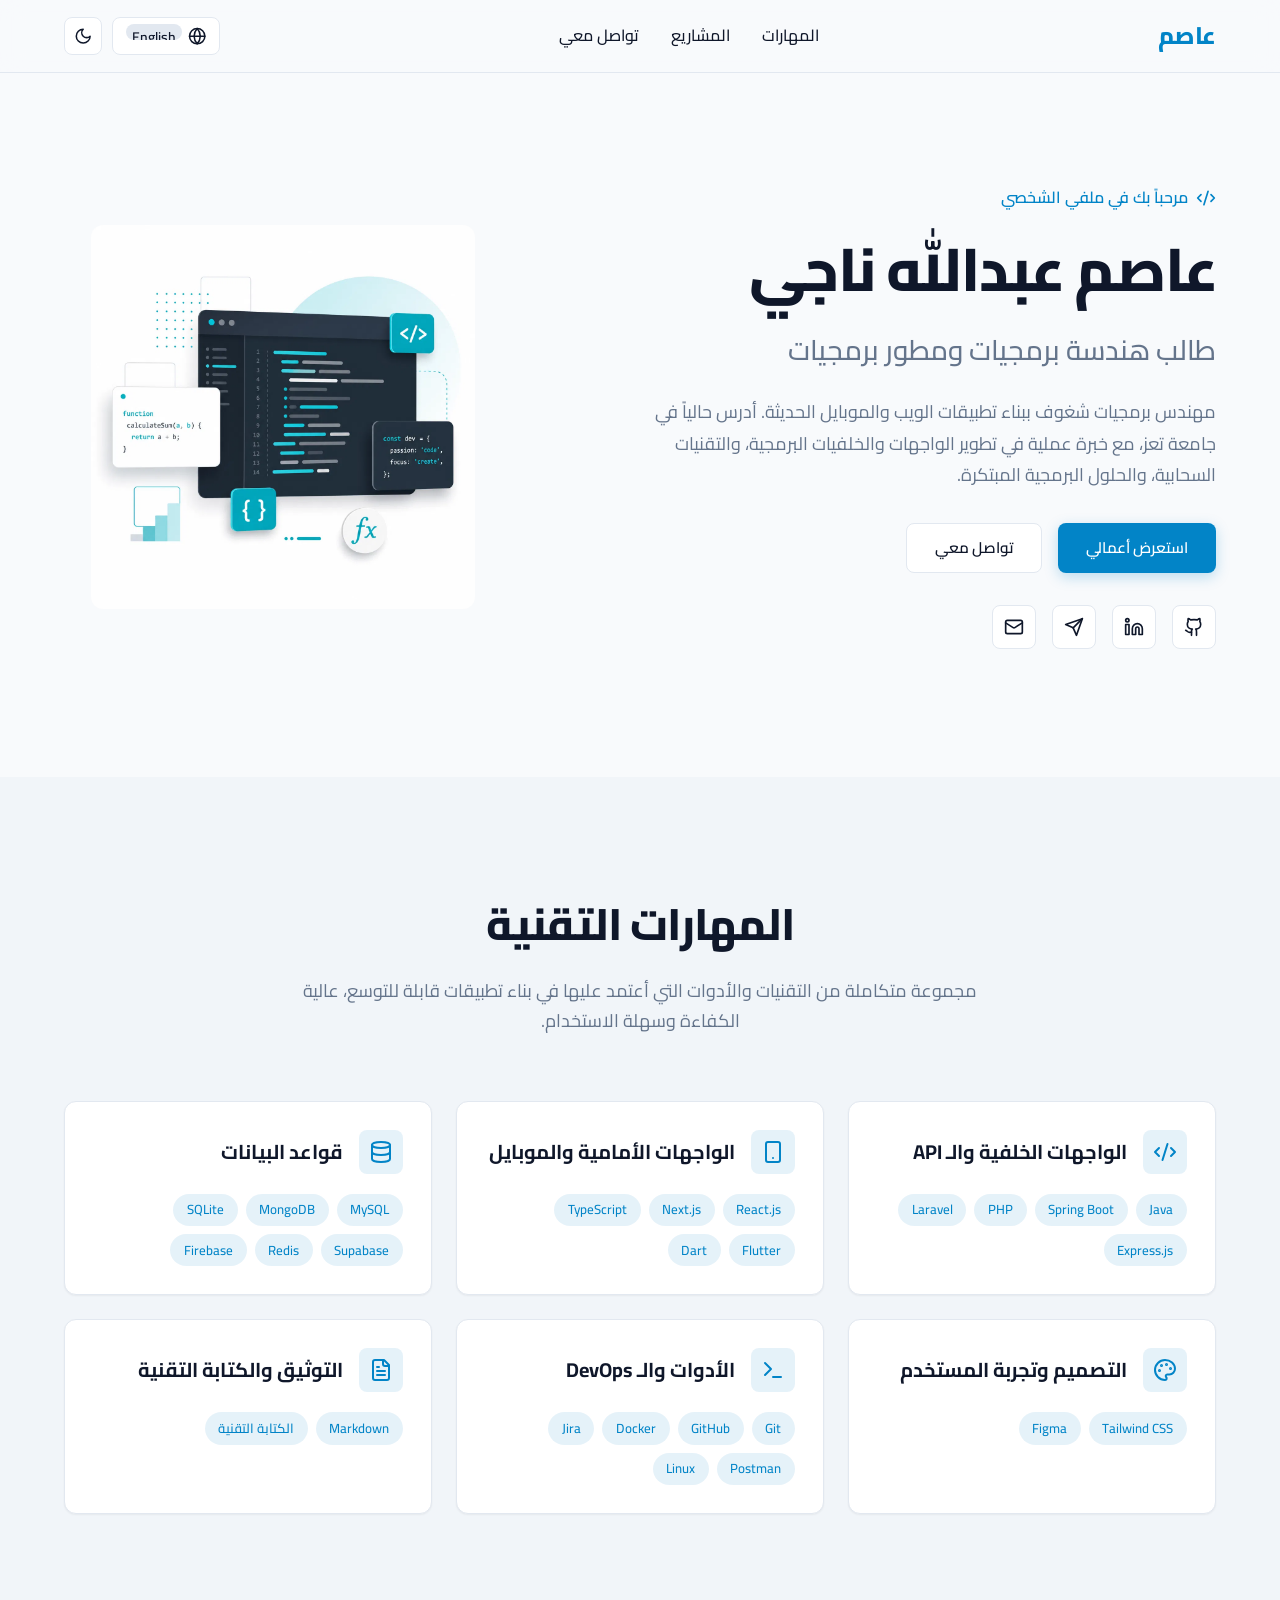
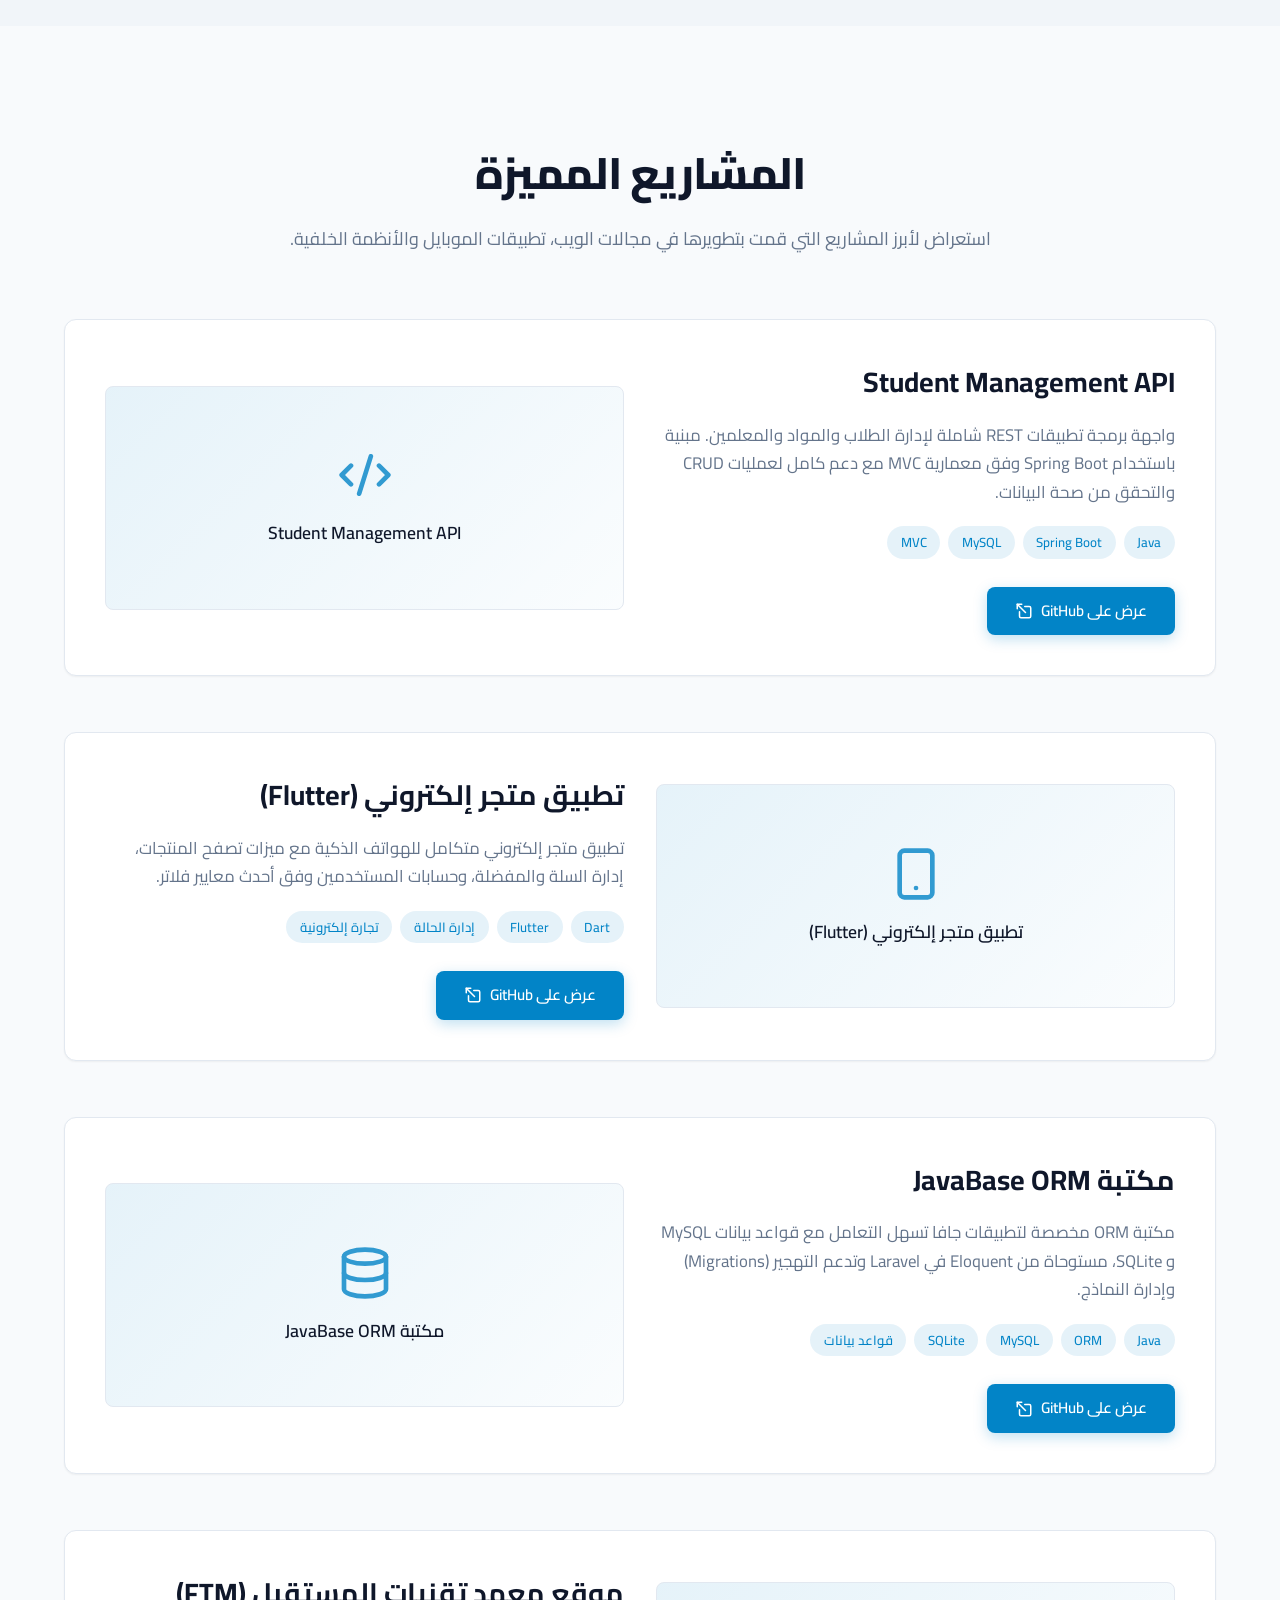
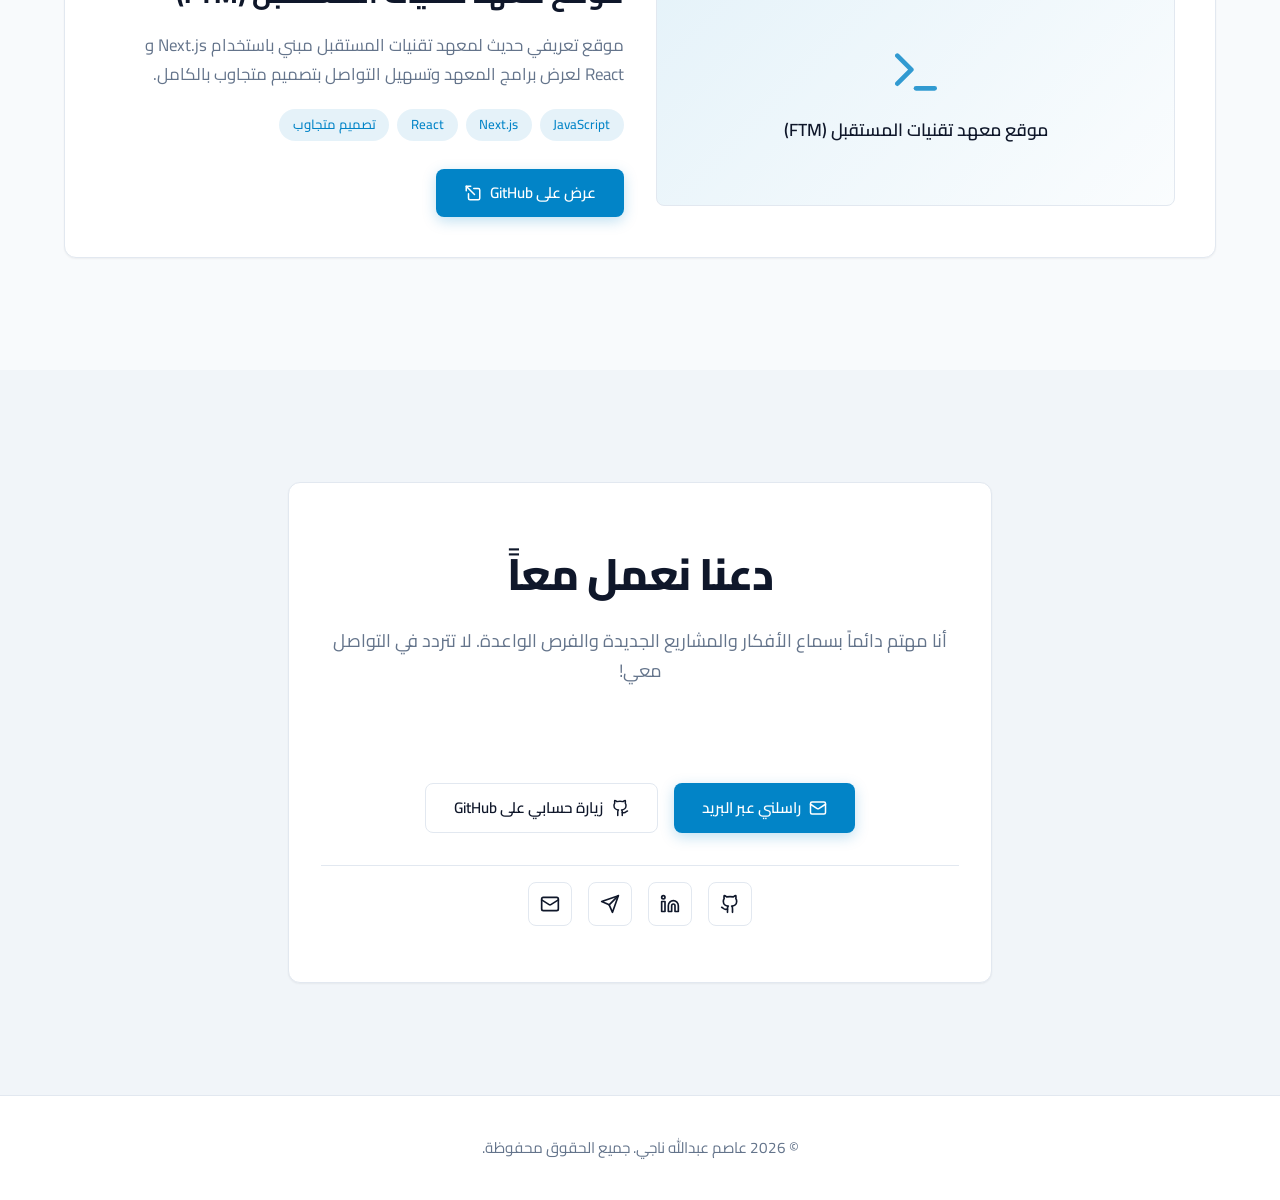
==== index.html @ b3fd9157 "make site as template with language and theme switching" ====
<!DOCTYPE html>
<html lang="ar" dir="rtl">
<head>
  <meta charset="UTF-8">
  <meta name="viewport" content="width=device-width, initial-scale=1.0">
  <meta name="description" content="Portfolio Template">
  <title>Portfolio</title>
  
  <!-- Google Fonts: Inter & Cairo -->
  <link rel="preconnect" href="https://fonts.googleapis.com">
  <link rel="preconnect" href="https://fonts.gstatic.com" crossorigin>
  <link href="https://fonts.googleapis.com/css2?family=Cairo:wght@400;500;600;700;800&family=Inter:wght@400;500;600;700;800&display=swap" rel="stylesheet">
  
  <!-- External CSS -->
  <link rel="stylesheet" href="css/style.css?v=4">
</head>
<body>

  <!-- Navigation Bar -->
  <header class="navbar">
    <div class="container nav-container">
      <a href="#hero" class="nav-brand skeleton skeleton-text" id="nav-brand"></a>

      <nav id="nav-links" class="nav-links">
        <a href="#skills" class="nav-link skeleton skeleton-text" id="nav-skills"></a>
        <a href="#projects" class="nav-link skeleton skeleton-text" id="nav-projects"></a>
        <a href="#contact" class="nav-link skeleton skeleton-text" id="nav-contact"></a>
      </nav>

      <div class="nav-controls">
        <!-- Language Switcher Button -->
        <button id="lang-btn" class="control-btn lang-btn" onclick="window.switchLanguage()" aria-label="Switch Language" title="Switch Language">
          <svg xmlns="http://www.w3.org/2000/svg" viewBox="0 0 24 24" fill="none" stroke="currentColor" stroke-width="2" stroke-linecap="round" stroke-linejoin="round">
            <circle cx="12" cy="12" r="10"></circle>
            <line x1="2" y1="12" x2="22" y2="12"></line>
            <path d="M12 2a15.3 15.3 0 0 1 4 10 15.3 15.3 0 0 1-4 10 15.3 15.3 0 0 1-4-10 15.3 15.3 0 0 1 4-10z"></path>
          </svg>
          <span id="lang-btn-text" class="skeleton skeleton-text"></span>
        </button>

        <!-- Theme Toggle Button -->
        <button id="theme-toggle-btn" class="control-btn theme-toggle-btn" onclick="window.toggleTheme()" aria-label="Switch Theme" title="Switch Theme">
          <svg class="theme-icon-sun" xmlns="http://www.w3.org/2000/svg" viewBox="0 0 24 24" fill="none" stroke="currentColor" stroke-width="2" stroke-linecap="round" stroke-linejoin="round">
            <circle cx="12" cy="12" r="4"></circle>
            <path d="M12 2v2"></path>
            <path d="M12 20v2"></path>
            <path d="m4.93 4.93 1.41 1.41"></path>
            <path d="m17.66 17.66 1.41 1.41"></path>
            <path d="M2 12h2"></path>
            <path d="M20 12h2"></path>
            <path d="m6.34 17.66-1.41 1.41"></path>
            <path d="m19.07 4.93-1.41 1.41"></path>
          </svg>
          <svg class="theme-icon-moon" xmlns="http://www.w3.org/2000/svg" viewBox="0 0 24 24" fill="none" stroke="currentColor" stroke-width="2" stroke-linecap="round" stroke-linejoin="round">
            <path d="M12 3a6 6 0 0 0 9 9 9 9 0 1 1-9-9Z"></path>
          </svg>
        </button>

        <!-- Mobile Menu Toggle Button -->
        <button id="mobile-menu-btn" class="mobile-menu-btn" aria-label="Toggle navigation menu" aria-expanded="false">
          <svg xmlns="http://www.w3.org/2000/svg" viewBox="0 0 24 24" fill="none" stroke="currentColor" stroke-width="2" stroke-linecap="round" stroke-linejoin="round">
            <line x1="4" x2="20" y1="12" y2="12"></line>
            <line x1="4" x2="20" y1="6" y2="6"></line>
            <line x1="4" x2="20" y1="18" y2="18"></line>
          </svg>
        </button>
      </div>
    </div>
  </header>

  <main>
    <!-- Hero Section -->
    <section id="hero" class="hero-section">
      <div class="container">
        <div class="hero-grid">
          <div class="hero-content">
            <div class="hero-badge">
              <svg xmlns="http://www.w3.org/2000/svg" viewBox="0 0 24 24" fill="none" stroke="currentColor" stroke-width="2" stroke-linecap="round" stroke-linejoin="round">
                <path d="m18 16 4-4-4-4"></path>
                <path d="m6 8-4 4 4 4"></path>
                <path d="m14.5 4-5 16"></path>
              </svg>
              <span id="hero-badge-text" class="skeleton skeleton-text"></span>
            </div>
            
            <h1 class="hero-title skeleton skeleton-title" id="hero-title"></h1>
            <p class="hero-subtitle skeleton skeleton-subtitle" id="hero-subtitle"></p>
            
            <p class="hero-desc skeleton skeleton-desc" id="hero-desc"></p>
            
            <div class="hero-actions">
              <a href="#projects" class="btn btn-primary skeleton skeleton-btn" id="hero-view-work"></a>
              <a href="#contact" class="btn btn-outline skeleton skeleton-btn" id="hero-get-in-touch"></a>
            </div>

            <div class="hero-socials">
              <a href="https://github.com/Asemnajee" target="_blank" rel="noopener noreferrer" class="social-btn" aria-label="GitHub Profile">
                <svg xmlns="http://www.w3.org/2000/svg" viewBox="0 0 24 24" fill="none" stroke="currentColor" stroke-width="2" stroke-linecap="round" stroke-linejoin="round">
                  <path d="M15 22v-4a4.8 4.8 0 0 0-1-3.5c3 0 6-2 6-5.5.08-1.25-.27-2.48-1-3.5.28-1.15.28-2.35 0-3.5 0 0-1 0-3 1.5-2.64-.5-5.36-.5-8 0C6 2 5 2 5 2c-.3 1.15-.3 2.35 0 3.5A5.403 5.403 0 0 0 4 9c0 3.5 3 5.5 6 5.5-.39.49-.68 1.05-.85 1.65-.17.6-.22 1.23-.15 1.85v4"></path>
                  <path d="M9 18c-4.51 2-5-2-7-2"></path>
                </svg>
              </a>
              <a href="https://www.linkedin.com/in/asemnajee" target="_blank" rel="noopener noreferrer" class="social-btn" aria-label="LinkedIn Profile">
                <svg xmlns="http://www.w3.org/2000/svg" viewBox="0 0 24 24" fill="none" stroke="currentColor" stroke-width="2" stroke-linecap="round" stroke-linejoin="round">
                  <path d="M16 8a6 6 0 0 1 6 6v7h-4v-7a2 2 0 0 0-2-2 2 2 0 0 0-2 2v7h-4v-7a6 6 0 0 1 6-6z"></path>
                  <rect width="4" height="12" x="2" y="9"></rect>
                  <circle cx="4" cy="4" r="2"></circle>
                </svg>
              </a>
              <a href="https://t.me/AsemNajee" target="_blank" rel="noopener noreferrer" class="social-btn" aria-label="Telegram Channel">
                <svg xmlns="http://www.w3.org/2000/svg" viewBox="0 0 24 24" fill="none" stroke="currentColor" stroke-width="2" stroke-linecap="round" stroke-linejoin="round">
                  <line x1="22" y1="2" x2="11" y2="13"></line>
                  <polygon points="22 2 15 22 11 13 2 9 22 2"></polygon>
                </svg>
              </a>
              <a href="mailto:asem.a.najee@gmail.com" class="social-btn" aria-label="Send Email">
                <svg xmlns="http://www.w3.org/2000/svg" viewBox="0 0 24 24" fill="none" stroke="currentColor" stroke-width="2" stroke-linecap="round" stroke-linejoin="round">
                  <rect width="20" height="16" x="2" y="4" rx="2"></rect>
                  <path d="m22 7-8.97 5.7a1.94 1.94 0 0 1-2.06 0L2 7"></path>
                </svg>
              </a>
            </div>
          </div>

          <div class="hero-illustration">
            <div class="hero-img-wrapper">
              <img id="hero-img" src="" alt="Avatar" class="hero-img skeleton">
            </div>
          </div>
        </div>
      </div>
    </section>

    <!-- Technical Skills Section -->
    <section id="skills" class="section section-alt">
      <div class="container">
        <div class="section-header">
          <h2 class="section-title skeleton skeleton-title" id="skills-title"></h2>
          <p class="section-desc skeleton skeleton-desc" id="skills-desc"></p>
        </div>

        <div class="skills-grid" id="skills-grid">
          <div class="skeleton-card skeleton"></div>
          <div class="skeleton-card skeleton"></div>
          <div class="skeleton-card skeleton"></div>
        </div>
      </div>
    </section>

    <!-- Featured Projects Section -->
    <section id="projects" class="section">
      <div class="container">
        <div class="section-header">
          <h2 class="section-title skeleton skeleton-title" id="projects-title"></h2>
          <p class="section-desc skeleton skeleton-desc" id="projects-desc"></p>
        </div>

        <div class="projects-wrapper" id="projects-wrapper">
          <div class="skeleton-card skeleton"></div>
          <div class="skeleton-card skeleton"></div>
        </div>
      </div>
    </section>

    <!-- Contact Section -->
    <section id="contact" class="section section-alt">
      <div class="container">
        <div class="contact-card">
          <div class="section-header">
            <h2 class="section-title skeleton skeleton-title" id="contact-title"></h2>
            <p class="section-desc skeleton skeleton-desc" id="contact-desc"></p>
          </div>

          <div class="contact-actions">
            <a class="btn btn-primary skeleton skeleton-btn" id="contact-email-btn"></a>
            <a class="btn btn-outline skeleton skeleton-btn" id="contact-github-btn"></a>
          </div>

          <div class="contact-socials">
            <a href="https://github.com/Asemnajee" target="_blank" rel="noopener noreferrer" class="social-btn" aria-label="GitHub Profile">
              <svg xmlns="http://www.w3.org/2000/svg" viewBox="0 0 24 24" fill="none" stroke="currentColor" stroke-width="2" stroke-linecap="round" stroke-linejoin="round">
                <path d="M15 22v-4a4.8 4.8 0 0 0-1-3.5c3 0 6-2 6-5.5.08-1.25-.27-2.48-1-3.5.28-1.15.28-2.35 0-3.5 0 0-1 0-3 1.5-2.64-.5-5.36-.5-8 0C6 2 5 2 5 2c-.3 1.15-.3 2.35 0 3.5A5.403 5.403 0 0 0 4 9c0 3.5 3 5.5 6 5.5-.39.49-.68 1.05-.85 1.65-.17.6-.22 1.23-.15 1.85v4"></path>
                <path d="M9 18c-4.51 2-5-2-7-2"></path>
              </svg>
            </a>
            <a href="https://www.linkedin.com/in/asemnajee" target="_blank" rel="noopener noreferrer" class="social-btn" aria-label="LinkedIn Profile">
              <svg xmlns="http://www.w3.org/2000/svg" viewBox="0 0 24 24" fill="none" stroke="currentColor" stroke-width="2" stroke-linecap="round" stroke-linejoin="round">
                <path d="M16 8a6 6 0 0 1 6 6v7h-4v-7a2 2 0 0 0-2-2 2 2 0 0 0-2 2v7h-4v-7a6 6 0 0 1 6-6z"></path>
                <rect width="4" height="12" x="2" y="9"></rect>
                <circle cx="4" cy="4" r="2"></circle>
              </svg>
            </a>
            <a href="https://t.me/AsemNajee" target="_blank" rel="noopener noreferrer" class="social-btn" aria-label="Telegram Channel">
              <svg xmlns="http://www.w3.org/2000/svg" viewBox="0 0 24 24" fill="none" stroke="currentColor" stroke-width="2" stroke-linecap="round" stroke-linejoin="round">
                <line x1="22" y1="2" x2="11" y2="13"></line>
                <polygon points="22 2 15 22 11 13 2 9 22 2"></polygon>
              </svg>
            </a>
            <a href="mailto:asem.a.najee@gmail.com" class="social-btn" aria-label="Email Address">
              <svg xmlns="http://www.w3.org/2000/svg" viewBox="0 0 24 24" fill="none" stroke="currentColor" stroke-width="2" stroke-linecap="round" stroke-linejoin="round">
                <rect width="20" height="16" x="2" y="4" rx="2"></rect>
                <path d="m22 7-8.97 5.7a1.94 1.94 0 0 1-2.06 0L2 7"></path>
              </svg>
            </a>
          </div>
        </div>
      </div>
    </section>
  </main>

  <!-- Footer -->
  <footer class="footer">
    <div class="container">
      <p class="footer-text">
        &copy; <span id="current-year"></span> <span id="footer-author" class="skeleton skeleton-text"></span>. <span id="footer-copyright" class="skeleton skeleton-text"></span>
      </p>
    </div>
  </footer>

  <!-- Scripts: Data Fallback + Template Engine -->
  <script src="js/i18n-data.js?v=4"></script>
  <script src="js/main.js?v=4" defer></script>
</body>
</html>
---- css/style.css ----
/* ==========================================================================
   Asem Abdullah Najee - Portfolio Stylesheet
   Modern, Clean, Responsive CSS Architecture
   Supports: Bilingual (EN/AR with RTL), Dark/Light Themes, Dynamic Template
   ========================================================================== */

@import url('https://fonts.googleapis.com/css2?family=Cairo:wght@400;500;600;700;800&family=Inter:wght@400;500;600;700;800&display=swap');

/* --------------------------------------------------------------------------
   1. Design System & CSS Variables
   -------------------------------------------------------------------------- */
:root {
  /* Light Theme (Default) */
  --primary: #0284c7;
  --primary-hover: #0369a1;
  --primary-light: rgba(2, 132, 199, 0.1);
  --primary-glow: rgba(2, 132, 199, 0.25);
  --primary-foreground: #ffffff;

  --background: #f8fafc;
  --foreground: #0f172a;
  --card: #ffffff;
  --card-foreground: #0f172a;
  --card-border: #e2e8f0;

  --secondary: #f1f5f9;
  --secondary-foreground: #334155;

  --muted: #f8fafc;
  --muted-foreground: #64748b;

  --border: #e2e8f0;
  --radius: 0.75rem;
  --radius-sm: 0.5rem;
  --radius-full: 9999px;

  /* Shadows */
  --shadow-sm: 0 1px 2px 0 rgb(0 0 0 / 0.05);
  --shadow-md: 0 4px 6px -1px rgb(0 0 0 / 0.08), 0 2px 4px -2px rgb(0 0 0 / 0.05);
  --shadow-lg: 0 10px 15px -3px rgb(0 0 0 / 0.08), 0 4px 6px -4px rgb(0 0 0 / 0.04);
  --shadow-hover: 0 20px 25px -5px rgb(2 132 199 / 0.12), 0 8px 10px -6px rgb(2 132 199 / 0.08);

  /* Typography */
  --font-sans: 'Inter', system-ui, -apple-system, BlinkMacSystemFont, 'Segoe UI', Roboto, sans-serif;
  --font-arabic: 'Cairo', 'Segoe UI', Tahoma, sans-serif;
  --transition: all 0.25s cubic-bezier(0.4, 0, 0.2, 1);
}

/* Dark Theme - Activated via .dark class on <html> */
html.dark {
  --background: #0b0f19;
  --foreground: #f1f5f9;
  --card: #111827;
  --card-foreground: #f1f5f9;
  --card-border: #1f2937;

  --secondary: #172033;
  --secondary-foreground: #94a3b8;

  --muted: #111827;
  --muted-foreground: #94a3b8;

  --border: #1f2937;
  --primary-light: rgba(2, 132, 199, 0.2);
  --shadow-sm: 0 1px 2px 0 rgb(0 0 0 / 0.3);
  --shadow-md: 0 4px 6px -1px rgb(0 0 0 / 0.4);
  --shadow-lg: 0 10px 15px -3px rgb(0 0 0 / 0.5);
}

/* RTL Typography & Direction */
html[dir="rtl"] {
  font-family: var(--font-arabic);
}

html[dir="rtl"] body {
  font-family: var(--font-arabic);
}

/* --------------------------------------------------------------------------
   2. Base & Reset
   -------------------------------------------------------------------------- */
*, *::before, *::after {
  box-sizing: border-box;
  margin: 0;
  padding: 0;
}

html {
  scroll-behavior: smooth;
  scroll-padding-top: 5rem;
  font-size: 16px;
}

body {
  font-family: var(--font-sans);
  background-color: var(--background);
  color: var(--foreground);
  line-height: 1.6;
  -webkit-font-smoothing: antialiased;
  -moz-osx-font-smoothing: grayscale;
  min-height: 100vh;
  display: flex;
  flex-direction: column;
  transition: background-color 0.3s ease, color 0.3s ease;
}

a {
  color: inherit;
  text-decoration: none;
  transition: var(--transition);
}

img {
  max-width: 100%;
  height: auto;
  display: block;
}

ul {
  list-style: none;
}

button {
  font-family: inherit;
  cursor: pointer;
  border: none;
  background: none;
}

/* --------------------------------------------------------------------------
   3. Layout Components
   -------------------------------------------------------------------------- */
.container {
  width: 100%;
  max-width: 1200px;
  margin-left: auto;
  margin-right: auto;
  padding-left: 1.5rem;
  padding-right: 1.5rem;
}

.section {
  padding: 5rem 0;
}

@media (min-width: 768px) {
  .section {
    padding: 7rem 0;
  }
}

.section-alt {
  background-color: var(--secondary);
  transition: background-color 0.3s ease;
}

.section-header {
  text-align: center;
  max-width: 44rem;
  margin: 0 auto 4rem auto;
}

.section-title {
  font-size: clamp(2rem, 4vw, 2.75rem);
  font-weight: 800;
  letter-spacing: -0.025em;
  color: var(--foreground);
  margin-bottom: 1rem;
}

.section-desc {
  font-size: 1.125rem;
  color: var(--muted-foreground);
  line-height: 1.7;
}

/* --------------------------------------------------------------------------
   4. Navigation Bar & Controls
   -------------------------------------------------------------------------- */
.navbar {
  position: sticky;
  top: 0;
  z-index: 50;
  background-color: rgba(248, 250, 252, 0.85);
  backdrop-filter: blur(12px);
  -webkit-backdrop-filter: blur(12px);
  border-bottom: 1px solid var(--border);
  transition: background-color 0.3s ease, border-color 0.3s ease;
}

html.dark .navbar {
  background-color: rgba(11, 15, 25, 0.85);
}

.nav-container {
  display: flex;
  align-items: center;
  justify-content: space-between;
  height: 4.5rem;
  gap: 1rem;
}

.nav-brand {
  font-size: 1.5rem;
  font-weight: 800;
  color: var(--primary);
  display: flex;
  align-items: center;
  gap: 0.5rem;
  letter-spacing: -0.02em;
  white-space: nowrap;
}

.nav-brand:hover {
  opacity: 0.9;
}

.nav-links {
  display: flex;
  align-items: center;
  gap: 2rem;
}

.nav-link {
  font-weight: 500;
  color: var(--foreground);
  position: relative;
  padding: 0.5rem 0;
  white-space: nowrap;
}

.nav-link:hover,
.nav-link.active {
  color: var(--primary);
}

.nav-link::after {
  content: '';
  position: absolute;
  bottom: 0;
  left: 0;
  width: 0;
  height: 2px;
  background-color: var(--primary);
  transition: var(--transition);
  border-radius: 2px;
}

html[dir="rtl"] .nav-link::after {
  left: auto;
  right: 0;
}

.nav-link:hover::after,
.nav-link.active::after {
  width: 100%;
}

/* Nav Controls (Language Switcher & Theme Toggle) */
.nav-controls {
  display: flex;
  align-items: center;
  gap: 0.6rem;
}

.control-btn {
  display: inline-flex;
  align-items: center;
  justify-content: center;
  gap: 0.4rem;
  padding: 0.45rem 0.8rem;
  font-size: 0.875rem;
  font-weight: 600;
  border-radius: var(--radius-sm);
  background-color: var(--card);
  border: 1px solid var(--border);
  color: var(--foreground);
  transition: var(--transition);
  height: 2.4rem;
  white-space: nowrap;
}

.control-btn:hover {
  border-color: var(--primary);
  color: var(--primary);
  background-color: var(--primary-light);
  transform: translateY(-1px);
}

.control-btn svg {
  width: 1.15rem;
  height: 1.15rem;
  flex-shrink: 0;
}

/* Theme Toggle Button Specifics */
.theme-toggle-btn {
  width: 2.4rem;
  padding: 0;
}

html.dark .theme-icon-sun {
  display: block;
}

html.dark .theme-icon-moon {
  display: none;
}

html:not(.dark) .theme-icon-sun {
  display: none;
}

html:not(.dark) .theme-icon-moon {
  display: block;
}

/* Mobile Menu Button */
.mobile-menu-btn {
  display: none;
  padding: 0.4rem;
  color: var(--foreground);
  border-radius: var(--radius-sm);
  height: 2.4rem;
  width: 2.4rem;
  align-items: center;
  justify-content: center;
}

.mobile-menu-btn:hover {
  background-color: var(--secondary);
}

.mobile-menu-btn svg {
  width: 1.4rem;
  height: 1.4rem;
}

@media (max-width: 768px) {
  .mobile-menu-btn {
    display: flex;
  }

  .nav-links {
    display: none;
    position: absolute;
    top: 100%;
    left: 0;
    width: 100%;
    background-color: var(--card);
    flex-direction: column;
    padding: 1.5rem;
    gap: 1.25rem;
    border-bottom: 1px solid var(--border);
    box-shadow: var(--shadow-lg);
  }

  .nav-links.active {
    display: flex;
  }

  .nav-link {
    width: 100%;
    padding: 0.5rem 0;
  }
}

/* --------------------------------------------------------------------------
   5. Hero Section
   -------------------------------------------------------------------------- */
.hero-section {
  position: relative;
  padding: 5rem 0 6rem 0;
  overflow: hidden;
}

@media (min-width: 768px) {
  .hero-section {
    padding: 7rem 0 8rem 0;
  }
}

.hero-grid {
  display: grid;
  grid-template-columns: 1fr;
  gap: 3.5rem;
  align-items: center;
}

@media (min-width: 768px) {
  .hero-grid {
    grid-template-columns: 1.2fr 0.8fr;
  }
}

.hero-content {
  display: flex;
  flex-direction: column;
  gap: 1.5rem;
}

.hero-badge {
  display: inline-flex;
  align-items: center;
  gap: 0.5rem;
  color: var(--primary);
  font-weight: 600;
  font-size: 1rem;
}

.hero-badge svg {
  width: 1.25rem;
  height: 1.25rem;
}

.hero-title {
  font-size: clamp(2.5rem, 6vw, 3.75rem);
  font-weight: 800;
  line-height: 1.15;
  letter-spacing: -0.03em;
  color: var(--foreground);
}

.hero-subtitle {
  font-size: clamp(1.25rem, 3vw, 1.75rem);
  color: var(--muted-foreground);
  font-weight: 500;
}

.hero-desc {
  font-size: 1.125rem;
  color: var(--muted-foreground);
  line-height: 1.75;
  max-width: 36rem;
}

.hero-actions {
  display: flex;
  flex-wrap: wrap;
  gap: 1rem;
  padding-top: 0.5rem;
}

.hero-socials {
  display: flex;
  align-items: center;
  gap: 1rem;
  padding-top: 0.5rem;
}

.hero-illustration {
  display: flex;
  justify-content: center;
  align-items: center;
}

.hero-img-wrapper {
  position: relative;
  max-width: 24rem;
  width: 100%;
}

.hero-img {
  width: 100%;
  height: auto;
  border-radius: var(--radius);
  transition: var(--transition);
}

.hero-img:hover {
  transform: translateY(-4px);
}

/* --------------------------------------------------------------------------
   6. Buttons & Badges
   -------------------------------------------------------------------------- */
.btn {
  display: inline-flex;
  align-items: center;
  justify-content: center;
  gap: 0.5rem;
  padding: 0.75rem 1.75rem;
  font-size: 0.95rem;
  font-weight: 600;
  border-radius: var(--radius-sm);
  transition: var(--transition);
  cursor: pointer;
  white-space: nowrap;
}

.btn-primary {
  background-color: var(--primary);
  color: var(--primary-foreground);
  box-shadow: 0 4px 14px 0 var(--primary-glow);
}

.btn-primary:hover {
  background-color: var(--primary-hover);
  transform: translateY(-2px);
  box-shadow: 0 6px 20px 0 var(--primary-glow);
}

.btn-outline {
  border: 1px solid var(--border);
  background-color: var(--card);
  color: var(--foreground);
}

.btn-outline:hover {
  background-color: var(--secondary);
  border-color: var(--muted-foreground);
  transform: translateY(-2px);
}

.btn svg {
  width: 1.125rem;
  height: 1.125rem;
}

html[dir="rtl"] .btn svg {
  transform: scaleX(-1);
}

.social-btn {
  display: inline-flex;
  align-items: center;
  justify-content: center;
  width: 2.75rem;
  height: 2.75rem;
  border-radius: var(--radius-sm);
  background-color: var(--card);
  border: 1px solid var(--border);
  color: var(--foreground);
  transition: var(--transition);
}

.social-btn:hover {
  color: var(--primary);
  border-color: var(--primary);
  background-color: var(--primary-light);
  transform: translateY(-3px);
  box-shadow: var(--shadow-sm);
}

.social-btn svg {
  width: 1.25rem;
  height: 1.25rem;
}

.tag {
  display: inline-flex;
  align-items: center;
  padding: 0.35rem 0.85rem;
  font-size: 0.825rem;
  font-weight: 500;
  border-radius: var(--radius-full);
  background-color: var(--primary-light);
  color: var(--primary);
  transition: var(--transition);
}

.tag:hover {
  background-color: var(--primary);
  color: var(--primary-foreground);
}

/* --------------------------------------------------------------------------
   7. Skills Section
   -------------------------------------------------------------------------- */
.skills-grid {
  display: grid;
  grid-template-columns: repeat(auto-fit, minmax(320px, 1fr));
  gap: 1.5rem;
}

.skill-card {
  background-color: var(--card);
  border: 1px solid var(--card-border);
  border-radius: var(--radius);
  padding: 1.75rem;
  box-shadow: var(--shadow-sm);
  transition: var(--transition);
  display: flex;
  flex-direction: column;
  gap: 1.25rem;
}

.skill-card:hover {
  border-color: var(--primary);
  transform: translateY(-4px);
  box-shadow: var(--shadow-hover);
}

.skill-card-header {
  display: flex;
  align-items: center;
  gap: 1rem;
}

.skill-icon-wrapper {
  display: flex;
  align-items: center;
  justify-content: center;
  width: 2.75rem;
  height: 2.75rem;
  border-radius: var(--radius-sm);
  background-color: var(--primary-light);
  color: var(--primary);
  flex-shrink: 0;
}

.skill-icon-wrapper svg {
  width: 1.5rem;
  height: 1.5rem;
}

.skill-card-title {
  font-size: 1.25rem;
  font-weight: 700;
  color: var(--foreground);
}

.skill-tags {
  display: flex;
  flex-wrap: wrap;
  gap: 0.5rem;
}

/* --------------------------------------------------------------------------
   8. Projects Section
   -------------------------------------------------------------------------- */
.projects-wrapper {
  display: flex;
  flex-direction: column;
  gap: 3.5rem;
}

.project-item {
  display: grid;
  grid-template-columns: 1fr;
  gap: 2rem;
  align-items: center;
  background-color: var(--card);
  border: 1px solid var(--card-border);
  border-radius: var(--radius);
  padding: 2rem;
  box-shadow: var(--shadow-sm);
  transition: var(--transition);
}

@media (min-width: 768px) {
  .project-item {
    grid-template-columns: 1fr 1fr;
    padding: 2.5rem;
  }

  .project-item:nth-child(even) .project-content {
    order: 2;
  }

  .project-item:nth-child(even) .project-preview {
    order: 1;
  }
}

.project-item:hover {
  border-color: var(--primary);
  box-shadow: var(--shadow-hover);
  transform: translateY(-4px);
}

.project-content {
  display: flex;
  flex-direction: column;
  gap: 1rem;
}

.project-title {
  font-size: 1.75rem;
  font-weight: 700;
  color: var(--foreground);
}

.project-desc {
  font-size: 1.05rem;
  color: var(--muted-foreground);
  line-height: 1.7;
}

.project-tags {
  display: flex;
  flex-wrap: wrap;
  gap: 0.5rem;
  margin-top: 0.25rem;
}

.project-actions {
  margin-top: 0.75rem;
}

.project-preview {
  display: flex;
  flex-direction: column;
  align-items: center;
  justify-content: center;
  min-height: 14rem;
  background: linear-gradient(135deg, var(--primary-light), rgba(2, 132, 199, 0.02));
  border: 1px solid var(--border);
  border-radius: var(--radius-sm);
  padding: 2rem;
  text-align: center;
  overflow: hidden;
  position: relative;
}

.project-preview.has-image {
  padding: 0;
  background: none;
}

.project-img {
  width: 100%;
  height: 100%;
  min-height: 14rem;
  max-height: 18rem;
  object-fit: cover;
  border-radius: var(--radius-sm);
  transition: transform 0.4s ease;
  display: block;
}

.project-item:hover .project-img {
  transform: scale(1.05);
}

.project-preview-icon {
  width: 3.5rem;
  height: 3.5rem;
  color: var(--primary);
  opacity: 0.8;
  margin-bottom: 1rem;
}

.project-preview-icon svg {
  width: 100%;
  height: 100%;
}

.project-preview-title {
  font-size: 1.1rem;
  font-weight: 600;
  color: var(--foreground);
}

/* --------------------------------------------------------------------------
   9. Contact Section
   -------------------------------------------------------------------------- */
.contact-card {
  max-width: 44rem;
  margin: 0 auto;
  text-align: center;
  display: flex;
  flex-direction: column;
  gap: 2rem;
  background-color: var(--card);
  border: 1px solid var(--card-border);
  border-radius: var(--radius);
  padding: 3.5rem 2rem;
  box-shadow: var(--shadow-sm);
}

.contact-actions {
  display: flex;
  flex-wrap: wrap;
  justify-content: center;
  gap: 1rem;
}

.contact-socials {
  display: flex;
  justify-content: center;
  align-items: center;
  gap: 1rem;
  padding-top: 1rem;
  border-top: 1px solid var(--border);
}

/* --------------------------------------------------------------------------
   10. Footer
   -------------------------------------------------------------------------- */
.footer {
  margin-top: auto;
  background-color: var(--card);
  border-top: 1px solid var(--border);
  padding: 2.5rem 0;
  text-align: center;
  transition: background-color 0.3s ease, border-color 0.3s ease;
}

.footer-text {
  color: var(--muted-foreground);
  font-size: 0.95rem;
  line-height: 1.6;
}

.footer-text span {
  display: inline;
}

.footer-text .skeleton {
  display: inline-block;
  vertical-align: middle;
}

/* --------------------------------------------------------------------------
   11. Skeleton Loading Styles
   -------------------------------------------------------------------------- */
.skeleton {
  position: relative;
  overflow: hidden;
  background-color: var(--border);
  border-radius: var(--radius-sm);
  display: inline-block;
  min-height: 1rem;
}

.skeleton::after {
  content: '';
  position: absolute;
  inset: 0;
  transform: translateX(-100%);
  background: linear-gradient(
    90deg,
    rgba(255, 255, 255, 0) 0%,
    rgba(255, 255, 255, 0.35) 50%,
    rgba(255, 255, 255, 0) 100%
  );
  animation: shimmer 1.5s infinite;
}

html.dark .skeleton::after {
  background: linear-gradient(
    90deg,
    rgba(255, 255, 255, 0) 0%,
    rgba(255, 255, 255, 0.08) 50%,
    rgba(255, 255, 255, 0) 100%
  );
}

@keyframes shimmer {
  100% {
    transform: translateX(100%);
  }
}

.skeleton-text {
  height: 1.25rem;
  width: 80%;
  margin-bottom: 0.5rem;
}

.skeleton-title {
  height: 2.75rem;
  width: 65%;
  margin-bottom: 1rem;
}

.skeleton-subtitle {
  height: 1.5rem;
  width: 45%;
  margin-bottom: 1rem;
}

.skeleton-btn {
  height: 2.75rem;
  width: 9rem;
  border-radius: var(--radius-sm);
}

.skeleton-card {
  min-height: 18rem;
  background-color: var(--card);
  border: 1px solid var(--card-border);
  border-radius: var(--radius);
  padding: 1.75rem;
}

/* Scoped Skeleton Layout Rules */
.nav-brand.skeleton {
  width: 5.5rem;
  height: 1.5rem;
  display: inline-block;
}

.nav-link.skeleton {
  width: 4rem;
  height: 1.25rem;
  display: inline-block;
}

#nav-contact.skeleton {
  width: 5.5rem;
}

#lang-btn-text.skeleton {
  width: 3.5rem;
  height: 1rem;
  display: inline-block;
  vertical-align: middle;
}

#hero-badge-text.skeleton {
  width: 12rem;
  height: 1rem;
  display: inline-block;
  vertical-align: middle;
}

#hero-title.skeleton {
  min-height: 3rem;
  width: 70%;
  margin-bottom: 1rem;
}

#hero-subtitle.skeleton {
  min-height: 1.75rem;
  width: 50%;
  margin-bottom: 1rem;
}

#hero-desc.skeleton {
  min-height: 4.5rem;
  width: 100%;
}

#hero-img.skeleton {
  min-height: 18rem;
  min-width: 18rem;
  background-color: var(--border);
}

.section-title.skeleton {
  width: 14rem;
  height: 2.5rem;
  margin: 0 auto 1rem auto;
}

.section-desc.skeleton {
  width: 80%;
  max-width: 35rem;
  height: 2rem;
  margin: 0 auto;
}

#footer-author.skeleton {
  width: 8rem;
  height: 1rem;
  display: inline-block;
  vertical-align: middle;
}

#footer-copyright.skeleton {
  width: 9rem;
  height: 1rem;
  display: inline-block;
  vertical-align: middle;
}
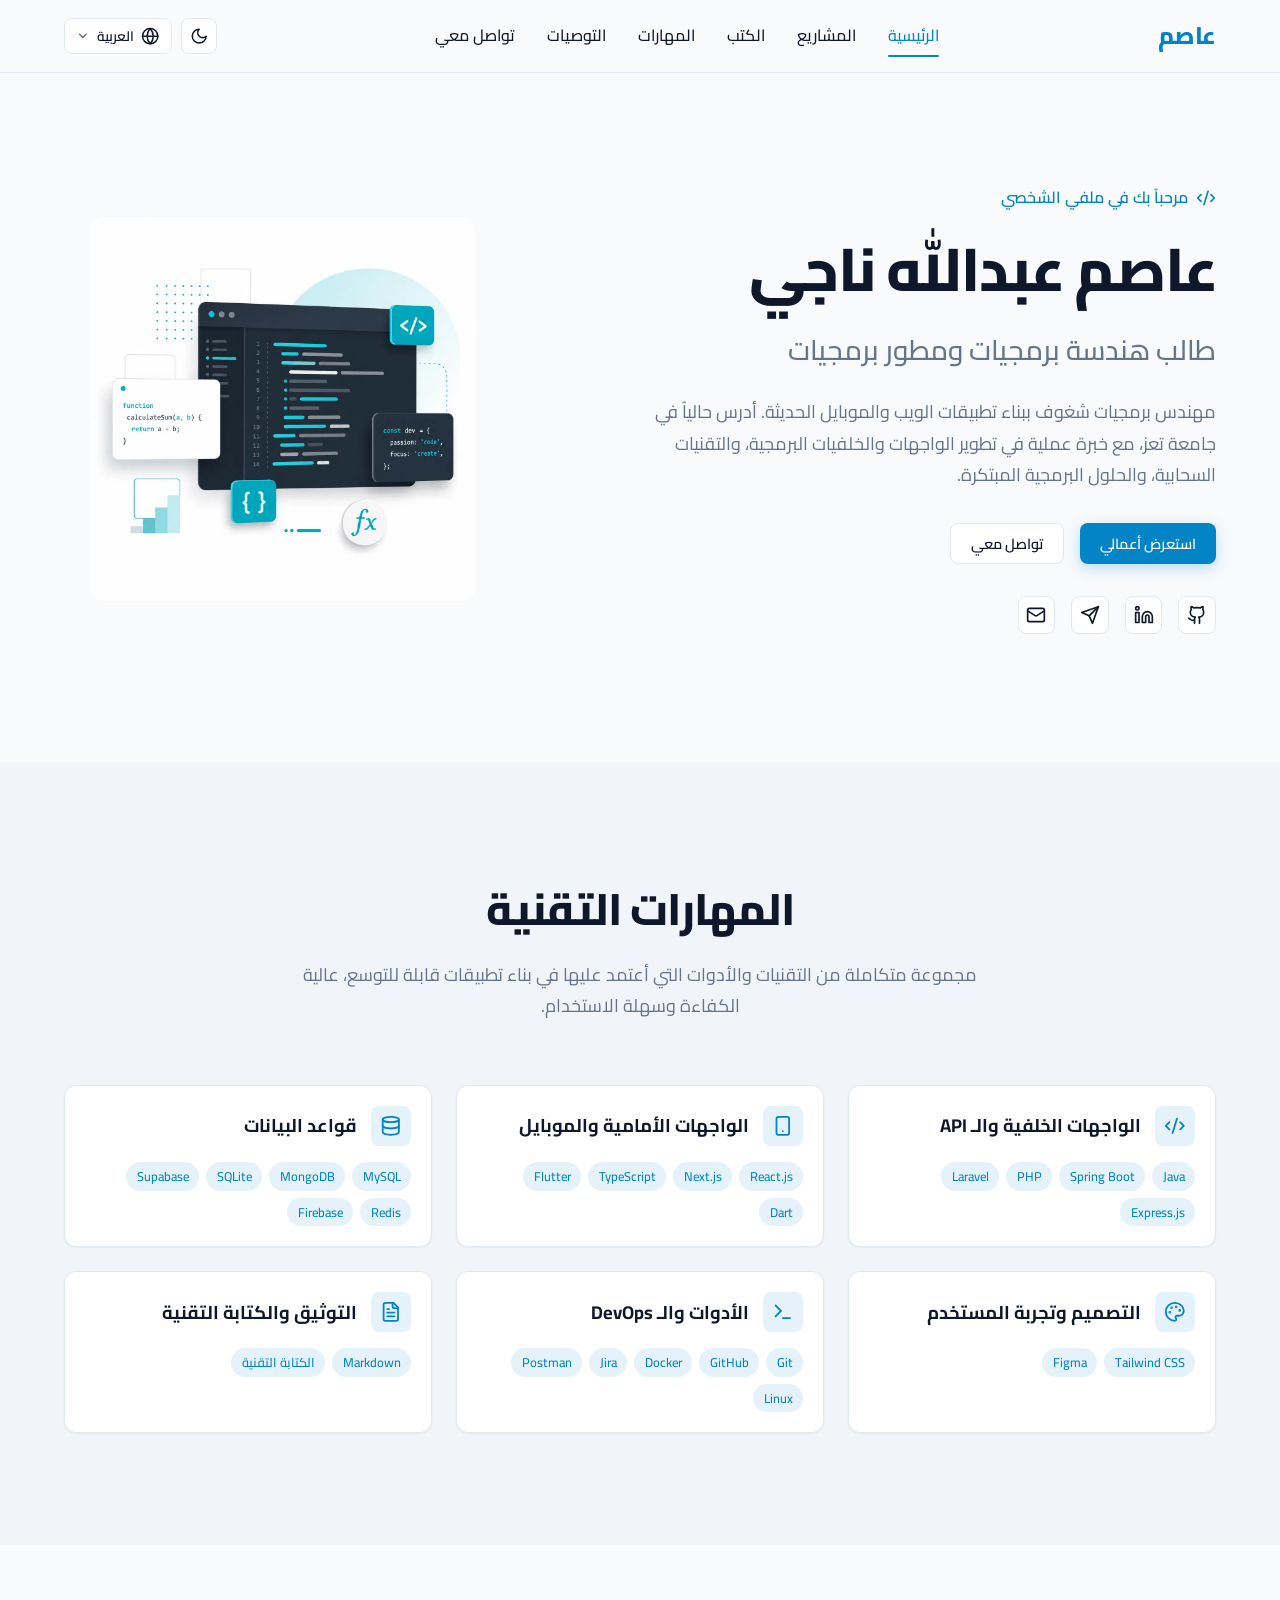
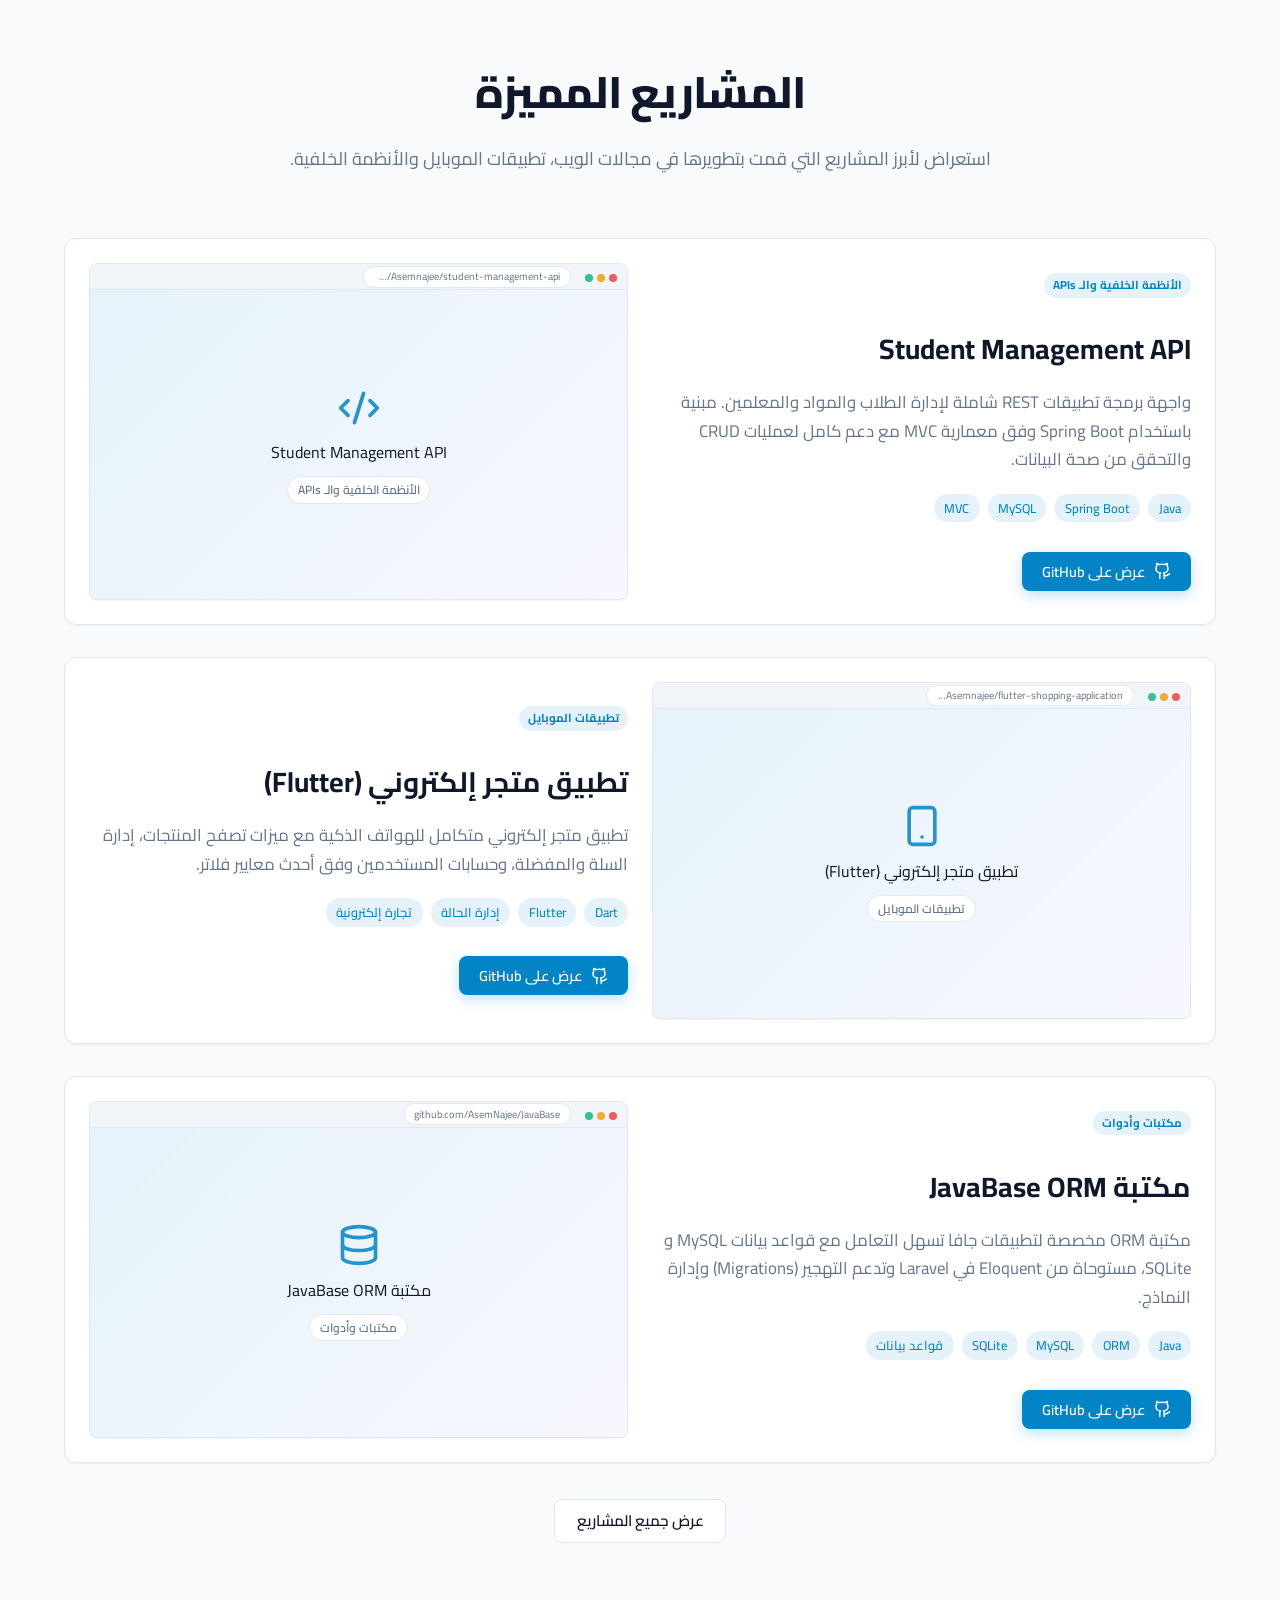
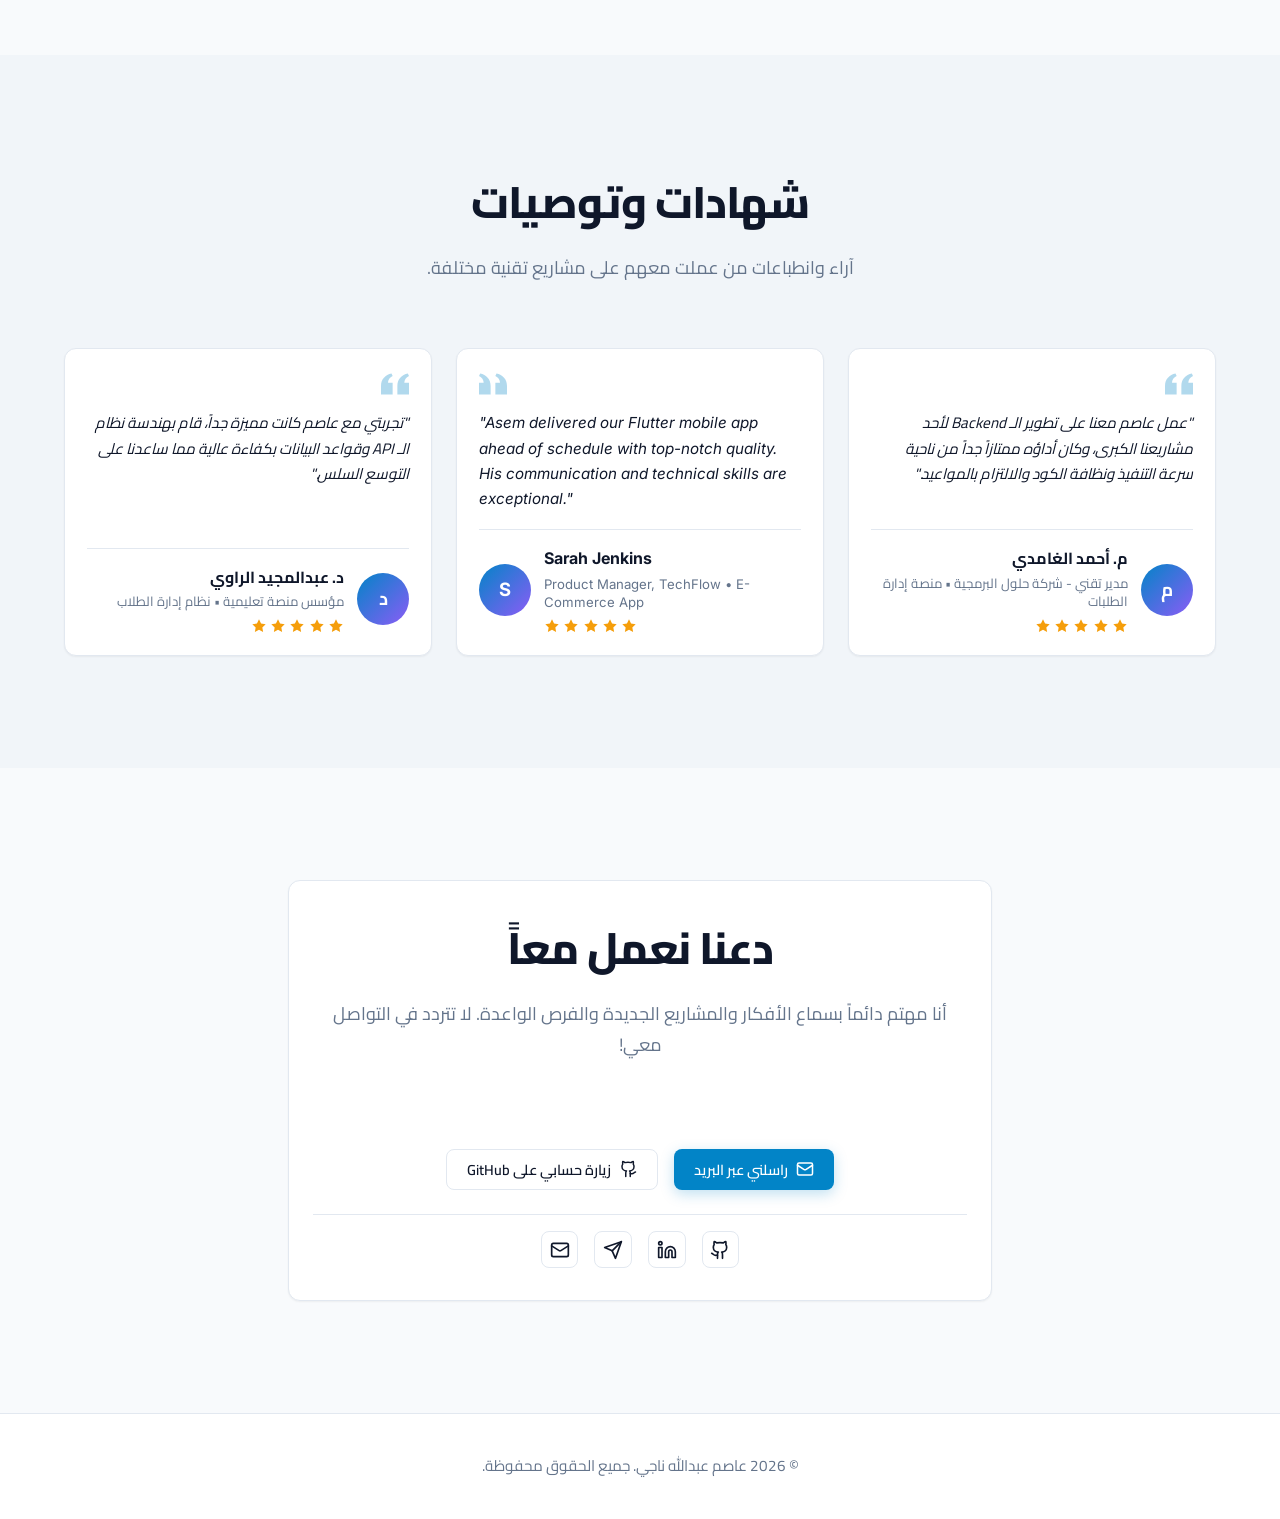
==== commit f20f1a65: "fixing design" ====
--- a/index.html
+++ b/index.html
@@ -12,7 +12,7 @@
   <link href="https://fonts.googleapis.com/css2?family=Cairo:wght@400;500;600;700;800&family=Inter:wght@400;500;600;700;800&display=swap" rel="stylesheet">
   
   <!-- External CSS -->
-  <link rel="stylesheet" href="css/style.css?v=4">
+  <link rel="stylesheet" href="css/style.css?v=7">
 </head>
 <body>
 
@@ -22,22 +22,15 @@
       <a href="#hero" class="nav-brand skeleton skeleton-text" id="nav-brand"></a>
 
       <nav id="nav-links" class="nav-links">
+        <a href="#hero" class="nav-link skeleton skeleton-text" id="nav-home"></a>
+        <a href="#projects" class="nav-link skeleton skeleton-text" id="nav-projects"></a>
+        <a href="books.html" class="nav-link skeleton skeleton-text" id="nav-books"></a>
         <a href="#skills" class="nav-link skeleton skeleton-text" id="nav-skills"></a>
-        <a href="#projects" class="nav-link skeleton skeleton-text" id="nav-projects"></a>
+        <a href="#testimonials" class="nav-link skeleton skeleton-text" id="nav-testimonials"></a>
         <a href="#contact" class="nav-link skeleton skeleton-text" id="nav-contact"></a>
       </nav>
 
       <div class="nav-controls">
-        <!-- Language Switcher Button -->
-        <button id="lang-btn" class="control-btn lang-btn" onclick="window.switchLanguage()" aria-label="Switch Language" title="Switch Language">
-          <svg xmlns="http://www.w3.org/2000/svg" viewBox="0 0 24 24" fill="none" stroke="currentColor" stroke-width="2" stroke-linecap="round" stroke-linejoin="round">
-            <circle cx="12" cy="12" r="10"></circle>
-            <line x1="2" y1="12" x2="22" y2="12"></line>
-            <path d="M12 2a15.3 15.3 0 0 1 4 10 15.3 15.3 0 0 1-4 10 15.3 15.3 0 0 1-4-10 15.3 15.3 0 0 1 4-10z"></path>
-          </svg>
-          <span id="lang-btn-text" class="skeleton skeleton-text"></span>
-        </button>
-
         <!-- Theme Toggle Button -->
         <button id="theme-toggle-btn" class="control-btn theme-toggle-btn" onclick="window.toggleTheme()" aria-label="Switch Theme" title="Switch Theme">
           <svg class="theme-icon-sun" xmlns="http://www.w3.org/2000/svg" viewBox="0 0 24 24" fill="none" stroke="currentColor" stroke-width="2" stroke-linecap="round" stroke-linejoin="round">
@@ -56,6 +49,22 @@
           </svg>
         </button>
 
+        <!-- Language Dropdown -->
+        <div class="lang-dropdown" id="lang-dropdown">
+          <button id="lang-dropdown-btn" class="control-btn lang-dropdown-btn" aria-haspopup="true" aria-expanded="false" aria-label="Select Language" title="Select Language">
+            <svg xmlns="http://www.w3.org/2000/svg" viewBox="0 0 24 24" fill="none" stroke="currentColor" stroke-width="2" stroke-linecap="round" stroke-linejoin="round">
+              <circle cx="12" cy="12" r="10"></circle>
+              <line x1="2" y1="12" x2="22" y2="12"></line>
+              <path d="M12 2a15.3 15.3 0 0 1 4 10 15.3 15.3 0 0 1-4 10 15.3 15.3 0 0 1-4-10 15.3 15.3 0 0 1 4-10z"></path>
+            </svg>
+            <span id="current-lang-text" class="skeleton skeleton-text"></span>
+            <svg class="chevron-icon" xmlns="http://www.w3.org/2000/svg" viewBox="0 0 24 24" fill="none" stroke="currentColor" stroke-width="2" stroke-linecap="round" stroke-linejoin="round">
+              <path d="m6 9 6 6 6-6"></path>
+            </svg>
+          </button>
+          <div class="lang-dropdown-menu" id="lang-dropdown-menu" role="menu"></div>
+        </div>
+
         <!-- Mobile Menu Toggle Button -->
         <button id="mobile-menu-btn" class="mobile-menu-btn" aria-label="Toggle navigation menu" aria-expanded="false">
           <svg xmlns="http://www.w3.org/2000/svg" viewBox="0 0 24 24" fill="none" stroke="currentColor" stroke-width="2" stroke-linecap="round" stroke-linejoin="round">
@@ -158,12 +167,33 @@
         <div class="projects-wrapper" id="projects-wrapper">
           <div class="skeleton-card skeleton"></div>
           <div class="skeleton-card skeleton"></div>
+          <div class="skeleton-card skeleton"></div>
+        </div>
+
+        <div class="projects-cta">
+          <a href="projects.html" class="btn btn-outline skeleton skeleton-btn" id="projects-view-all"></a>
+        </div>
+      </div>
+    </section>
+
+    <!-- Testimonials Section -->
+    <section id="testimonials" class="section section-alt">
+      <div class="container">
+        <div class="section-header">
+          <h2 class="section-title skeleton skeleton-title" id="testimonials-title"></h2>
+          <p class="section-desc skeleton skeleton-desc" id="testimonials-desc"></p>
+        </div>
+
+        <div class="testimonials-grid" id="testimonials-wrapper">
+          <div class="skeleton-card skeleton"></div>
+          <div class="skeleton-card skeleton"></div>
+          <div class="skeleton-card skeleton"></div>
         </div>
       </div>
     </section>
 
     <!-- Contact Section -->
-    <section id="contact" class="section section-alt">
+    <section id="contact" class="section">
       <div class="container">
         <div class="contact-card">
           <div class="section-header">
@@ -218,7 +248,7 @@
   </footer>
 
   <!-- Scripts: Data Fallback + Template Engine -->
-  <script src="js/i18n-data.js?v=4"></script>
-  <script src="js/main.js?v=4" defer></script>
+  <script src="js/i18n-data.js?v=7"></script>
+  <script src="js/main.js?v=7" defer></script>
 </body>
 </html>
--- a/css/style.css
+++ b/css/style.css
@@ -268,15 +268,15 @@
   align-items: center;
   justify-content: center;
   gap: 0.4rem;
-  padding: 0.45rem 0.8rem;
-  font-size: 0.875rem;
+  padding: 0.35rem 0.7rem;
+  font-size: 0.85rem;
   font-weight: 600;
   border-radius: var(--radius-sm);
   background-color: var(--card);
   border: 1px solid var(--border);
   color: var(--foreground);
   transition: var(--transition);
-  height: 2.4rem;
+  height: 2.2rem;
   white-space: nowrap;
 }
 
@@ -293,9 +293,98 @@
   flex-shrink: 0;
 }
 
+/* Language Dropdown */
+.lang-dropdown {
+  position: relative;
+  display: inline-block;
+}
+
+.lang-dropdown-btn {
+  cursor: pointer;
+  gap: 0.45rem;
+}
+
+.lang-dropdown-btn .chevron-icon {
+  width: 0.85rem;
+  height: 0.85rem;
+  transition: transform 0.25s ease;
+  opacity: 0.7;
+}
+
+.lang-dropdown.open .lang-dropdown-btn .chevron-icon {
+  transform: rotate(180deg);
+}
+
+.lang-dropdown-menu {
+  position: absolute;
+  top: calc(100% + 0.4rem);
+  min-width: 8.5rem;
+  background-color: var(--card);
+  border: 1px solid var(--border);
+  border-radius: var(--radius-sm);
+  box-shadow: var(--shadow-lg);
+  padding: 0.35rem;
+  z-index: 100;
+  opacity: 0;
+  visibility: hidden;
+  transform: translateY(-6px);
+  transition: opacity 0.2s ease, transform 0.2s ease, visibility 0.2s ease;
+}
+
+html[dir="rtl"] .lang-dropdown-menu {
+  right: 0;
+  left: auto;
+}
+
+html[dir="ltr"] .lang-dropdown-menu {
+  left: 0;
+  right: auto;
+}
+
+.lang-dropdown.open .lang-dropdown-menu {
+  opacity: 1;
+  visibility: visible;
+  transform: translateY(0);
+}
+
+.lang-dropdown-item {
+  display: flex;
+  align-items: center;
+  justify-content: space-between;
+  width: 100%;
+  padding: 0.45rem 0.75rem;
+  font-size: 0.85rem;
+  font-weight: 500;
+  color: var(--foreground);
+  border-radius: 4px;
+  border: none;
+  background: transparent;
+  cursor: pointer;
+  transition: var(--transition);
+  font-family: inherit;
+  text-align: inherit;
+}
+
+.lang-dropdown-item:hover {
+  background-color: var(--primary-light);
+  color: var(--primary);
+}
+
+.lang-dropdown-item.active {
+  background-color: var(--primary-light);
+  color: var(--primary);
+  font-weight: 700;
+}
+
+.lang-dropdown-item .check-icon {
+  width: 0.95rem;
+  height: 0.95rem;
+  color: var(--primary);
+}
+
 /* Theme Toggle Button Specifics */
 .theme-toggle-btn {
-  width: 2.4rem;
+  width: 2.2rem;
   padding: 0;
 }
 
@@ -318,11 +407,11 @@
 /* Mobile Menu Button */
 .mobile-menu-btn {
   display: none;
-  padding: 0.4rem;
+  padding: 0.35rem;
   color: var(--foreground);
   border-radius: var(--radius-sm);
-  height: 2.4rem;
-  width: 2.4rem;
+  height: 2.2rem;
+  width: 2.2rem;
   align-items: center;
   justify-content: center;
 }
@@ -479,8 +568,8 @@
   align-items: center;
   justify-content: center;
   gap: 0.5rem;
-  padding: 0.75rem 1.75rem;
-  font-size: 0.95rem;
+  padding: 0.5rem 1.25rem;
+  font-size: 0.9rem;
   font-weight: 600;
   border-radius: var(--radius-sm);
   transition: var(--transition);
@@ -525,8 +614,8 @@
   display: inline-flex;
   align-items: center;
   justify-content: center;
-  width: 2.75rem;
-  height: 2.75rem;
+  width: 2.35rem;
+  height: 2.35rem;
   border-radius: var(--radius-sm);
   background-color: var(--card);
   border: 1px solid var(--border);
@@ -550,8 +639,8 @@
 .tag {
   display: inline-flex;
   align-items: center;
-  padding: 0.35rem 0.85rem;
-  font-size: 0.825rem;
+  padding: 0.25rem 0.65rem;
+  font-size: 0.8rem;
   font-weight: 500;
   border-radius: var(--radius-full);
   background-color: var(--primary-light);
@@ -577,12 +666,12 @@
   background-color: var(--card);
   border: 1px solid var(--card-border);
   border-radius: var(--radius);
-  padding: 1.75rem;
+  padding: 1.25rem;
   box-shadow: var(--shadow-sm);
   transition: var(--transition);
   display: flex;
   flex-direction: column;
-  gap: 1.25rem;
+  gap: 1rem;
 }
 
 .skill-card:hover {
@@ -594,15 +683,15 @@
 .skill-card-header {
   display: flex;
   align-items: center;
-  gap: 1rem;
+  gap: 0.85rem;
 }
 
 .skill-icon-wrapper {
   display: flex;
   align-items: center;
   justify-content: center;
-  width: 2.75rem;
-  height: 2.75rem;
+  width: 2.5rem;
+  height: 2.5rem;
   border-radius: var(--radius-sm);
   background-color: var(--primary-light);
   color: var(--primary);
@@ -610,12 +699,12 @@
 }
 
 .skill-icon-wrapper svg {
-  width: 1.5rem;
-  height: 1.5rem;
+  width: 1.35rem;
+  height: 1.35rem;
 }
 
 .skill-card-title {
-  font-size: 1.25rem;
+  font-size: 1.15rem;
   font-weight: 700;
   color: var(--foreground);
 }
@@ -623,7 +712,7 @@
 .skill-tags {
   display: flex;
   flex-wrap: wrap;
-  gap: 0.5rem;
+  gap: 0.45rem;
 }
 
 /* --------------------------------------------------------------------------
@@ -632,18 +721,18 @@
 .projects-wrapper {
   display: flex;
   flex-direction: column;
-  gap: 3.5rem;
+  gap: 2rem;
 }
 
 .project-item {
   display: grid;
   grid-template-columns: 1fr;
-  gap: 2rem;
+  gap: 1.5rem;
   align-items: center;
   background-color: var(--card);
   border: 1px solid var(--card-border);
   border-radius: var(--radius);
-  padding: 2rem;
+  padding: 1.25rem;
   box-shadow: var(--shadow-sm);
   transition: var(--transition);
 }
@@ -651,7 +740,7 @@
 @media (min-width: 768px) {
   .project-item {
     grid-template-columns: 1fr 1fr;
-    padding: 2.5rem;
+    padding: 1.5rem;
   }
 
   .project-item:nth-child(even) .project-content {
@@ -695,50 +784,175 @@
 }
 
 .project-actions {
-  margin-top: 0.75rem;
-}
-
-.project-preview {
+  display: flex;
+  align-items: center;
+  flex-wrap: wrap;
+  gap: 0.65rem;
+  margin-top: 0.85rem;
+}
+
+.project-header-meta {
+  display: flex;
+  align-items: center;
+  gap: 0.5rem;
+  flex-wrap: wrap;
+  margin-bottom: 0.35rem;
+}
+
+.project-live-indicator {
+  display: inline-flex;
+  align-items: center;
+  gap: 0.35rem;
+  font-size: 0.725rem;
+  font-weight: 600;
+  color: #10b981;
+  background-color: rgba(16, 185, 129, 0.1);
+  padding: 0.2rem 0.55rem;
+  border-radius: var(--radius-full);
+  border: 1px solid rgba(16, 185, 129, 0.25);
+  text-decoration: none;
+  transition: all var(--transition-fast);
+}
+
+.project-live-indicator:hover {
+  background-color: rgba(16, 185, 129, 0.18);
+  border-color: #10b981;
+  transform: translateY(-1px);
+}
+
+.live-dot {
+  width: 0.45rem;
+  height: 0.45rem;
+  border-radius: 50%;
+  background-color: #10b981;
+  box-shadow: 0 0 6px rgba(16, 185, 129, 0.8);
+  animation: pulse-live 2s infinite;
+}
+
+@keyframes pulse-live {
+  0% { transform: scale(0.95); opacity: 0.8; }
+  50% { transform: scale(1.25); opacity: 1; box-shadow: 0 0 8px rgba(16, 185, 129, 1); }
+  100% { transform: scale(0.95); opacity: 0.8; }
+}
+
+.project-preview-frame {
   display: flex;
   flex-direction: column;
-  align-items: center;
-  justify-content: center;
-  min-height: 14rem;
-  background: linear-gradient(135deg, var(--primary-light), rgba(2, 132, 199, 0.02));
+  background-color: var(--card);
   border: 1px solid var(--border);
   border-radius: var(--radius-sm);
-  padding: 2rem;
-  text-align: center;
   overflow: hidden;
+  box-shadow: var(--shadow-sm);
+  aspect-ratio: 16 / 10;
+  min-height: 12rem;
+  width: 100%;
+}
+
+.project-browser-bar {
+  height: 1.6rem;
+  background-color: var(--secondary);
+  border-bottom: 1px solid var(--border);
+  display: flex;
+  align-items: center;
+  padding: 0 0.65rem;
+  gap: 0.35rem;
+  flex-shrink: 0;
+}
+
+.browser-dot {
+  width: 0.5rem;
+  height: 0.5rem;
+  border-radius: 50%;
+  display: inline-block;
+}
+
+.browser-dot:nth-child(1) { background-color: #ef4444; opacity: 0.85; }
+.browser-dot:nth-child(2) { background-color: #f59e0b; opacity: 0.85; }
+.browser-dot:nth-child(3) { background-color: #10b981; opacity: 0.85; }
+
+.browser-url-bar {
+  margin-inline-start: 0.5rem;
+  font-size: 0.65rem;
+  color: var(--muted-foreground);
+  background-color: var(--card);
+  padding: 0.1rem 0.6rem;
+  border-radius: 9999px;
+  border: 1px solid var(--border);
+  max-width: 13rem;
+  overflow: hidden;
+  text-overflow: ellipsis;
+  white-space: nowrap;
+}
+
+.browser-url-bar.is-link {
+  display: inline-flex;
+  align-items: center;
+  gap: 0.35rem;
+  text-decoration: none;
+  color: var(--foreground);
+  cursor: pointer;
+  transition: all var(--transition-fast);
+}
+
+.browser-url-bar.is-link:hover {
+  color: var(--primary);
+  border-color: var(--primary);
+  background-color: var(--primary-light);
+}
+
+.browser-url-bar .url-icon {
+  flex-shrink: 0;
+  color: var(--primary);
+}
+
+.browser-url-bar .url-external {
+  flex-shrink: 0;
+  opacity: 0.7;
+  margin-inline-start: 0.25rem;
+}
+
+.project-preview-screen {
+  flex: 1;
   position: relative;
-}
-
-.project-preview.has-image {
-  padding: 0;
+  overflow: hidden;
+  display: flex;
+  align-items: center;
+  justify-content: center;
+  background: linear-gradient(135deg, var(--primary-light), rgba(99, 102, 241, 0.05));
+}
+
+.project-preview-screen.has-image {
   background: none;
 }
 
 .project-img {
   width: 100%;
   height: 100%;
-  min-height: 14rem;
-  max-height: 18rem;
   object-fit: cover;
-  border-radius: var(--radius-sm);
+  object-position: top center;
   transition: transform 0.4s ease;
   display: block;
 }
 
 .project-item:hover .project-img {
-  transform: scale(1.05);
+  transform: scale(1.04);
+}
+
+.project-preview-placeholder {
+  display: flex;
+  flex-direction: column;
+  align-items: center;
+  justify-content: center;
+  gap: 0.65rem;
+  padding: 1.5rem;
+  text-align: center;
 }
 
 .project-preview-icon {
-  width: 3.5rem;
-  height: 3.5rem;
-  color: var(--primary);
-  opacity: 0.8;
-  margin-bottom: 1rem;
+  width: 2.75rem;
+  height: 2.75rem;
+  color: var(--primary);
+  opacity: 0.85;
 }
 
 .project-preview-icon svg {
@@ -746,10 +960,14 @@
   height: 100%;
 }
 
-.project-preview-title {
-  font-size: 1.1rem;
+.project-preview-badge {
+  font-size: 0.75rem;
   font-weight: 600;
-  color: var(--foreground);
+  color: var(--muted-foreground);
+  background-color: var(--card);
+  padding: 0.2rem 0.6rem;
+  border-radius: var(--radius-full);
+  border: 1px solid var(--border);
 }
 
 /* --------------------------------------------------------------------------
@@ -761,11 +979,11 @@
   text-align: center;
   display: flex;
   flex-direction: column;
-  gap: 2rem;
+  gap: 1.5rem;
   background-color: var(--card);
   border: 1px solid var(--card-border);
   border-radius: var(--radius);
-  padding: 3.5rem 2rem;
+  padding: 2rem 1.5rem;
   box-shadow: var(--shadow-sm);
 }
 
@@ -882,7 +1100,7 @@
   background-color: var(--card);
   border: 1px solid var(--card-border);
   border-radius: var(--radius);
-  padding: 1.75rem;
+  padding: 1.25rem;
 }
 
 /* Scoped Skeleton Layout Rules */
@@ -939,17 +1157,25 @@
   background-color: var(--border);
 }
 
-.section-title.skeleton {
-  width: 14rem;
-  height: 2.5rem;
+.section-title.skeleton,
+.page-title.skeleton {
+  width: 16rem;
+  height: 2.75rem;
   margin: 0 auto 1rem auto;
 }
 
-.section-desc.skeleton {
+.section-desc.skeleton,
+.page-subtitle.skeleton {
   width: 80%;
   max-width: 35rem;
   height: 2rem;
   margin: 0 auto;
+}
+
+.filter-btn.skeleton {
+  width: 6.5rem;
+  height: 2.2rem;
+  border-radius: 9999px;
 }
 
 #footer-author.skeleton {
@@ -965,3 +1191,368 @@
   display: inline-block;
   vertical-align: middle;
 }
+
+/* --------------------------------------------------------------------------
+   12. Projects CTA & Category Badges
+   -------------------------------------------------------------------------- */
+.project-category-badge {
+  display: inline-flex;
+  align-items: center;
+  font-size: 0.725rem;
+  font-weight: 700;
+  padding: 0.2rem 0.55rem;
+  border-radius: 9999px;
+  background-color: var(--primary-light);
+  color: var(--primary);
+  margin-bottom: 0.5rem;
+  width: fit-content;
+}
+
+.projects-cta {
+  text-align: center;
+  margin-top: 2.25rem;
+}
+
+.projects-cta .btn {
+  display: inline-flex;
+  align-items: center;
+  gap: 0.5rem;
+  padding: 0.55rem 1.35rem;
+  font-size: 0.95rem;
+  font-weight: 600;
+}
+
+/* --------------------------------------------------------------------------
+   13. Filter Tabs & Subpage Headers
+   -------------------------------------------------------------------------- */
+.page-header {
+  padding: 3rem 0 2rem 0;
+  text-align: center;
+}
+
+.page-title {
+  font-size: 2.25rem;
+  font-weight: 800;
+  margin-bottom: 0.75rem;
+  letter-spacing: -0.02em;
+  color: var(--foreground);
+}
+
+.page-subtitle {
+  font-size: 1.05rem;
+  color: var(--muted-foreground);
+  max-width: 42rem;
+  margin: 0 auto;
+  line-height: 1.6;
+}
+
+.filter-tabs {
+  display: flex;
+  align-items: center;
+  justify-content: center;
+  flex-wrap: wrap;
+  gap: 0.5rem;
+  margin-bottom: 2rem;
+}
+
+.filter-btn {
+  padding: 0.35rem 0.95rem;
+  font-size: 0.85rem;
+  font-weight: 600;
+  border-radius: 9999px;
+  background-color: var(--card);
+  border: 1px solid var(--border);
+  color: var(--muted-foreground);
+  cursor: pointer;
+  transition: var(--transition);
+  font-family: inherit;
+}
+
+.filter-btn:hover {
+  border-color: var(--primary);
+  color: var(--primary);
+  transform: translateY(-1px);
+}
+
+.filter-btn.active {
+  background-color: var(--primary);
+  border-color: var(--primary);
+  color: #ffffff;
+  box-shadow: var(--shadow-sm);
+}
+
+/* --------------------------------------------------------------------------
+   14. Testimonials Section (Index)
+   -------------------------------------------------------------------------- */
+.testimonials-grid {
+  display: grid;
+  grid-template-columns: repeat(auto-fit, minmax(300px, 1fr));
+  gap: 1.5rem;
+}
+
+.testimonial-card {
+  background-color: var(--card);
+  border: 1px solid var(--card-border);
+  border-radius: var(--radius);
+  padding: 1.35rem;
+  display: flex;
+  flex-direction: column;
+  justify-content: space-between;
+  box-shadow: var(--shadow-sm);
+  transition: var(--transition);
+  position: relative;
+}
+
+.testimonial-card:hover {
+  transform: translateY(-3px);
+  box-shadow: var(--shadow-md);
+  border-color: var(--primary);
+}
+
+.testimonial-card[dir="rtl"] {
+  direction: rtl;
+  text-align: right;
+  font-family: 'Cairo', sans-serif;
+}
+
+.testimonial-card[dir="ltr"] {
+  direction: ltr;
+  text-align: left;
+  font-family: 'Inter', sans-serif;
+}
+
+.testimonial-quote-icon {
+  color: var(--primary);
+  opacity: 0.3;
+  width: 1.75rem;
+  height: 1.75rem;
+  margin-bottom: 0.75rem;
+}
+
+.testimonial-card[dir="rtl"] .testimonial-quote-icon {
+  margin-left: auto;
+  margin-right: 0;
+  transform: none;
+}
+
+.testimonial-card[dir="ltr"] .testimonial-quote-icon {
+  margin-right: auto;
+  margin-left: 0;
+  transform: scaleX(-1);
+}
+
+.testimonial-content {
+  font-size: 0.95rem;
+  line-height: 1.65;
+  color: var(--foreground);
+  margin-bottom: 1.15rem;
+  font-style: italic;
+  flex-grow: 1;
+}
+
+.testimonial-footer {
+  display: flex;
+  align-items: center;
+  gap: 0.85rem;
+  padding-top: 1rem;
+  border-top: 1px solid var(--border);
+}
+
+.testimonial-avatar {
+  width: 3.25rem;
+  height: 3.25rem;
+  border-radius: 50%;
+  background: linear-gradient(135deg, var(--primary), #8b5cf6);
+  display: flex;
+  align-items: center;
+  justify-content: center;
+  color: #ffffff;
+  font-weight: 700;
+  font-size: 1.15rem;
+  flex-shrink: 0;
+  overflow: hidden;
+}
+
+.testimonial-avatar img {
+  width: 100%;
+  height: 100%;
+  object-fit: cover;
+}
+
+.testimonial-info {
+  flex: 1;
+}
+
+.testimonial-name {
+  font-weight: 700;
+  font-size: 1rem;
+  color: var(--foreground);
+  margin-bottom: 0.2rem;
+}
+
+.testimonial-role {
+  font-size: 0.825rem;
+  color: var(--muted-foreground);
+  line-height: 1.4;
+}
+
+.testimonial-rating {
+  display: flex;
+  gap: 0.2rem;
+  color: #f59e0b;
+  margin-top: 0.35rem;
+}
+
+.testimonial-rating svg {
+  width: 1rem;
+  height: 1rem;
+  fill: currentColor;
+}
+
+/* --------------------------------------------------------------------------
+   15. Books Section & Cards (Books Page)
+   -------------------------------------------------------------------------- */
+.books-grid {
+  display: grid;
+  grid-template-columns: repeat(auto-fit, minmax(320px, 1fr));
+  gap: 2.25rem;
+}
+
+.book-card {
+  background-color: var(--card);
+  border: 1px solid var(--card-border);
+  border-radius: var(--radius);
+  overflow: hidden;
+  box-shadow: var(--shadow-sm);
+  transition: var(--transition);
+  display: flex;
+  flex-direction: column;
+}
+
+.book-card:hover {
+  transform: translateY(-5px);
+  box-shadow: var(--shadow-lg);
+  border-color: var(--primary);
+}
+
+.book-cover-area {
+  height: 14rem;
+  background: linear-gradient(135deg, #0f172a 0%, #1e293b 100%);
+  display: flex;
+  align-items: center;
+  justify-content: center;
+  position: relative;
+  padding: 1.5rem;
+  border-bottom: 1px solid var(--border);
+}
+
+html:not(.dark) .book-cover-area {
+  background: linear-gradient(135deg, #f1f5f9 0%, #e2e8f0 100%);
+}
+
+.book-cover-mockup {
+  width: 8.5rem;
+  height: 11.5rem;
+  background: linear-gradient(135deg, #2563eb, #1d4ed8);
+  border-radius: 4px 8px 8px 4px;
+  box-shadow: -4px 6px 15px rgba(0, 0, 0, 0.35), inset 5px 0 10px rgba(0, 0, 0, 0.2);
+  display: flex;
+  flex-direction: column;
+  justify-content: space-between;
+  padding: 0.9rem;
+  position: relative;
+  border-left: 4px solid rgba(255, 255, 255, 0.4);
+  transition: transform 0.3s ease;
+}
+
+.book-card:hover .book-cover-mockup {
+  transform: scale(1.04) rotate(-1deg);
+}
+
+.book-mockup-title {
+  font-size: 0.75rem;
+  font-weight: 700;
+  line-height: 1.35;
+  color: #ffffff;
+  display: -webkit-box;
+  -webkit-line-clamp: 4;
+  -webkit-box-orient: vertical;
+  overflow: hidden;
+}
+
+.book-mockup-badge {
+  align-self: flex-start;
+  background: rgba(255, 255, 255, 0.25);
+  backdrop-filter: blur(4px);
+  font-size: 0.65rem;
+  font-weight: 800;
+  padding: 0.2rem 0.5rem;
+  border-radius: 4px;
+  color: #ffffff;
+  letter-spacing: 0.05em;
+}
+
+.book-card-body {
+  padding: 1.25rem;
+  display: flex;
+  flex-direction: column;
+  flex-grow: 1;
+}
+
+.book-category {
+  font-size: 0.75rem;
+  font-weight: 700;
+  color: var(--primary);
+  margin-bottom: 0.4rem;
+}
+
+.book-title {
+  font-size: 1.15rem;
+  font-weight: 700;
+  color: var(--foreground);
+  margin-bottom: 0.5rem;
+  line-height: 1.4;
+}
+
+.book-description {
+  font-size: 0.9rem;
+  color: var(--muted-foreground);
+  line-height: 1.6;
+  margin-bottom: 1rem;
+  flex-grow: 1;
+}
+
+.book-meta {
+  display: flex;
+  align-items: center;
+  gap: 1rem;
+  font-size: 0.8rem;
+  color: var(--muted-foreground);
+  margin-bottom: 1rem;
+  padding-bottom: 0.75rem;
+  border-bottom: 1px solid var(--border);
+}
+
+.book-meta-item {
+  display: flex;
+  align-items: center;
+  gap: 0.35rem;
+}
+
+.book-meta-item svg {
+  width: 0.95rem;
+  height: 0.95rem;
+}
+
+.book-actions {
+  display: flex;
+  gap: 0.5rem;
+}
+
+.book-actions .btn {
+  flex: 1;
+  padding: 0.45rem 0.8rem;
+  font-size: 0.825rem;
+  gap: 0.35rem;
+  justify-content: center;
+}
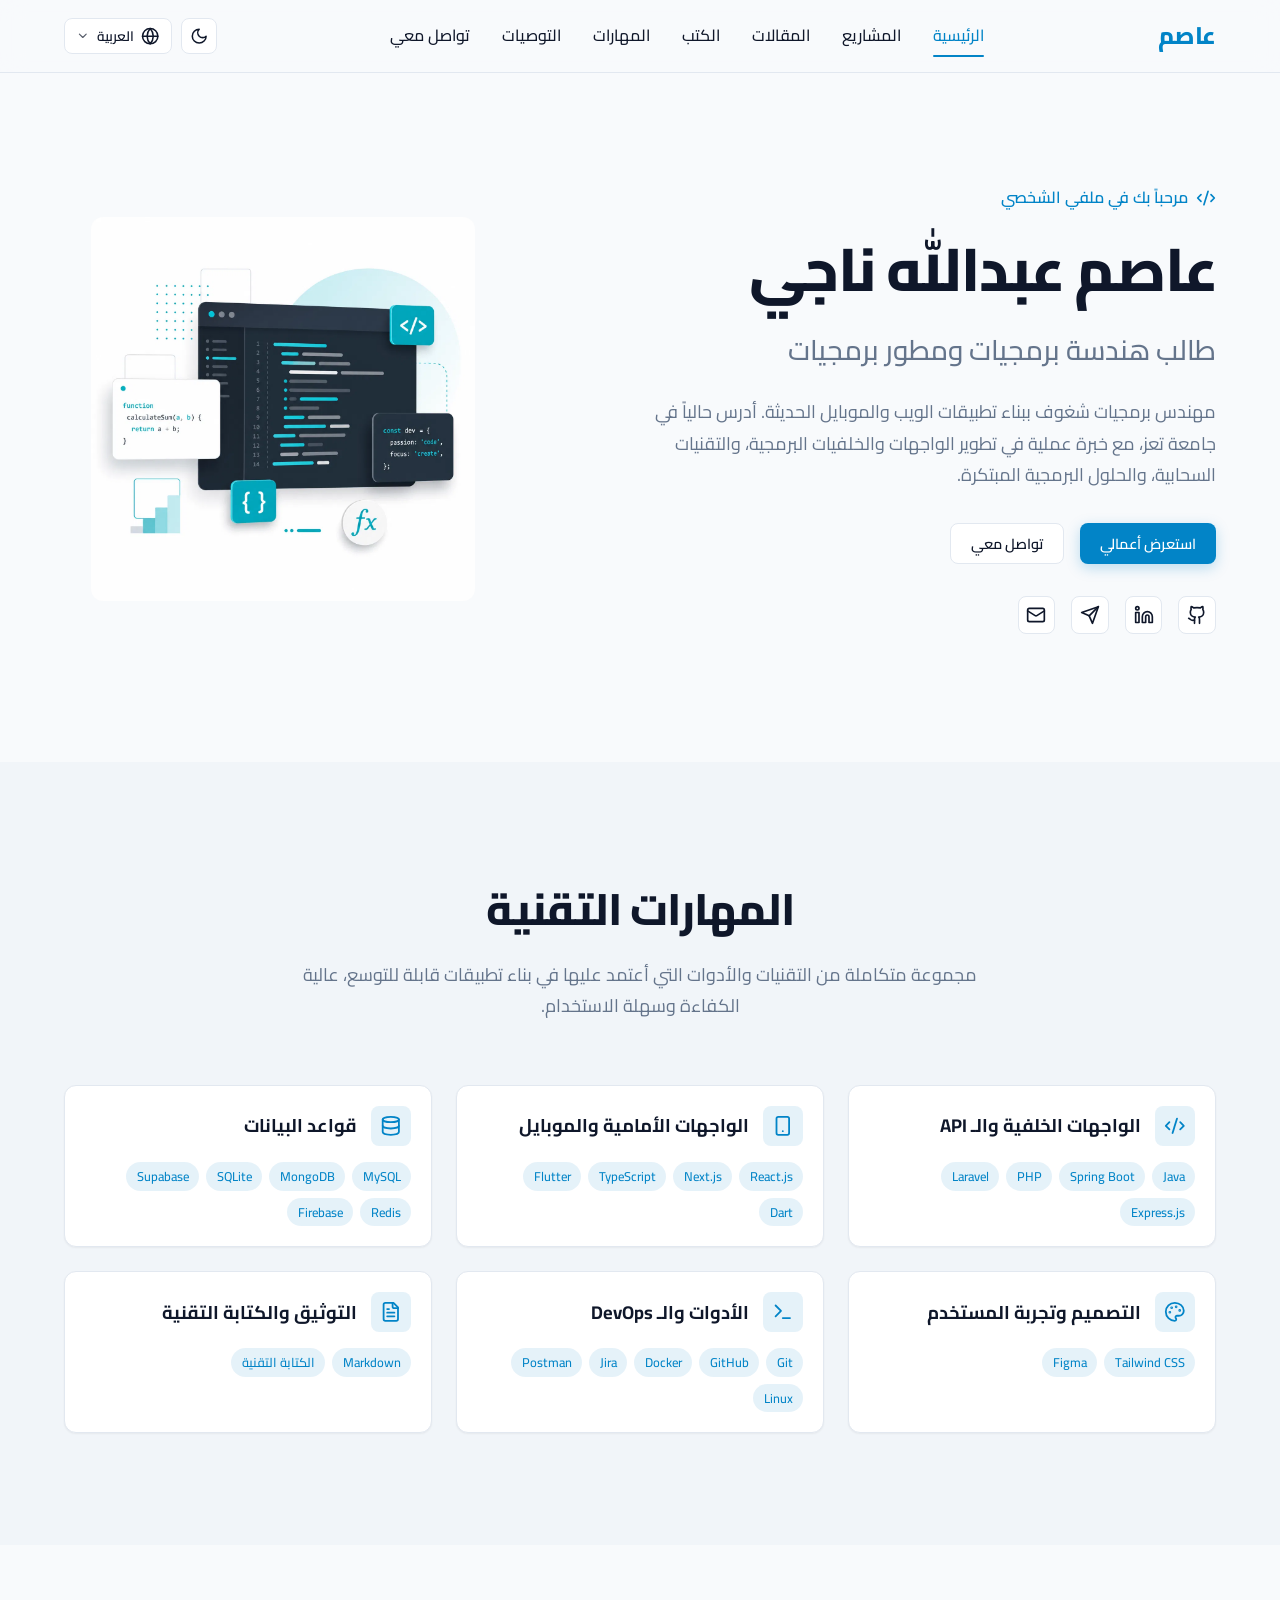
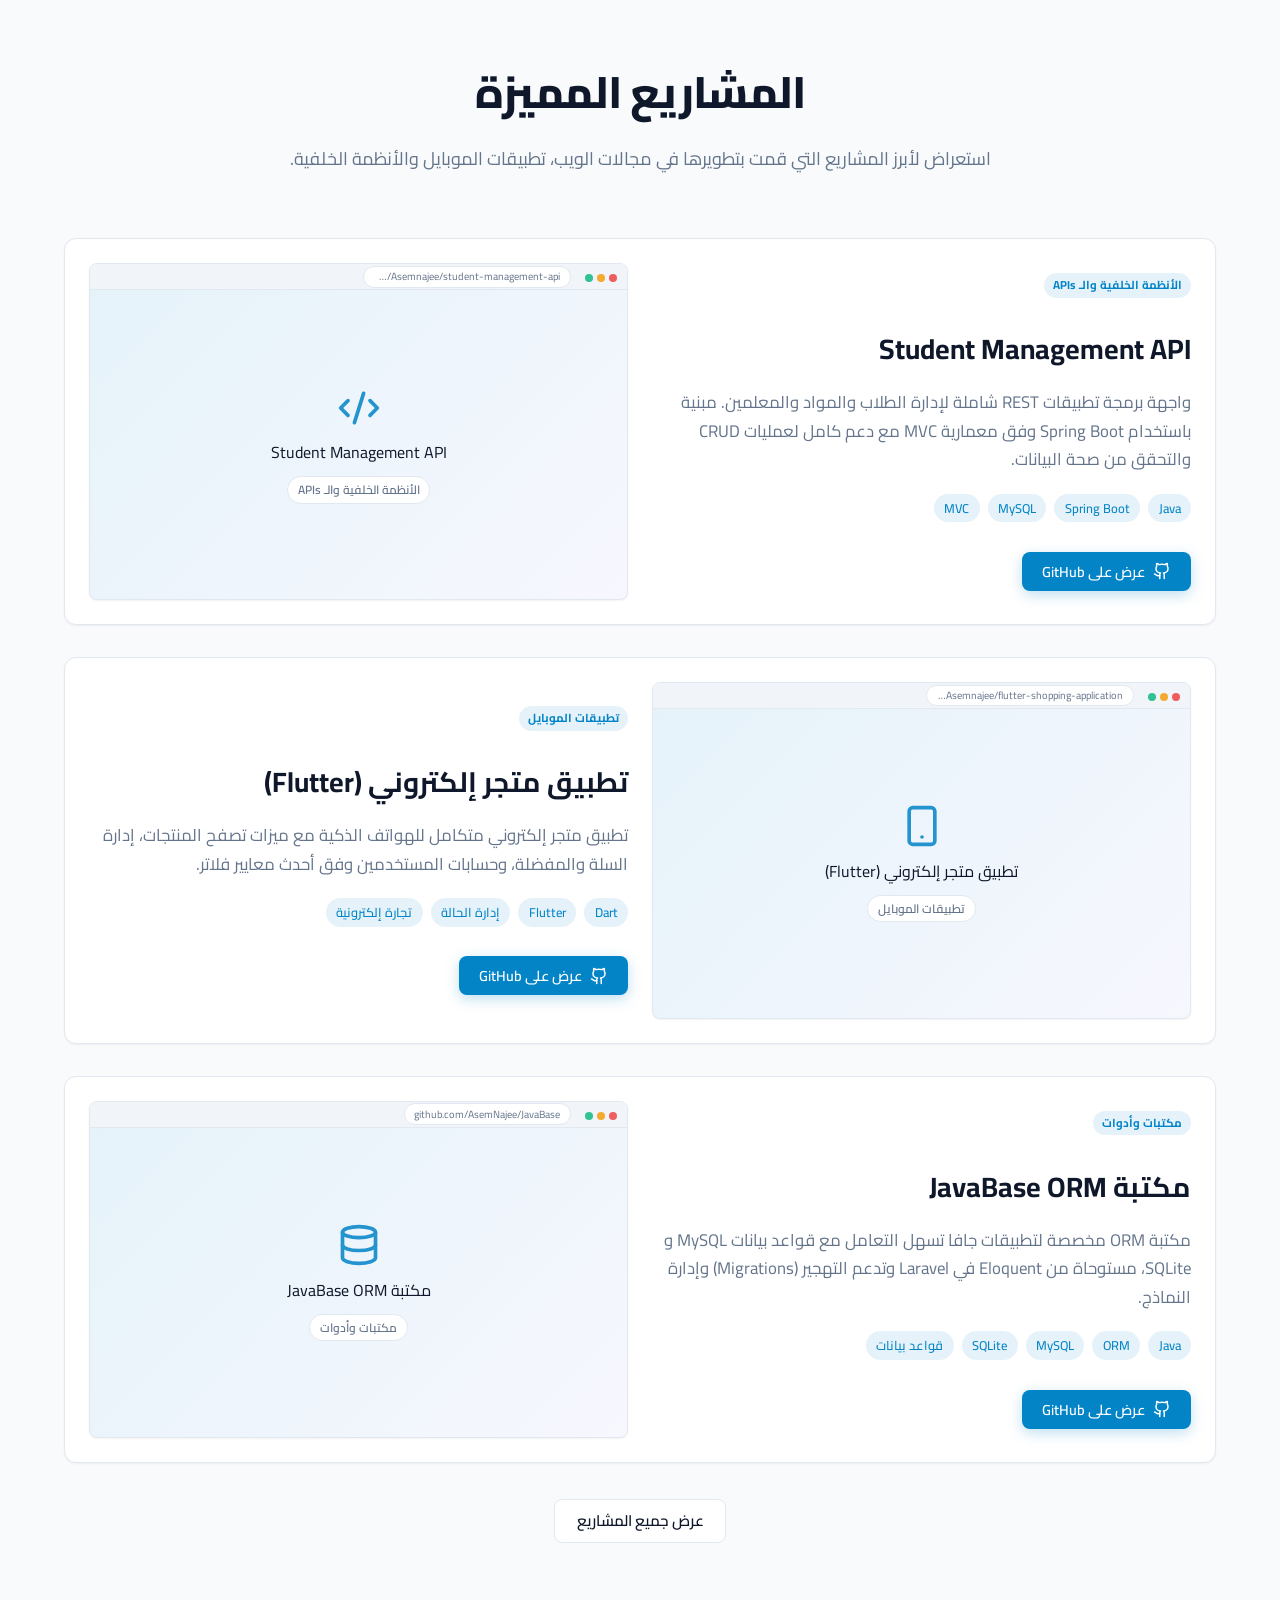
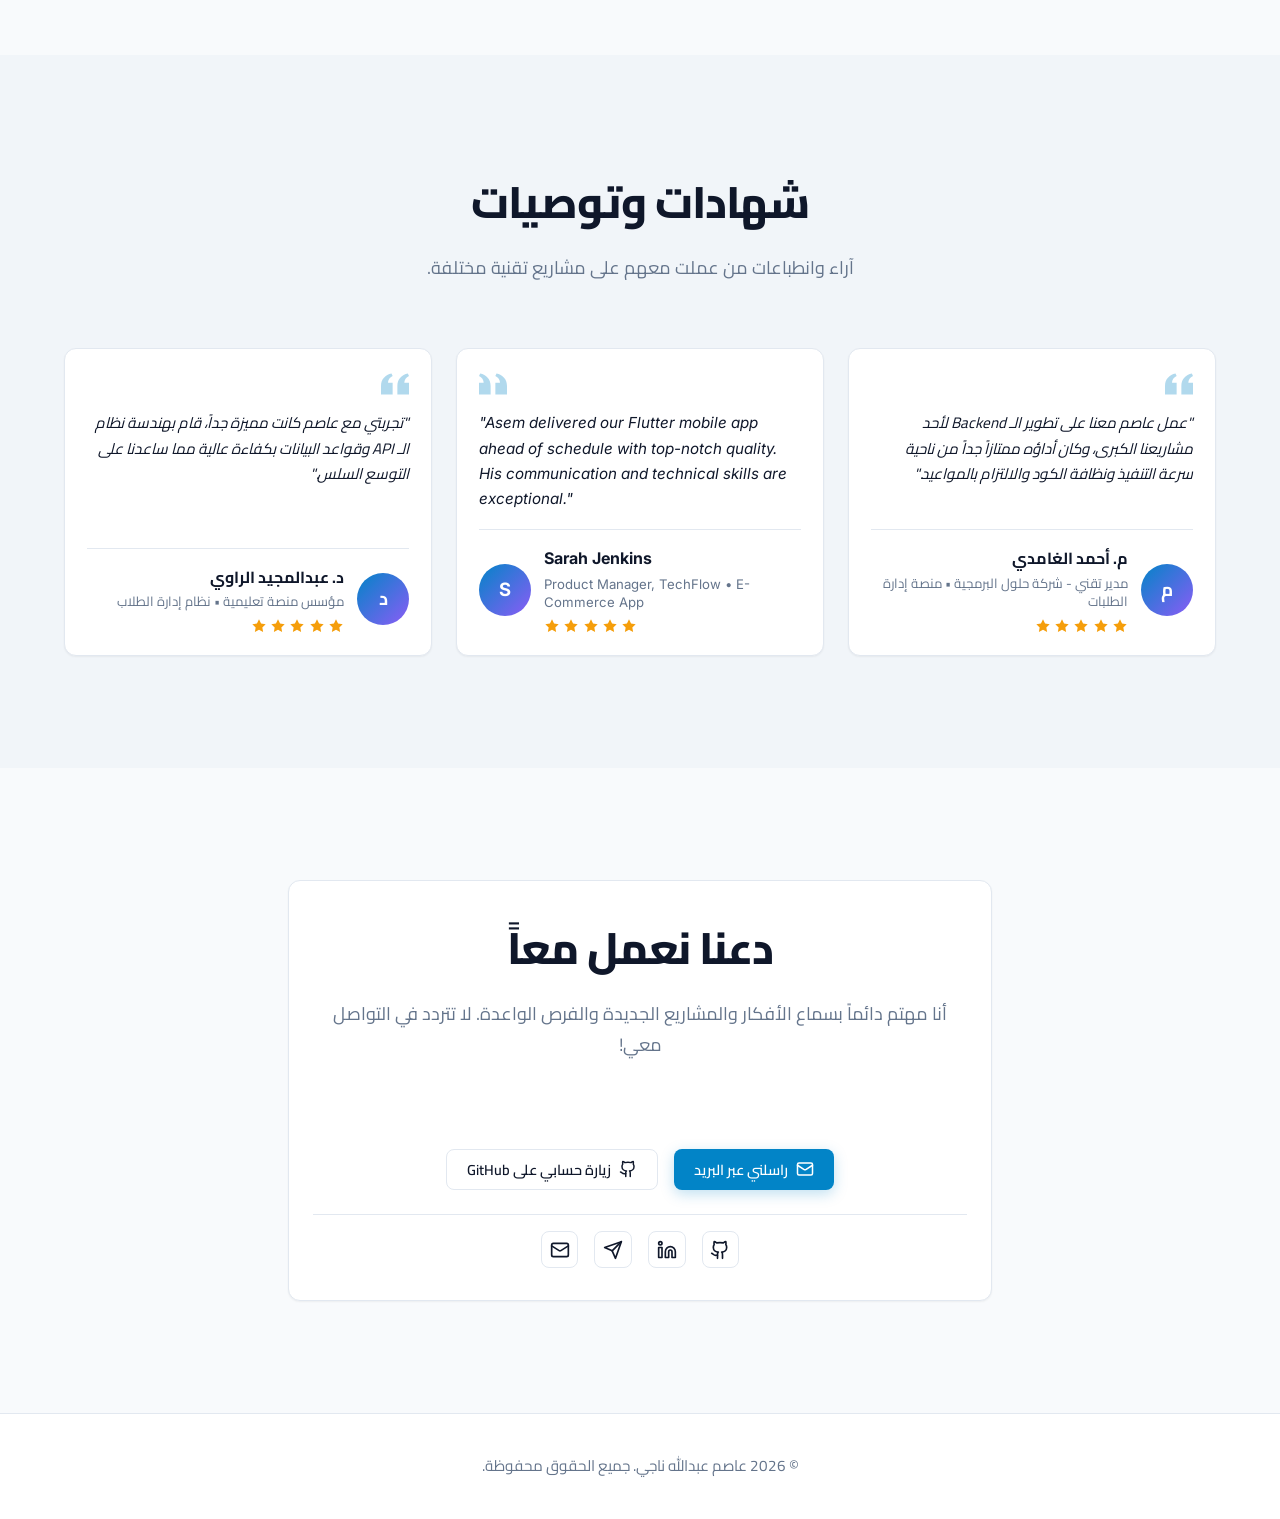
==== commit 91ebc40f: "navbar and optional sections" ====
--- a/index.html
+++ b/index.html
@@ -12,7 +12,7 @@
   <link href="https://fonts.googleapis.com/css2?family=Cairo:wght@400;500;600;700;800&family=Inter:wght@400;500;600;700;800&display=swap" rel="stylesheet">
   
   <!-- External CSS -->
-  <link rel="stylesheet" href="css/style.css?v=7">
+  <link rel="stylesheet" href="css/style.css?v=12">
 </head>
 <body>
 
@@ -24,6 +24,7 @@
       <nav id="nav-links" class="nav-links">
         <a href="#hero" class="nav-link skeleton skeleton-text" id="nav-home"></a>
         <a href="#projects" class="nav-link skeleton skeleton-text" id="nav-projects"></a>
+        <a href="articles.html" class="nav-link skeleton skeleton-text" id="nav-articles"></a>
         <a href="books.html" class="nav-link skeleton skeleton-text" id="nav-books"></a>
         <a href="#skills" class="nav-link skeleton skeleton-text" id="nav-skills"></a>
         <a href="#testimonials" class="nav-link skeleton skeleton-text" id="nav-testimonials"></a>
@@ -247,8 +248,35 @@
     </div>
   </footer>
 
+  <!-- Mobile Bottom Navigation Bar -->
+  <nav class="bottom-nav-bar" id="bottom-nav-bar" aria-label="Mobile Navigation">
+    <a href="index.html" class="bottom-nav-item" data-page="home">
+      <svg class="bottom-nav-icon" xmlns="http://www.w3.org/2000/svg" viewBox="0 0 24 24" fill="none" stroke="currentColor" stroke-width="2" stroke-linecap="round" stroke-linejoin="round">
+        <path d="m3 9 9-7 9 7v11a2 2 0 0 1-2 2H5a2 2 0 0 1-2-2z"/>
+        <polyline points="9 22 9 12 15 12 15 22"/>
+      </svg>
+      <span id="bnav-home">الرئيسية</span>
+    </a>
+    <a href="articles.html" class="bottom-nav-item" data-page="articles">
+      <svg class="bottom-nav-icon" xmlns="http://www.w3.org/2000/svg" viewBox="0 0 24 24" fill="none" stroke="currentColor" stroke-width="2" stroke-linecap="round" stroke-linejoin="round">
+        <path d="M4 19.5v-15A2.5 2.5 0 0 1 6.5 2H20v20H6.5a2.5 2.5 0 0 1-2.5-2.5Z"/>
+        <path d="M6 6h10"/>
+        <path d="M6 10h10"/>
+        <path d="M6 14h6"/>
+      </svg>
+      <span id="bnav-articles">المقالات</span>
+    </a>
+    <a href="books.html" class="bottom-nav-item" data-page="books">
+      <svg class="bottom-nav-icon" xmlns="http://www.w3.org/2000/svg" viewBox="0 0 24 24" fill="none" stroke="currentColor" stroke-width="2" stroke-linecap="round" stroke-linejoin="round">
+        <path d="M4 19.5v-15A2.5 2.5 0 0 1 6.5 2H20v20H6.5a2.5 2.5 0 0 1-2.5-2.5Z"/>
+        <path d="M6 2v20"/>
+      </svg>
+      <span id="bnav-books">الكتب</span>
+    </a>
+  </nav>
+
   <!-- Scripts: Data Fallback + Template Engine -->
-  <script src="js/i18n-data.js?v=7"></script>
-  <script src="js/main.js?v=7" defer></script>
+  <script src="js/i18n-data.js?v=12"></script>
+  <script src="js/main.js?v=12" defer></script>
 </body>
 </html>
--- a/css/style.css
+++ b/css/style.css
@@ -83,6 +83,12 @@
   box-sizing: border-box;
   margin: 0;
   padding: 0;
+}
+
+svg {
+  display: inline-block;
+  vertical-align: middle;
+  flex-shrink: 0;
 }
 
 html {
@@ -604,9 +610,11 @@
 .btn svg {
   width: 1.125rem;
   height: 1.125rem;
-}
-
-html[dir="rtl"] .btn svg {
+  flex-shrink: 0;
+}
+
+html[dir="rtl"] .btn svg.flip-rtl,
+html[dir="rtl"] .btn svg.arrow-icon {
   transform: scaleX(-1);
 }
 
@@ -1329,6 +1337,11 @@
   margin-bottom: 0.75rem;
 }
 
+.testimonial-quote-icon svg {
+  width: 100%;
+  height: 100%;
+}
+
 .testimonial-card[dir="rtl"] .testimonial-quote-icon {
   margin-left: auto;
   margin-right: 0;
@@ -1556,3 +1569,663 @@
   gap: 0.35rem;
   justify-content: center;
 }
+
+/* --------------------------------------------------------------------------
+   14. Articles & Categories Section
+   -------------------------------------------------------------------------- */
+
+.container-narrow {
+  max-width: 52rem;
+  margin-inline: auto;
+  padding-inline: 1.25rem;
+}
+
+/* Category Filter Bar (UX Optimized Chips/Pills) */
+.category-filter-wrapper {
+  margin-bottom: 2rem;
+}
+
+.category-filter-bar {
+  display: flex;
+  align-items: center;
+  justify-content: center;
+  flex-wrap: wrap;
+  gap: 0.65rem;
+}
+
+.category-chip {
+  display: inline-flex;
+  align-items: center;
+  gap: 0.5rem;
+  padding: 0.5rem 1rem;
+  border-radius: var(--radius-full);
+  background-color: var(--card);
+  border: 1px solid var(--border);
+  color: var(--muted-foreground);
+  font-size: 0.875rem;
+  font-weight: 500;
+  cursor: pointer;
+  transition: all var(--transition-fast);
+  user-select: none;
+  white-space: nowrap;
+  text-decoration: none;
+}
+
+.category-chip:hover {
+  border-color: var(--cat-color, var(--primary));
+  color: var(--foreground);
+  transform: translateY(-1px);
+}
+
+.category-chip.active {
+  background: color-mix(in srgb, var(--cat-color, var(--primary)) 12%, var(--card));
+  border-color: var(--cat-color, var(--primary));
+  color: var(--cat-color, var(--primary));
+  font-weight: 700;
+  box-shadow: 0 2px 10px color-mix(in srgb, var(--cat-color, var(--primary)) 18%, transparent);
+}
+
+.chip-icon {
+  display: flex;
+  align-items: center;
+  justify-content: center;
+  width: 1.15rem;
+  height: 1.15rem;
+}
+
+.chip-icon svg {
+  width: 100%;
+  height: 100%;
+}
+
+.chip-count {
+  display: inline-flex;
+  align-items: center;
+  justify-content: center;
+  padding: 0.15rem 0.45rem;
+  font-size: 0.725rem;
+  font-weight: 700;
+  border-radius: var(--radius-full);
+  background-color: var(--secondary);
+  color: var(--muted-foreground);
+  transition: all var(--transition-fast);
+}
+
+.category-chip.active .chip-count {
+  background: color-mix(in srgb, var(--cat-color, var(--primary)) 20%, transparent);
+  color: var(--cat-color, var(--primary));
+}
+
+.active-category-info {
+  margin-top: 1rem;
+  text-align: center;
+}
+
+.active-category-desc {
+  font-size: 0.925rem;
+  color: var(--muted-foreground);
+  max-width: 40rem;
+  margin: 0 auto;
+  line-height: 1.6;
+}
+
+@media (max-width: 768px) {
+  .category-filter-bar {
+    justify-content: flex-start;
+    flex-wrap: nowrap;
+    overflow-x: auto;
+    padding: 0.25rem 0.25rem 0.75rem;
+    -webkit-overflow-scrolling: touch;
+    scrollbar-width: none;
+    -ms-overflow-style: none;
+  }
+
+  .category-filter-bar::-webkit-scrollbar {
+    display: none;
+  }
+
+  .category-chip {
+    flex-shrink: 0;
+  }
+}
+
+/* Articles Grid & Cards */
+.articles-grid {
+  display: grid;
+  grid-template-columns: repeat(auto-fit, minmax(310px, 1fr));
+  gap: 1.5rem;
+}
+
+.article-card {
+  background-color: var(--card);
+  border: 1px solid var(--border);
+  border-radius: var(--radius-md);
+  overflow: hidden;
+  display: flex;
+  flex-direction: column;
+  transition: all var(--transition-normal);
+  text-decoration: none;
+  color: inherit;
+}
+
+.article-card:hover {
+  transform: translateY(-4px);
+  border-color: var(--primary);
+  box-shadow: var(--shadow-md);
+}
+
+.article-card-cover {
+  aspect-ratio: 16 / 9;
+  width: 100%;
+  background: linear-gradient(135deg, var(--bg-secondary), var(--card));
+  border-bottom: 1px solid var(--border);
+  position: relative;
+  overflow: hidden;
+  display: flex;
+  align-items: center;
+  justify-content: center;
+}
+
+.article-card-cover img {
+  width: 100%;
+  height: 100%;
+  object-fit: cover;
+  transition: transform 0.4s ease;
+}
+
+.article-card:hover .article-card-cover img {
+  transform: scale(1.05);
+}
+
+.article-cover-mockup {
+  display: flex;
+  flex-direction: column;
+  align-items: center;
+  justify-content: center;
+  gap: 0.5rem;
+  padding: 1.5rem;
+  text-align: center;
+  color: var(--muted-foreground);
+}
+
+.article-cover-icon {
+  width: 2.5rem;
+  height: 2.5rem;
+  color: var(--cat-color, var(--primary));
+  opacity: 0.85;
+}
+
+.article-cover-icon svg {
+  width: 100%;
+  height: 100%;
+}
+
+.article-card-body {
+  padding: 1.25rem;
+  display: flex;
+  flex-direction: column;
+  flex-grow: 1;
+}
+
+.article-card-meta {
+  display: flex;
+  align-items: center;
+  gap: 0.65rem;
+  flex-wrap: wrap;
+  margin-bottom: 0.65rem;
+}
+
+.article-category-badge {
+  font-size: 0.725rem;
+  font-weight: 700;
+  padding: 0.2rem 0.55rem;
+  border-radius: var(--radius-full);
+  background-color: color-mix(in srgb, var(--cat-color, var(--primary)) 12%, transparent);
+  color: var(--cat-color, var(--primary));
+  border: 1px solid color-mix(in srgb, var(--cat-color, var(--primary)) 30%, transparent);
+}
+
+.article-date, .article-readtime {
+  font-size: 0.75rem;
+  color: var(--muted-foreground);
+  display: inline-flex;
+  align-items: center;
+  gap: 0.25rem;
+}
+
+.article-card-title {
+  font-size: 1.15rem;
+  font-weight: 700;
+  color: var(--foreground);
+  line-height: 1.45;
+  margin-bottom: 0.5rem;
+  transition: color var(--transition-fast);
+}
+
+.article-card:hover .article-card-title {
+  color: var(--primary);
+}
+
+.article-card-desc {
+  font-size: 0.9rem;
+  color: var(--muted-foreground);
+  line-height: 1.6;
+  margin-bottom: 1rem;
+  flex-grow: 1;
+}
+
+.article-card-footer {
+  display: flex;
+  align-items: center;
+  justify-content: space-between;
+  padding-top: 0.75rem;
+  border-top: 1px solid var(--border);
+  font-size: 0.825rem;
+  font-weight: 600;
+  color: var(--primary);
+}
+
+.article-read-link {
+  display: inline-flex;
+  align-items: center;
+  gap: 0.35rem;
+}
+
+.article-read-link svg {
+  width: 0.95rem;
+  height: 0.95rem;
+  transition: transform var(--transition-fast);
+}
+
+[dir="rtl"] .article-read-link svg {
+  transform: scaleX(-1);
+}
+
+.article-card:hover .article-read-link svg {
+  transform: translateX(3px);
+}
+
+[dir="rtl"] .article-card:hover .article-read-link svg {
+  transform: scaleX(-1) translateX(3px);
+}
+
+/* --------------------------------------------------------------------------
+   15. Article Reader & Markdown Styles
+   -------------------------------------------------------------------------- */
+
+/* Reading Progress Bar */
+.reading-progress-container {
+  position: fixed;
+  top: 0;
+  left: 0;
+  width: 100%;
+  height: 3px;
+  background: transparent;
+  z-index: 1000;
+  pointer-events: none;
+}
+
+.reading-progress-bar {
+  height: 100%;
+  width: 0%;
+  background: linear-gradient(90deg, var(--primary), #8b5cf6);
+  transition: width 0.1s ease;
+}
+
+.article-reader-container {
+  padding-top: 2rem;
+  padding-bottom: 4rem;
+}
+
+/* Breadcrumbs */
+.article-breadcrumbs {
+  display: flex;
+  align-items: center;
+  gap: 0.5rem;
+  font-size: 0.85rem;
+  color: var(--muted-foreground);
+  margin-bottom: 1.75rem;
+  flex-wrap: wrap;
+}
+
+.article-breadcrumbs a {
+  color: var(--muted-foreground);
+  text-decoration: none;
+  transition: color var(--transition-fast);
+}
+
+.article-breadcrumbs a:hover {
+  color: var(--primary);
+}
+
+.breadcrumb-sep {
+  opacity: 0.5;
+}
+
+.breadcrumb-item.active {
+  color: var(--foreground);
+  font-weight: 600;
+}
+
+/* Article Header */
+.article-header {
+  margin-bottom: 2.5rem;
+  padding-bottom: 1.75rem;
+  border-bottom: 1px solid var(--border);
+}
+
+.article-header-meta {
+  display: flex;
+  align-items: center;
+  gap: 0.85rem;
+  flex-wrap: wrap;
+  margin-bottom: 0.85rem;
+}
+
+.article-main-title {
+  font-size: clamp(1.75rem, 4vw, 2.5rem);
+  font-weight: 800;
+  line-height: 1.35;
+  color: var(--foreground);
+  margin-bottom: 0.85rem;
+}
+
+.article-main-desc {
+  font-size: 1.15rem;
+  color: var(--muted-foreground);
+  line-height: 1.7;
+  margin-bottom: 1.25rem;
+}
+
+.article-tags {
+  display: flex;
+  flex-wrap: wrap;
+  gap: 0.45rem;
+}
+
+/* Markdown Body Typography */
+.markdown-body {
+  font-size: 1.05rem;
+  line-height: 1.8;
+  color: var(--foreground);
+}
+
+.markdown-body h1,
+.markdown-body h2,
+.markdown-body h3,
+.markdown-body h4 {
+  font-weight: 700;
+  color: var(--foreground);
+  margin-top: 2.25rem;
+  margin-bottom: 1rem;
+  line-height: 1.4;
+}
+
+.markdown-body h1 {
+  font-size: 1.85rem;
+  padding-bottom: 0.4rem;
+  border-bottom: 1px solid var(--border);
+}
+
+.markdown-body h2 {
+  font-size: 1.45rem;
+  padding-bottom: 0.35rem;
+  border-bottom: 1px solid var(--border);
+}
+
+.markdown-body h3 {
+  font-size: 1.2rem;
+}
+
+.markdown-body p {
+  margin-bottom: 1.35rem;
+}
+
+.markdown-body blockquote {
+  border-inline-start: 4px solid var(--primary);
+  background-color: var(--secondary);
+  padding: 0.85rem 1.25rem;
+  border-radius: var(--radius-sm);
+  margin: 1.5rem 0;
+  color: var(--foreground);
+  font-style: italic;
+}
+
+.markdown-body blockquote p:last-child {
+  margin-bottom: 0;
+}
+
+.markdown-body ul,
+.markdown-body ol {
+  padding-inline-start: 1.75rem;
+  margin-bottom: 1.35rem;
+}
+
+.markdown-body li {
+  margin-bottom: 0.45rem;
+}
+
+.markdown-body code {
+  font-family: 'JetBrains Mono', Consolas, Monaco, monospace;
+  font-size: 0.875em;
+  background-color: var(--secondary);
+  color: var(--primary);
+  padding: 0.15rem 0.4rem;
+  border-radius: 4px;
+  border: 1px solid var(--border);
+  direction: ltr;
+  unicode-bidi: isolate;
+}
+
+.markdown-body pre {
+  background-color: #0f172a;
+  color: #e2e8f0;
+  padding: 1.25rem;
+  border-radius: var(--radius-md);
+  overflow-x: auto;
+  margin: 1.5rem 0;
+  border: 1px solid var(--border);
+  position: relative;
+  direction: ltr;
+  text-align: left;
+}
+
+.markdown-body pre code {
+  background: transparent;
+  border: none;
+  color: inherit;
+  padding: 0;
+  font-size: 0.9rem;
+  line-height: 1.6;
+}
+
+/* Copy Code Button */
+.code-block-wrapper {
+  position: relative;
+  margin: 1.5rem 0;
+}
+
+.code-block-wrapper pre {
+  margin: 0;
+}
+
+.copy-code-btn {
+  position: absolute;
+  top: 0.65rem;
+  right: 0.65rem;
+  background: rgba(255, 255, 255, 0.1);
+  border: 1px solid rgba(255, 255, 255, 0.2);
+  color: #e2e8f0;
+  padding: 0.25rem 0.55rem;
+  border-radius: var(--radius-sm);
+  font-size: 0.725rem;
+  cursor: pointer;
+  transition: all var(--transition-fast);
+  display: inline-flex;
+  align-items: center;
+  gap: 0.3rem;
+  backdrop-filter: blur(4px);
+  z-index: 5;
+}
+
+.copy-code-btn:hover {
+  background: rgba(255, 255, 255, 0.2);
+  color: #ffffff;
+}
+
+/* Responsive Tables for Markdown (Prevents Mobile Overflow) */
+.table-responsive {
+  width: 100%;
+  max-width: 100%;
+  overflow-x: auto;
+  -webkit-overflow-scrolling: touch;
+  margin: 1.75rem 0;
+  border-radius: var(--radius-md);
+  border: 1px solid var(--border);
+  background: var(--card);
+}
+
+.table-responsive table,
+.markdown-body table {
+  width: 100%;
+  min-width: 520px;
+  border-collapse: collapse;
+  margin: 0 !important;
+  font-size: 0.9rem;
+}
+
+.markdown-body th,
+.markdown-body td {
+  padding: 0.75rem 1rem;
+  border: 1px solid var(--border);
+  text-align: start;
+}
+
+.markdown-body th {
+  background-color: var(--secondary);
+  font-weight: 700;
+  color: var(--foreground);
+}
+
+.markdown-body hr {
+  border: none;
+  border-top: 1px solid var(--border);
+  margin: 2.25rem 0;
+}
+
+.markdown-body img {
+  max-width: 100%;
+  height: auto;
+  border-radius: var(--radius-md);
+  margin: 1.5rem auto;
+  display: block;
+  box-shadow: var(--shadow-sm);
+}
+
+/* Article Footer */
+.article-footer {
+  margin-top: 3.5rem;
+  padding-top: 1.75rem;
+  border-top: 1px solid var(--border);
+}
+
+.article-share-actions {
+  display: flex;
+  align-items: center;
+  justify-content: space-between;
+  flex-wrap: wrap;
+  gap: 1rem;
+}
+
+[dir="rtl"] .back-arrow-icon {
+  transform: scaleX(-1);
+}
+
+/* --------------------------------------------------------------------------
+   15. Mobile Bottom Navigation Bar (BottomNavBar)
+   -------------------------------------------------------------------------- */
+.bottom-nav-bar {
+  display: none;
+}
+
+@media (max-width: 768px) {
+  .bottom-nav-bar {
+    display: flex;
+    position: fixed;
+    bottom: 0;
+    left: 0;
+    right: 0;
+    height: calc(3.75rem + env(safe-area-inset-bottom, 0px));
+    padding-bottom: env(safe-area-inset-bottom, 0px);
+    background: color-mix(in srgb, var(--surface) 92%, transparent);
+    backdrop-filter: blur(16px);
+    -webkit-backdrop-filter: blur(16px);
+    border-top: 1px solid var(--border);
+    z-index: 990;
+    align-items: center;
+    justify-content: space-around;
+    box-shadow: 0 -4px 20px rgba(0, 0, 0, 0.06);
+  }
+
+  /* Add padding to body so the bottom nav bar never covers footer or content */
+  body {
+    padding-bottom: calc(4.25rem + env(safe-area-inset-bottom, 0px)) !important;
+  }
+
+  .bottom-nav-item {
+    display: flex;
+    flex-direction: column;
+    align-items: center;
+    justify-content: center;
+    flex: 1;
+    height: 100%;
+    color: var(--muted-foreground);
+    text-decoration: none;
+    font-size: 0.75rem;
+    font-weight: 500;
+    gap: 0.25rem;
+    transition: all var(--transition-fast);
+    position: relative;
+    user-select: none;
+    -webkit-tap-highlight-color: transparent;
+  }
+
+  .bottom-nav-icon {
+    width: 1.35rem;
+    height: 1.35rem;
+    transition: transform var(--transition-fast), stroke var(--transition-fast);
+  }
+
+  .bottom-nav-item:hover,
+  .bottom-nav-item:focus {
+    color: var(--foreground);
+  }
+
+  .bottom-nav-item.active {
+    color: var(--primary);
+    font-weight: 700;
+  }
+
+  .bottom-nav-item.active .bottom-nav-icon {
+    transform: translateY(-2px);
+    stroke: var(--primary);
+  }
+
+  .bottom-nav-item.active::before {
+    content: '';
+    position: absolute;
+    top: 0;
+    width: 28px;
+    height: 3px;
+    border-radius: var(--radius-full);
+    background: var(--primary);
+  }
+
+  /* Requirement: Hide the buttons placed in bottomnav from the mobile header menu */
+  .nav-links #nav-home,
+  .nav-links #nav-articles,
+  .nav-links #nav-books {
+    display: none !important;
+  }
+}
+
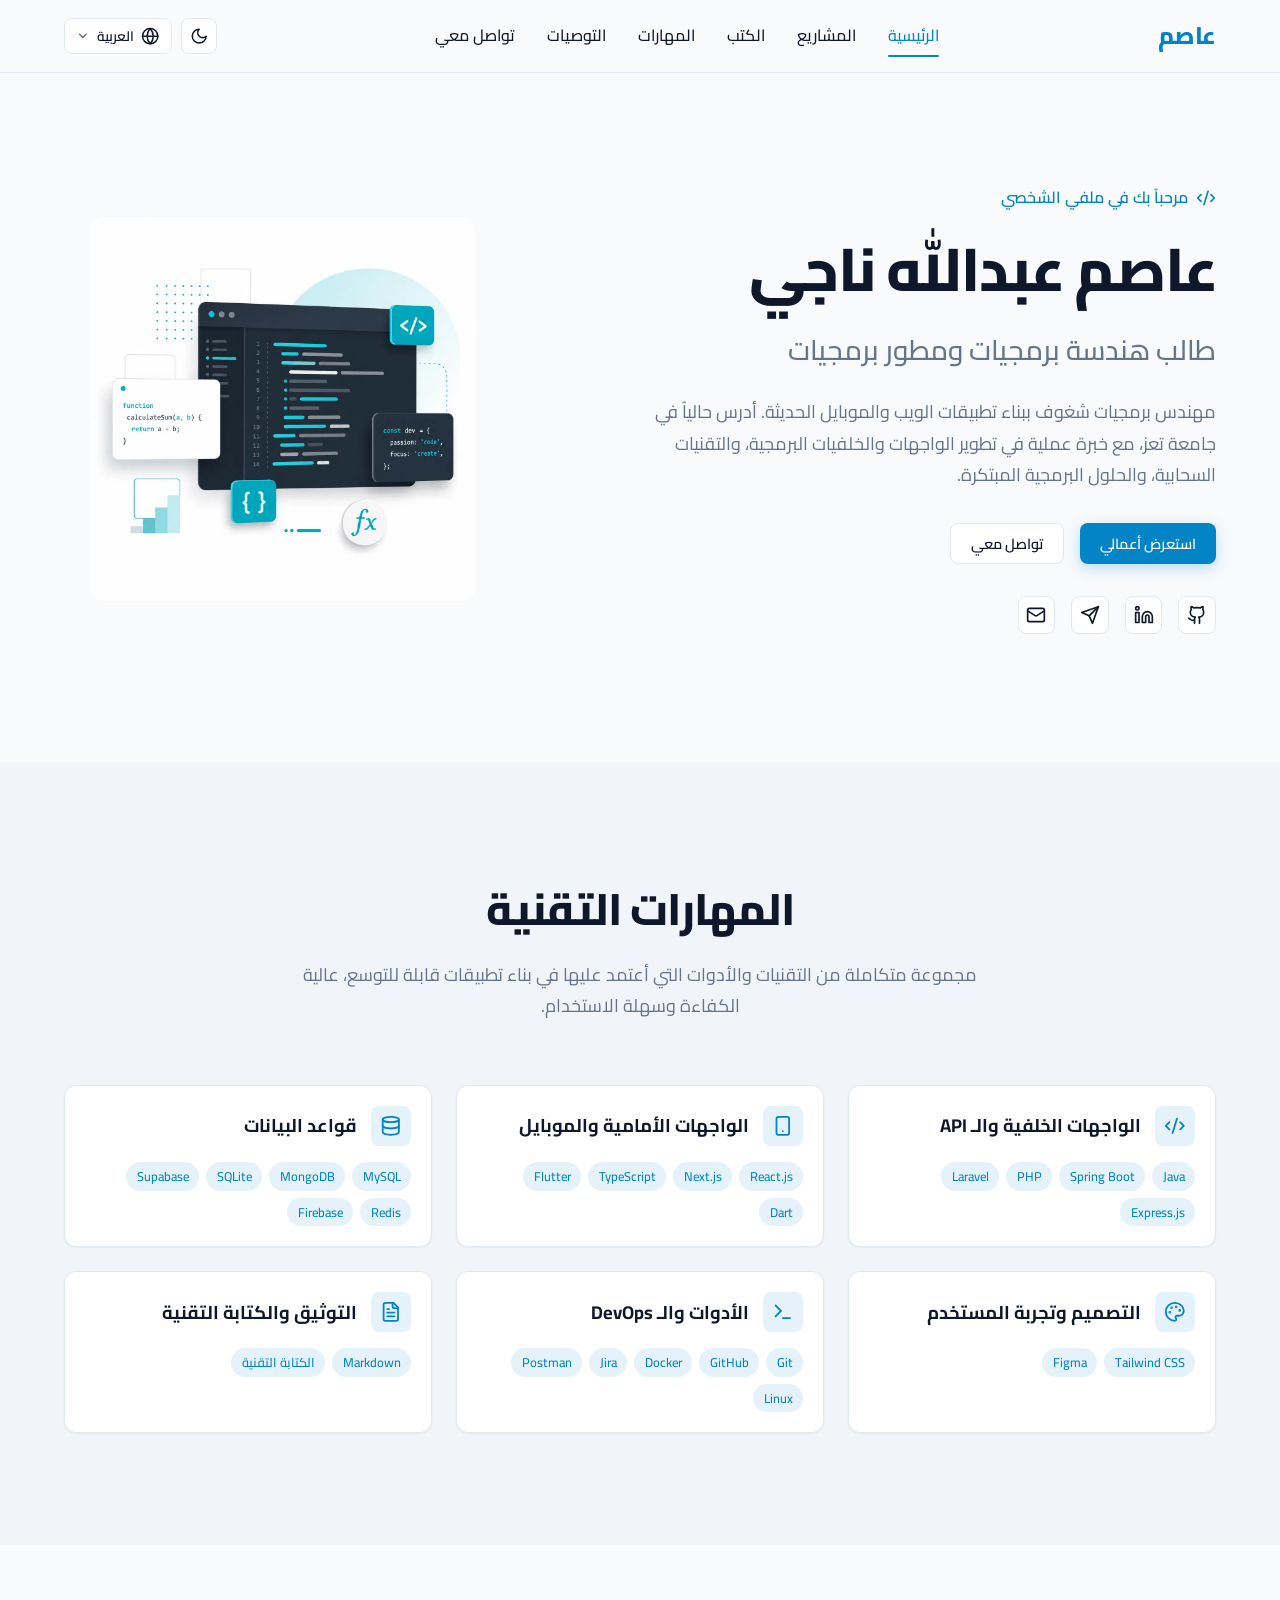
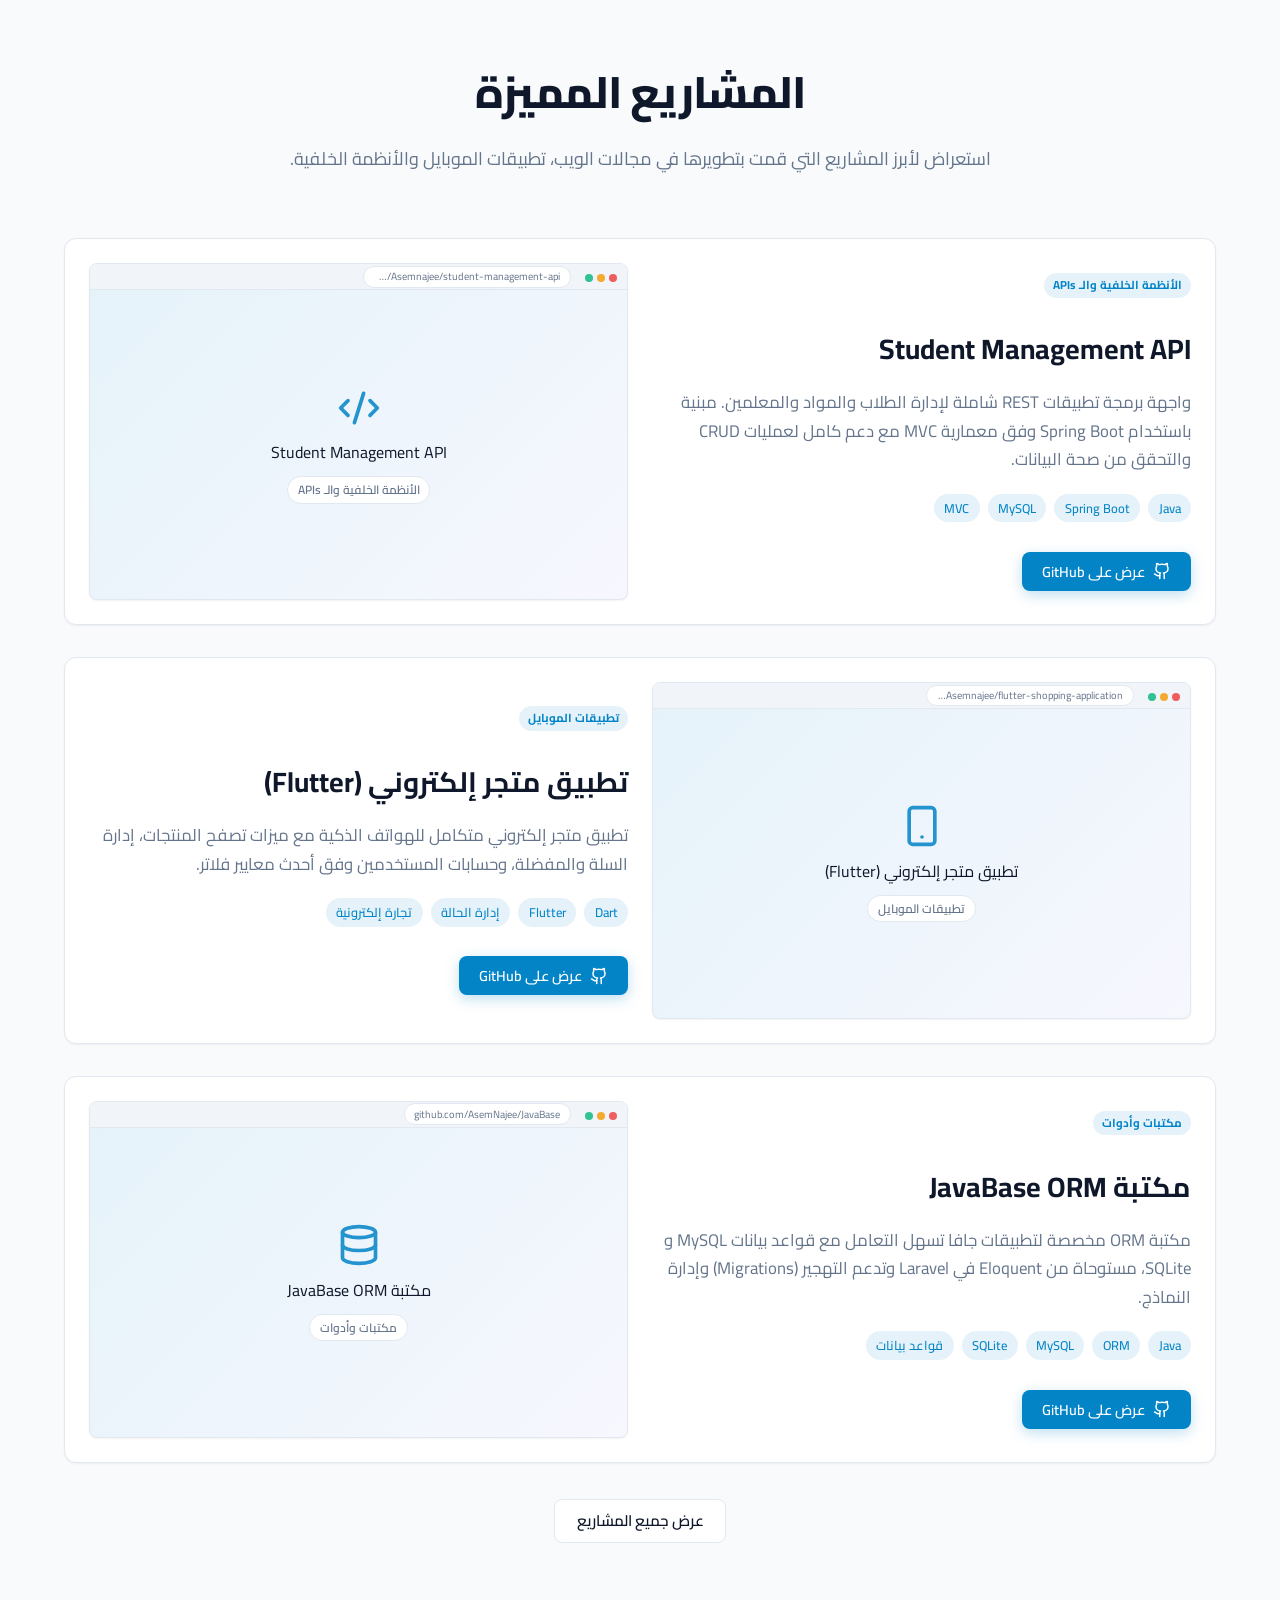
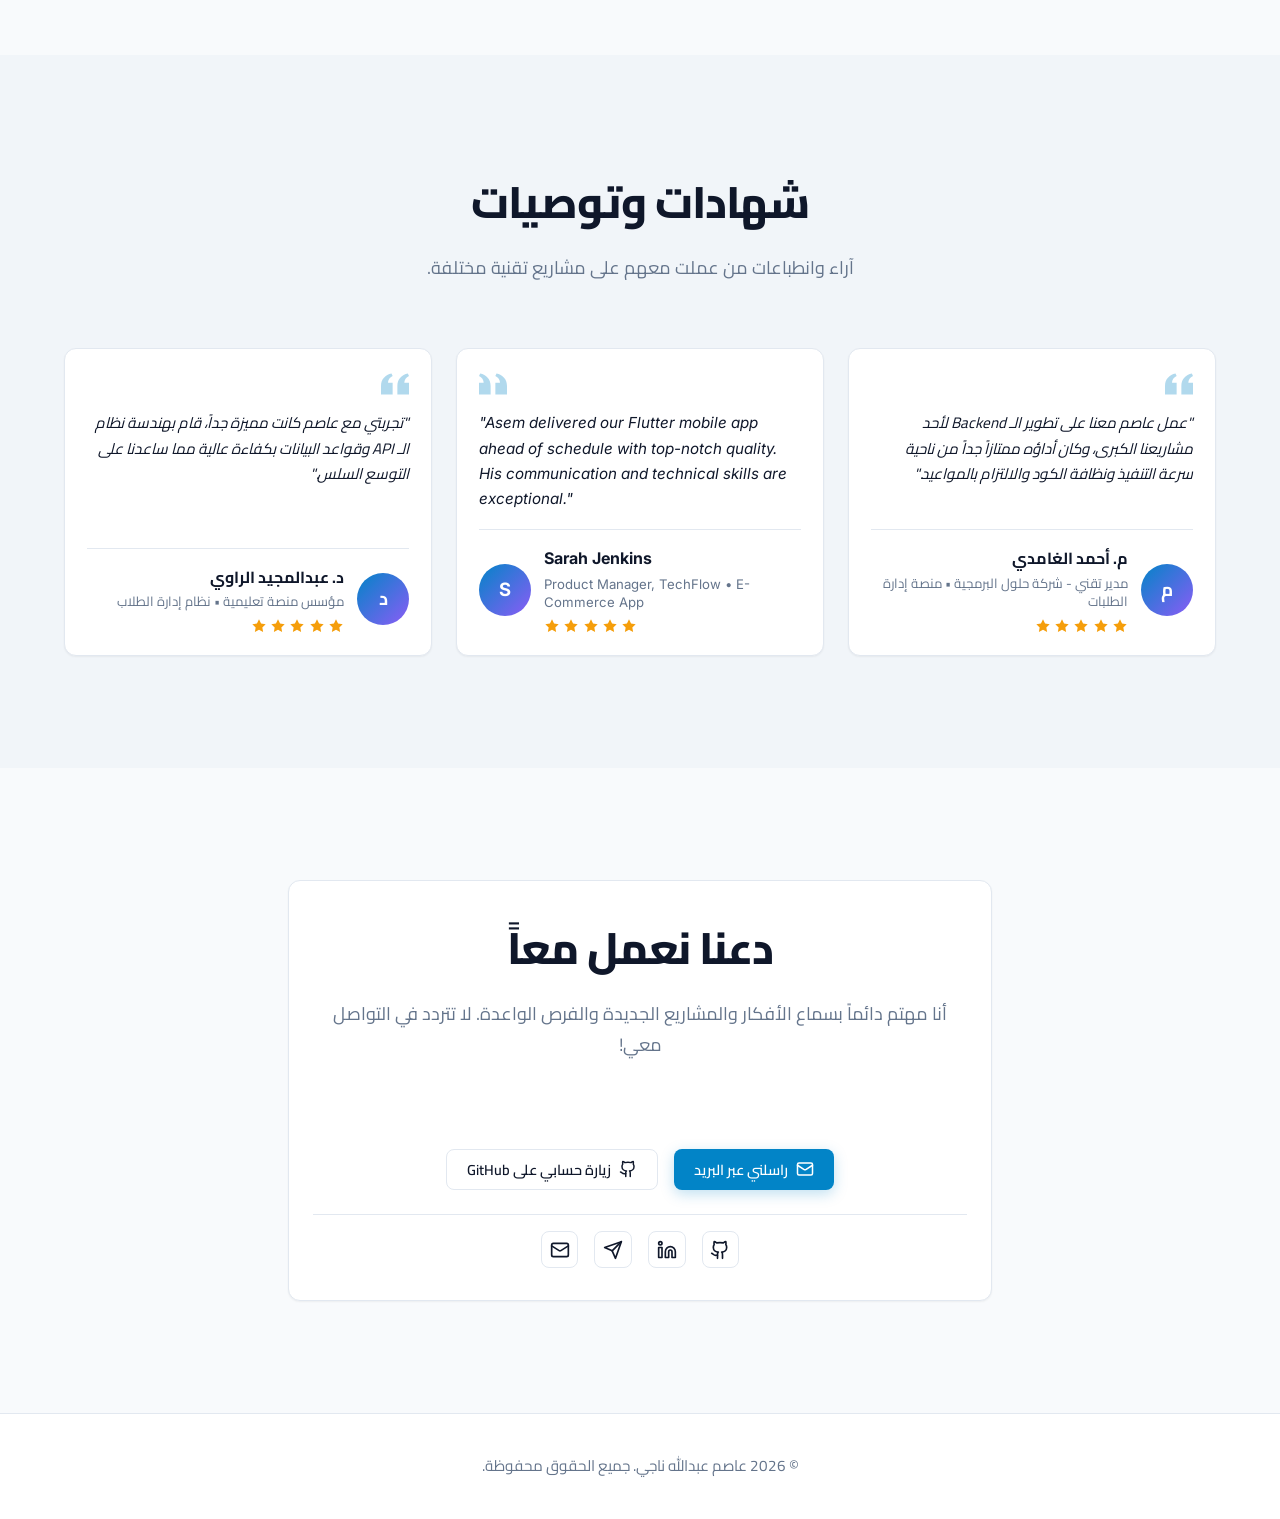
==== commit bf7e3efa: "fixing articles" ====
--- a/index.html
+++ b/index.html
@@ -24,7 +24,7 @@
       <nav id="nav-links" class="nav-links">
         <a href="#hero" class="nav-link skeleton skeleton-text" id="nav-home"></a>
         <a href="#projects" class="nav-link skeleton skeleton-text" id="nav-projects"></a>
-        <a href="articles.html" class="nav-link skeleton skeleton-text" id="nav-articles"></a>
+        <a href="#articles" class="nav-link skeleton skeleton-text" id="nav-articles"></a>
         <a href="books.html" class="nav-link skeleton skeleton-text" id="nav-books"></a>
         <a href="#skills" class="nav-link skeleton skeleton-text" id="nav-skills"></a>
         <a href="#testimonials" class="nav-link skeleton skeleton-text" id="nav-testimonials"></a>
@@ -177,6 +177,26 @@
       </div>
     </section>
 
+    <!-- Articles Section -->
+    <section id="articles" class="section">
+      <div class="container">
+        <div class="section-header">
+          <h2 class="section-title skeleton skeleton-title" id="articles-title"></h2>
+          <p class="section-desc skeleton skeleton-desc" id="articles-desc"></p>
+        </div>
+
+        <div class="articles-grid" id="home-articles-wrapper">
+          <div class="skeleton-card skeleton"></div>
+          <div class="skeleton-card skeleton"></div>
+          <div class="skeleton-card skeleton"></div>
+        </div>
+
+        <div class="section-cta" style="margin-top: 2.5rem; text-align: center;">
+          <a href="articles.html" class="btn btn-outline skeleton skeleton-btn" id="articles-view-all"></a>
+        </div>
+      </div>
+    </section>
+
     <!-- Testimonials Section -->
     <section id="testimonials" class="section section-alt">
       <div class="container">
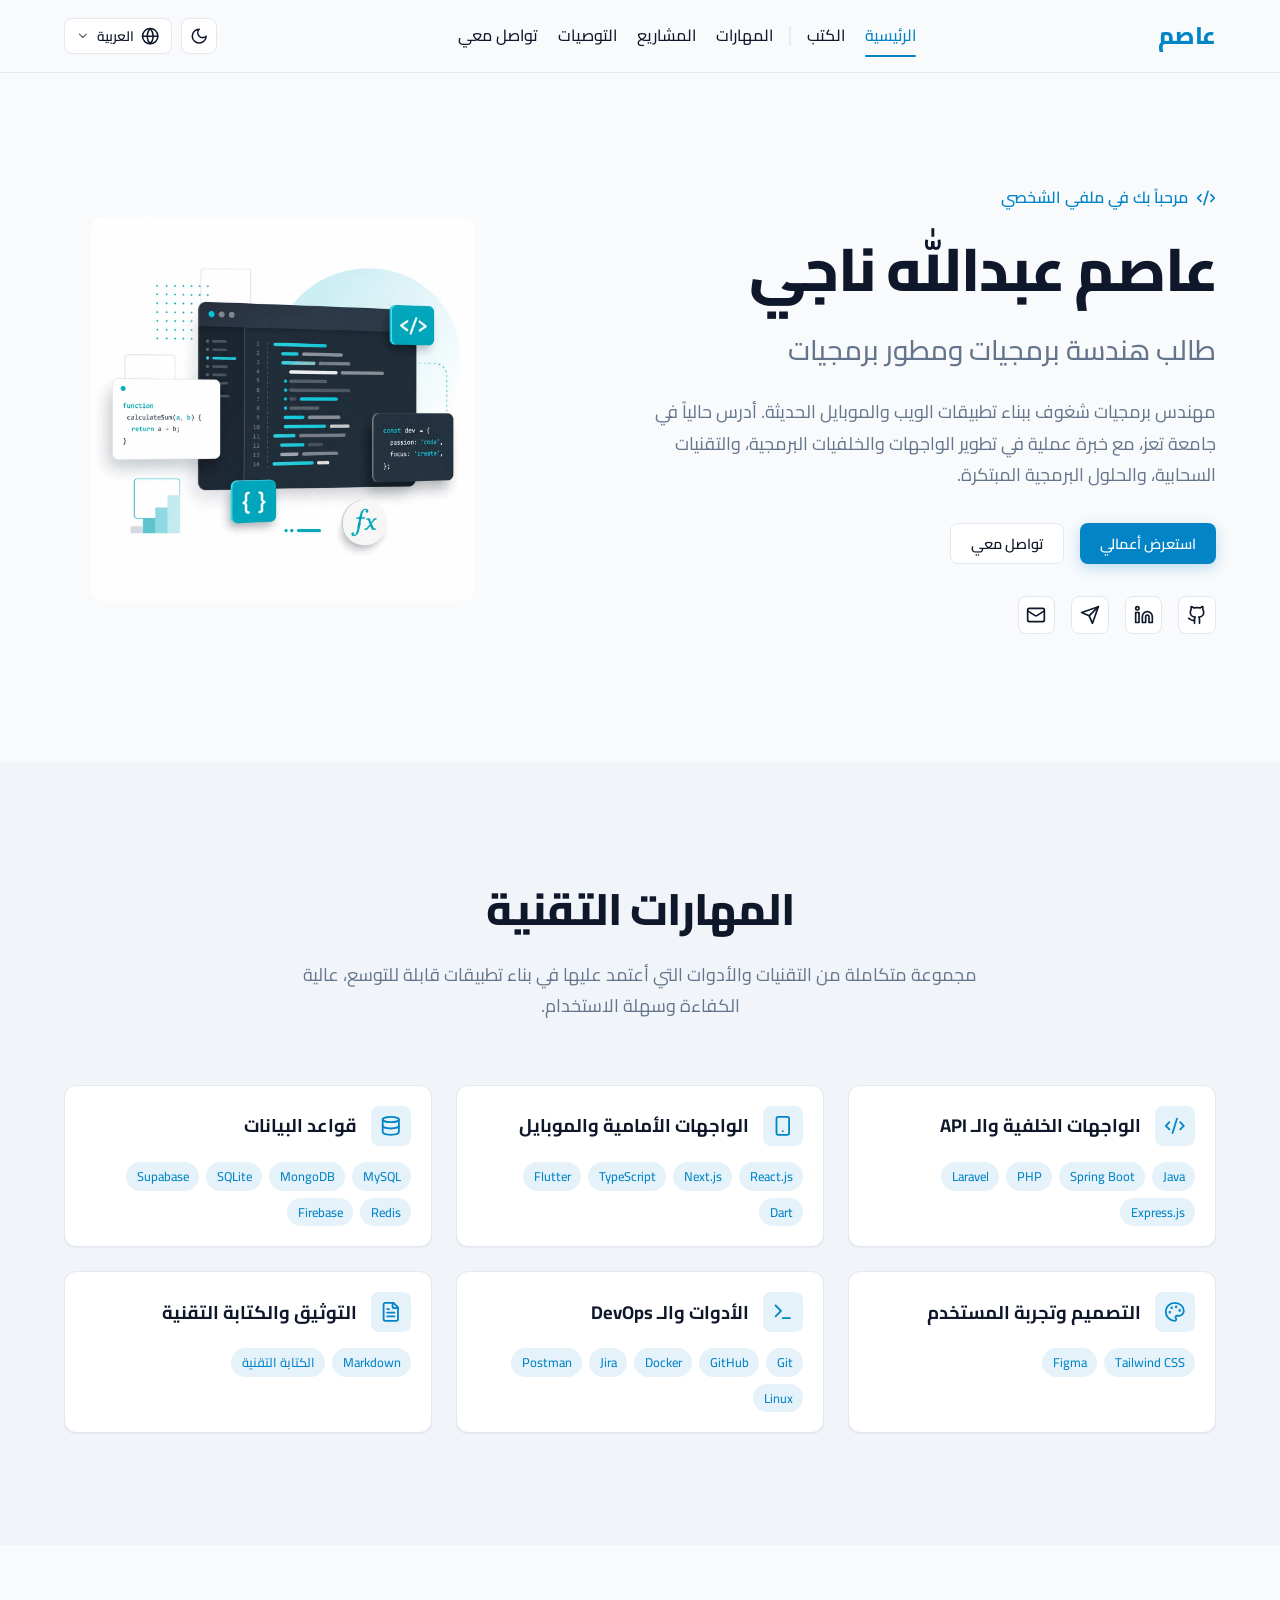
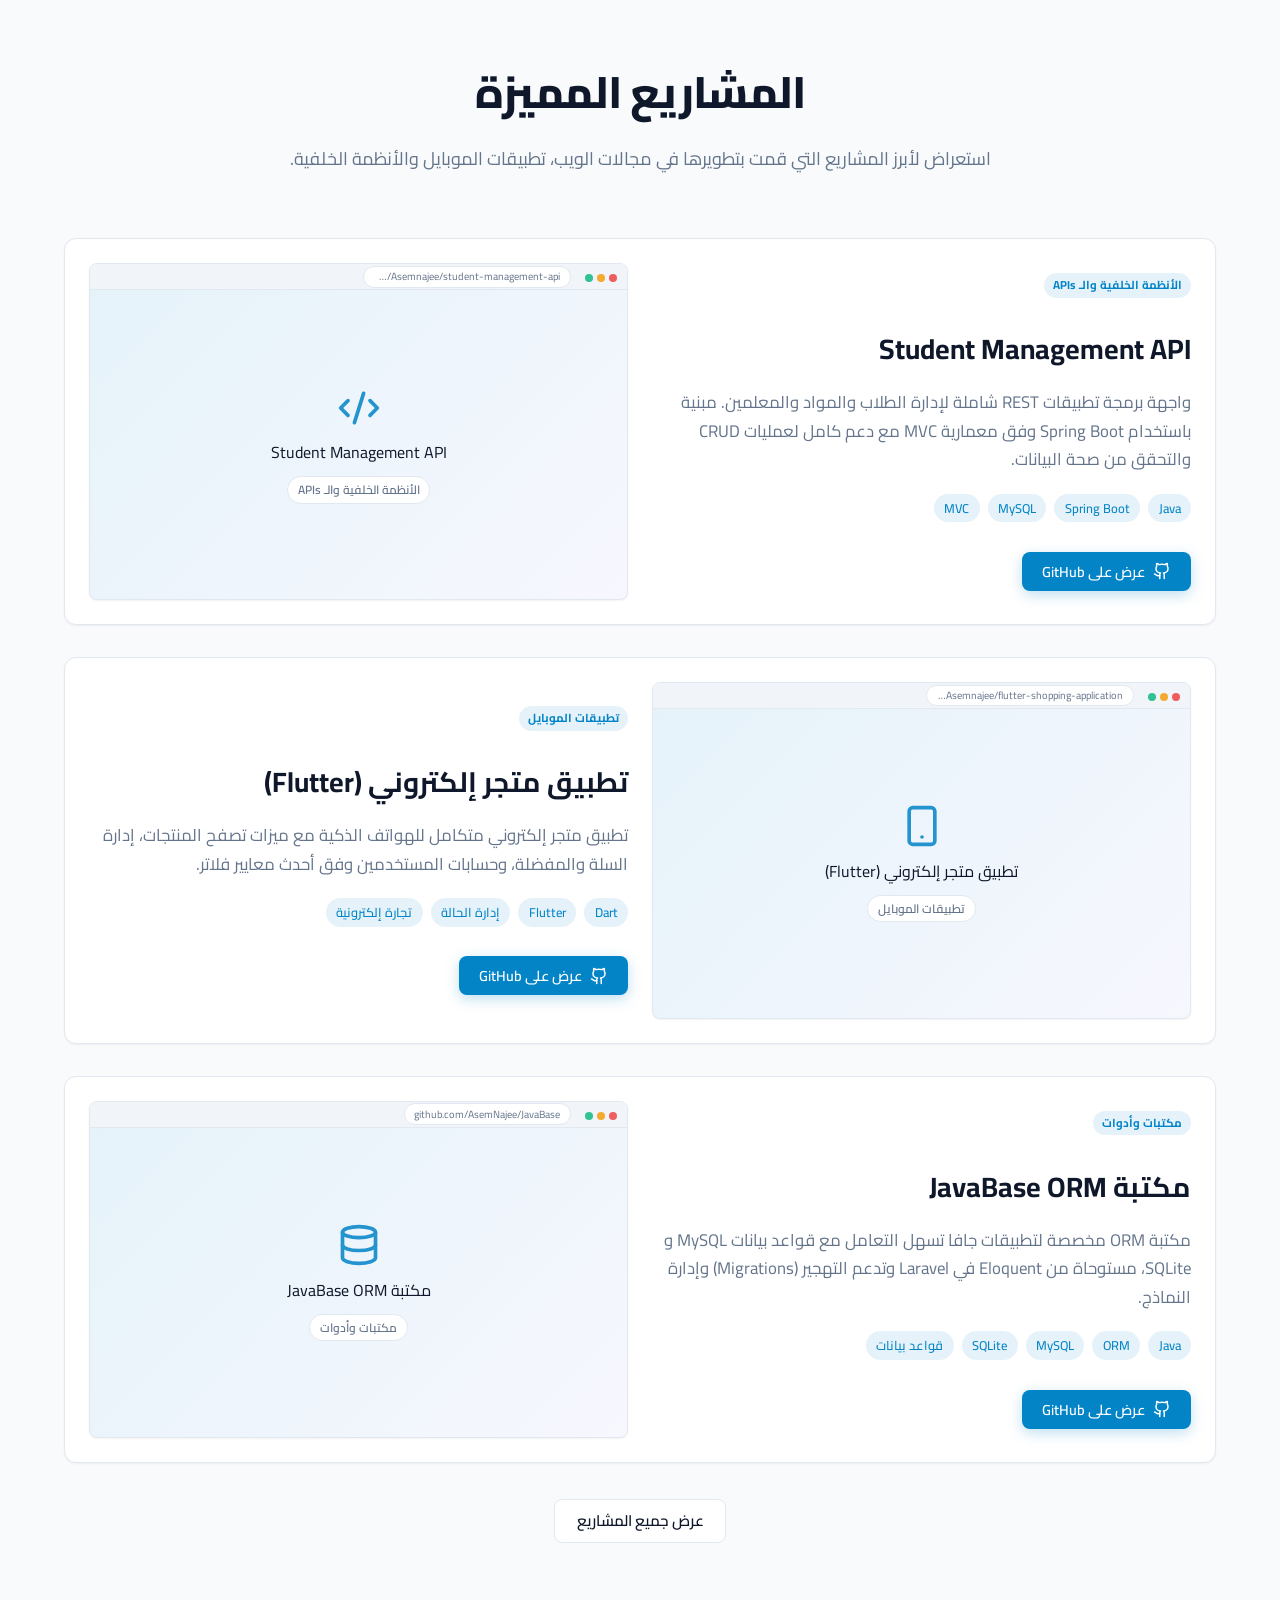
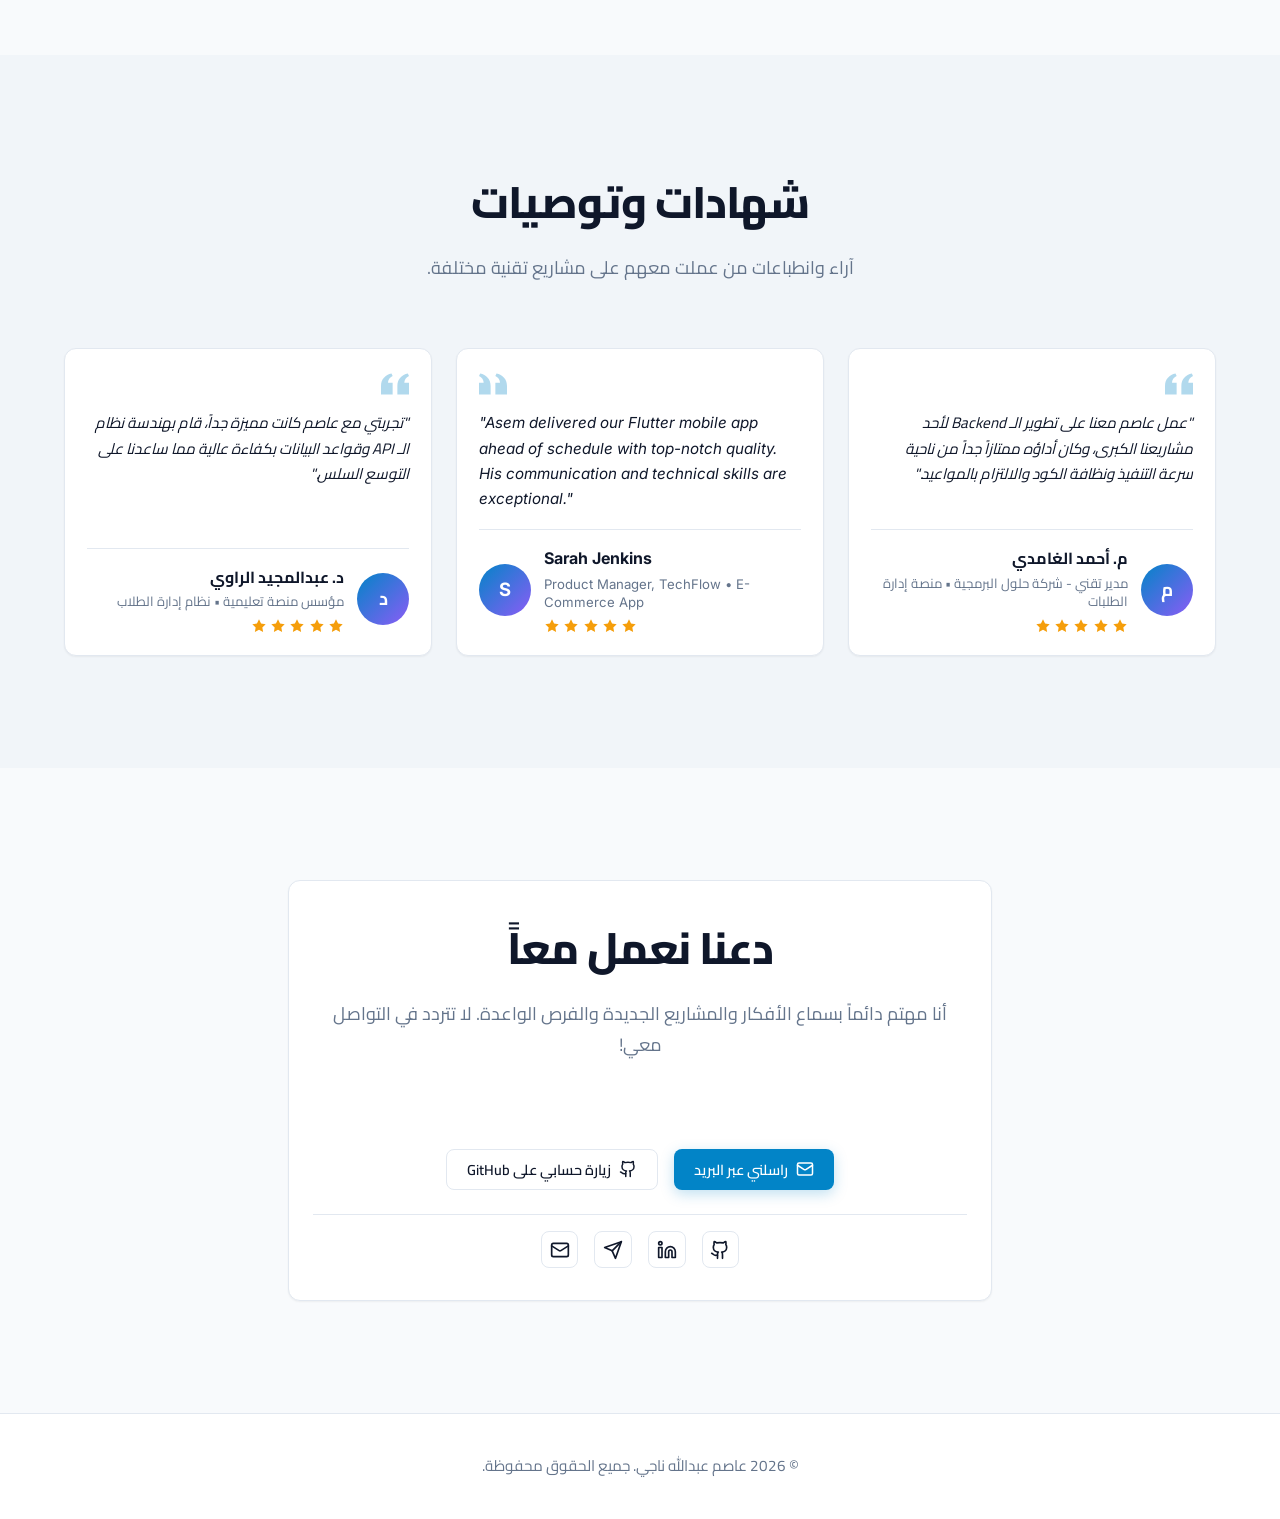
==== commit adef7496: "organizing json files" ====
--- a/index.html
+++ b/index.html
@@ -22,13 +22,18 @@
       <a href="#hero" class="nav-brand skeleton skeleton-text" id="nav-brand"></a>
 
       <nav id="nav-links" class="nav-links">
-        <a href="#hero" class="nav-link skeleton skeleton-text" id="nav-home"></a>
-        <a href="#projects" class="nav-link skeleton skeleton-text" id="nav-projects"></a>
-        <a href="#articles" class="nav-link skeleton skeleton-text" id="nav-articles"></a>
-        <a href="books.html" class="nav-link skeleton skeleton-text" id="nav-books"></a>
-        <a href="#skills" class="nav-link skeleton skeleton-text" id="nav-skills"></a>
-        <a href="#testimonials" class="nav-link skeleton skeleton-text" id="nav-testimonials"></a>
-        <a href="#contact" class="nav-link skeleton skeleton-text" id="nav-contact"></a>
+        <div class="nav-group nav-group-pages" aria-label="الصفحات">
+          <a href="#hero" class="nav-link skeleton skeleton-text" id="nav-home"></a>
+          <a href="articles.html" class="nav-link skeleton skeleton-text" id="nav-articles"></a>
+          <a href="books.html" class="nav-link skeleton skeleton-text" id="nav-books"></a>
+        </div>
+        <span class="nav-divider" aria-hidden="true"></span>
+        <div class="nav-group nav-group-sections" aria-label="أقسام الصفحة">
+          <a href="#skills" class="nav-link skeleton skeleton-text" id="nav-skills"></a>
+          <a href="#projects" class="nav-link skeleton skeleton-text" id="nav-projects"></a>
+          <a href="#testimonials" class="nav-link skeleton skeleton-text" id="nav-testimonials"></a>
+          <a href="#contact" class="nav-link skeleton skeleton-text" id="nav-contact"></a>
+        </div>
       </nav>
 
       <div class="nav-controls">
@@ -173,26 +178,6 @@
 
         <div class="projects-cta">
           <a href="projects.html" class="btn btn-outline skeleton skeleton-btn" id="projects-view-all"></a>
-        </div>
-      </div>
-    </section>
-
-    <!-- Articles Section -->
-    <section id="articles" class="section">
-      <div class="container">
-        <div class="section-header">
-          <h2 class="section-title skeleton skeleton-title" id="articles-title"></h2>
-          <p class="section-desc skeleton skeleton-desc" id="articles-desc"></p>
-        </div>
-
-        <div class="articles-grid" id="home-articles-wrapper">
-          <div class="skeleton-card skeleton"></div>
-          <div class="skeleton-card skeleton"></div>
-          <div class="skeleton-card skeleton"></div>
-        </div>
-
-        <div class="section-cta" style="margin-top: 2.5rem; text-align: center;">
-          <a href="articles.html" class="btn btn-outline skeleton skeleton-btn" id="articles-view-all"></a>
         </div>
       </div>
     </section>
@@ -295,8 +280,9 @@
     </a>
   </nav>
 
-  <!-- Scripts: Data Fallback + Template Engine -->
-  <script src="js/i18n-data.js?v=12"></script>
-  <script src="js/main.js?v=12" defer></script>
+  <!-- Scripts: Config + Data Fallback + Template Engine -->
+  <script src="data/config.js?v=13"></script>
+  <script src="js/i18n-data.js?v=13"></script>
+  <script src="js/main.js?v=13" defer></script>
 </body>
 </html>
--- a/css/style.css
+++ b/css/style.css
@@ -224,7 +224,23 @@
 .nav-links {
   display: flex;
   align-items: center;
-  gap: 2rem;
+  gap: 0.5rem;
+}
+
+.nav-group {
+  display: flex;
+  align-items: center;
+  gap: 1.25rem;
+}
+
+.nav-divider {
+  display: inline-block;
+  width: 1.5px;
+  height: 1.25rem;
+  background-color: var(--border);
+  margin: 0 0.5rem;
+  border-radius: var(--radius-full);
+  opacity: 0.8;
 }
 
 .nav-link {
@@ -2222,6 +2238,16 @@
   }
 
   /* Requirement: Hide the buttons placed in bottomnav from the mobile header menu */
+  .nav-group {
+    display: flex;
+    flex-direction: column;
+    align-items: stretch;
+    gap: 1rem;
+    width: 100%;
+  }
+
+  .nav-group-pages,
+  .nav-divider,
   .nav-links #nav-home,
   .nav-links #nav-articles,
   .nav-links #nav-books {
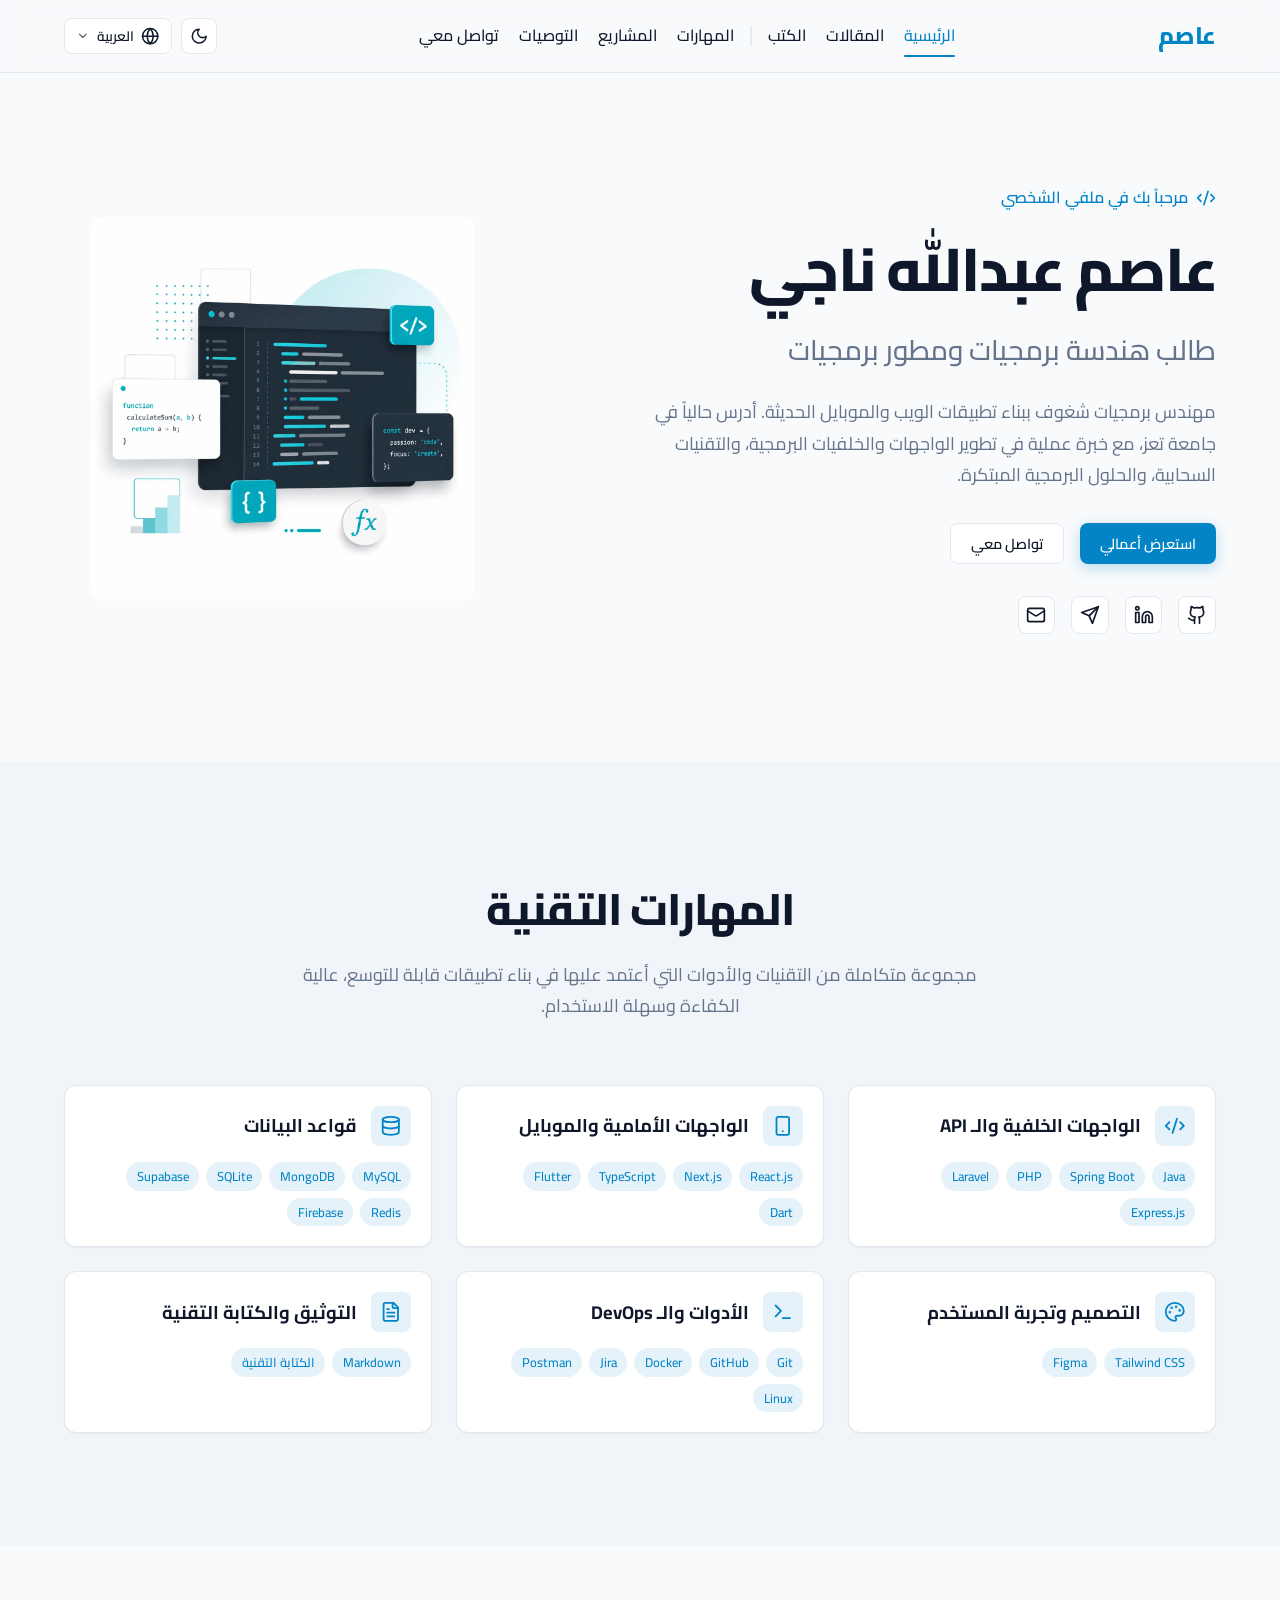
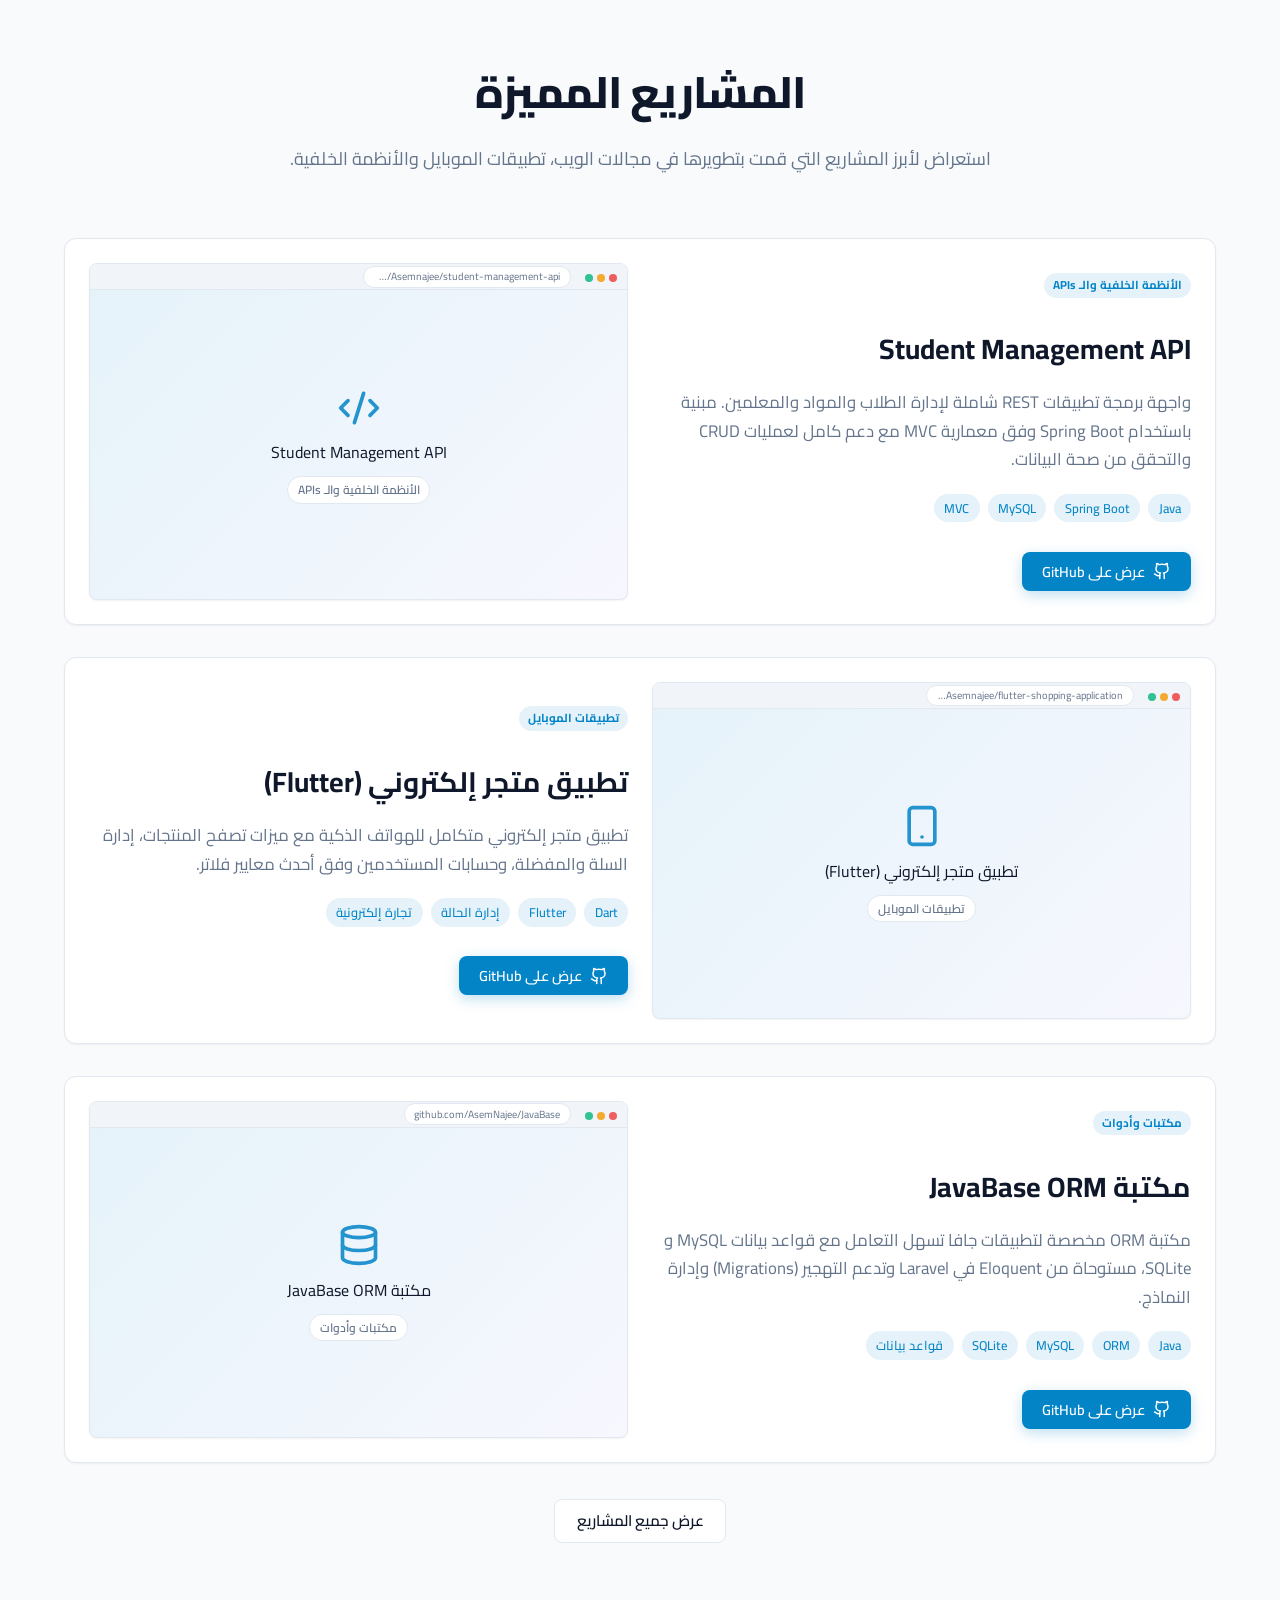
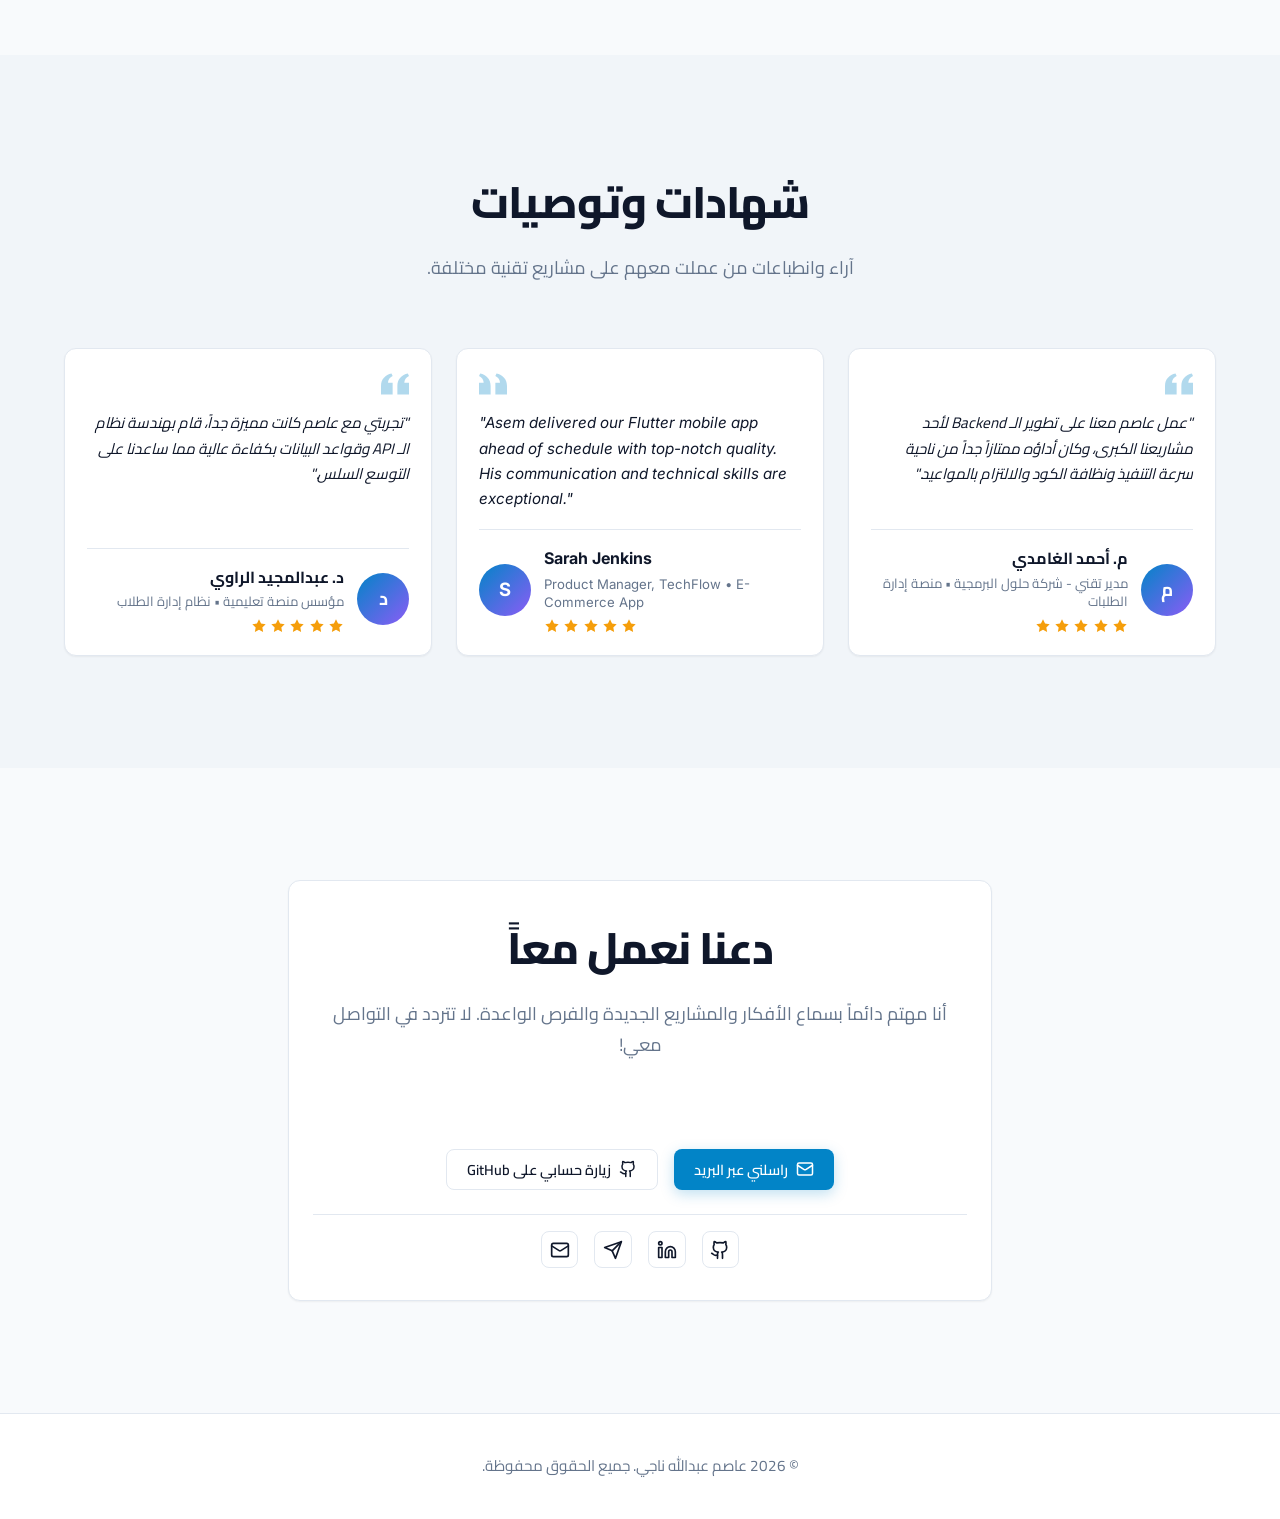
==== commit d06dab3d: "make project run only on http" ====
--- a/index.html
+++ b/index.html
@@ -280,9 +280,7 @@
     </a>
   </nav>
 
-  <!-- Scripts: Config + Data Fallback + Template Engine -->
-  <script src="data/config.js?v=13"></script>
-  <script src="js/i18n-data.js?v=13"></script>
-  <script src="js/main.js?v=13" defer></script>
+  <!-- Main Script -->
+  <script src="js/main.js?v=14" defer></script>
 </body>
 </html>
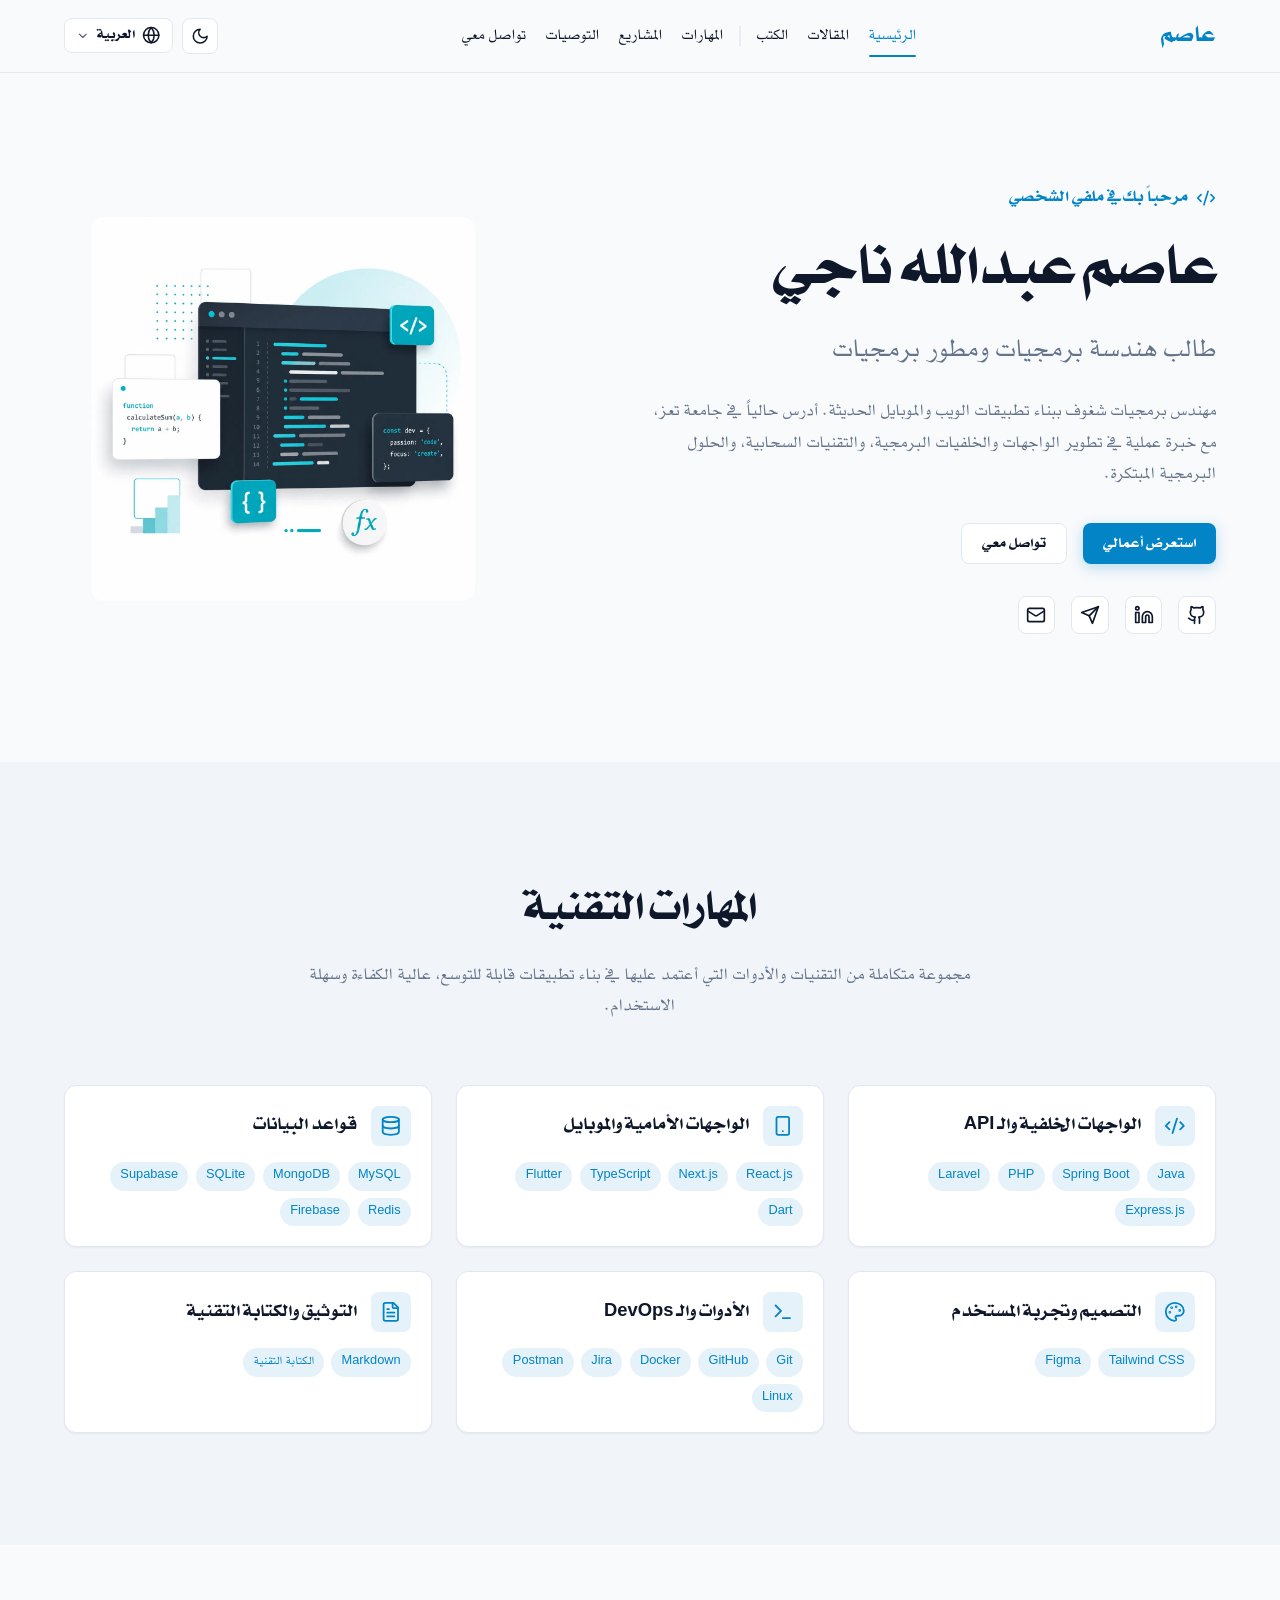
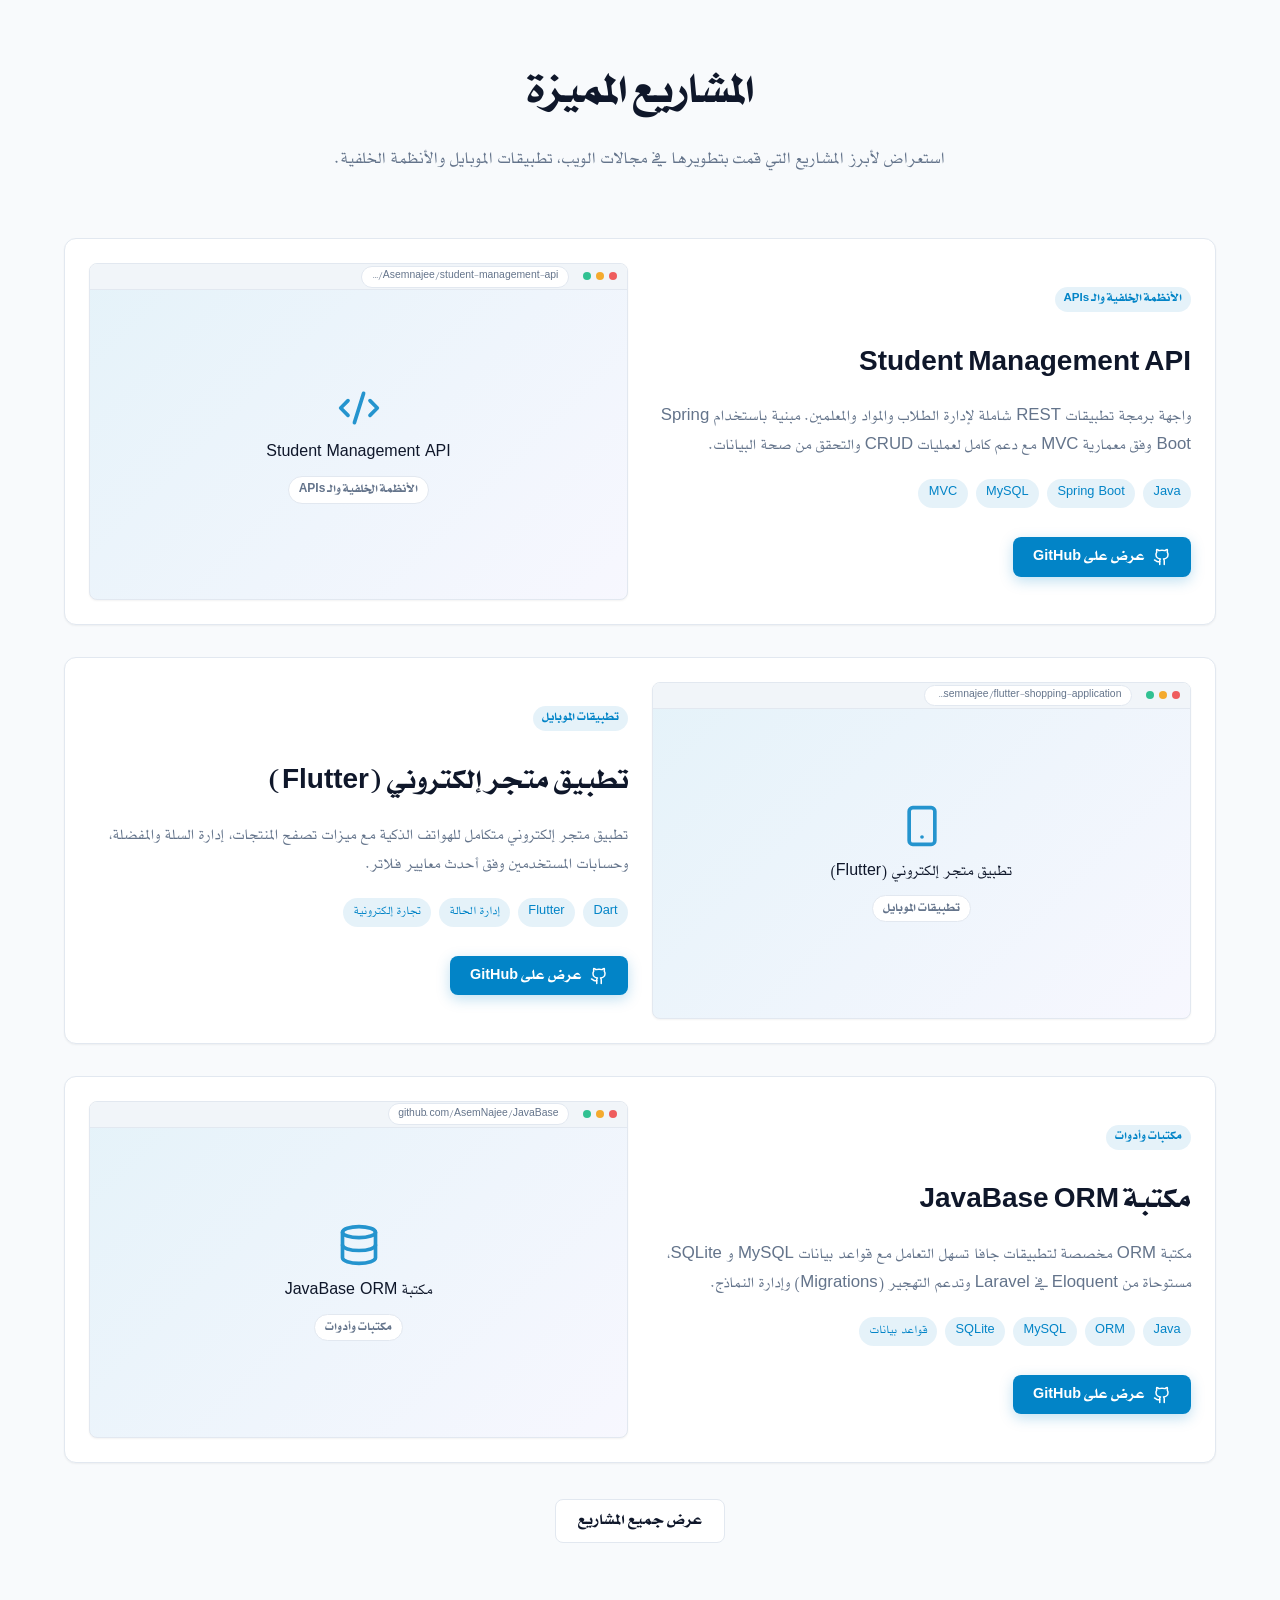
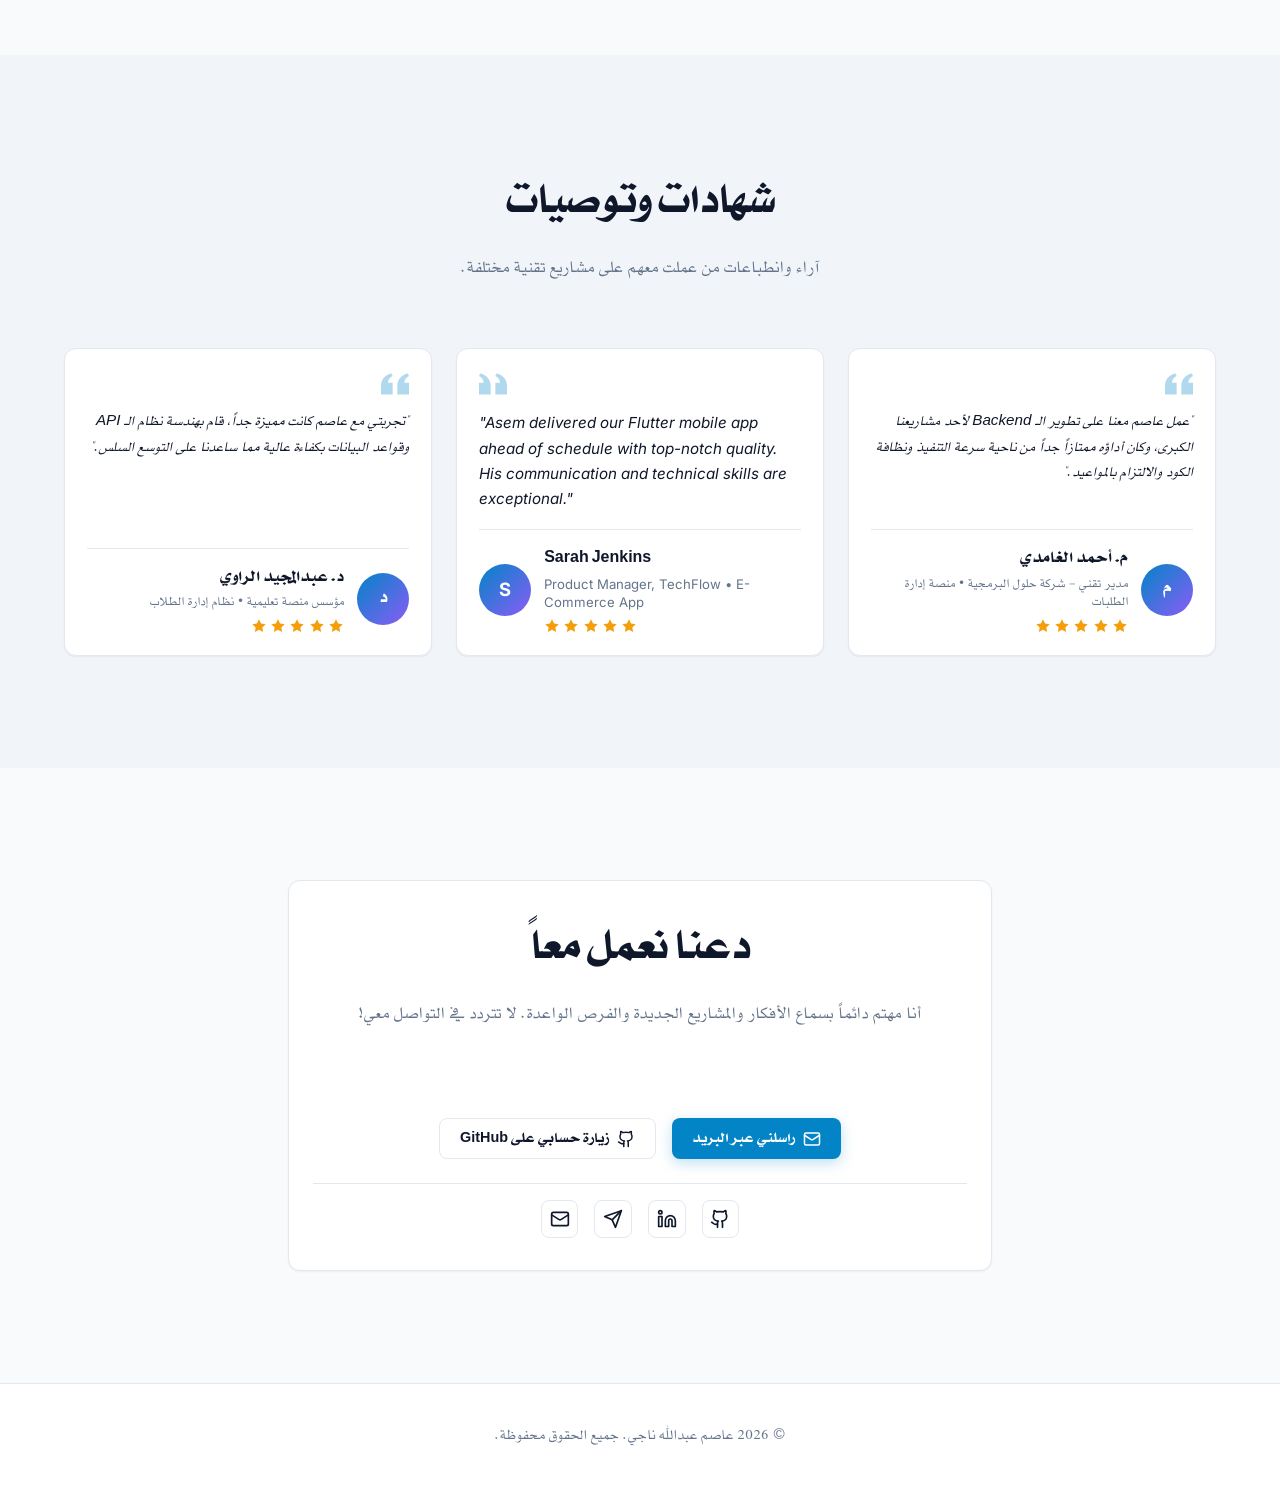
==== commit 426074c7: "fix default font" ====
--- a/index.html
+++ b/index.html
@@ -6,13 +6,8 @@
   <meta name="description" content="Portfolio Template">
   <title>Portfolio</title>
   
-  <!-- Google Fonts: Inter & Cairo -->
-  <link rel="preconnect" href="https://fonts.googleapis.com">
-  <link rel="preconnect" href="https://fonts.gstatic.com" crossorigin>
-  <link href="https://fonts.googleapis.com/css2?family=Cairo:wght@400;500;600;700;800&family=Inter:wght@400;500;600;700;800&display=swap" rel="stylesheet">
-  
-  <!-- External CSS -->
-  <link rel="stylesheet" href="css/style.css?v=12">
+  <!-- Stylesheet -->
+  <link rel="stylesheet" href="css/style.css?v=14">
 </head>
 <body>
 
--- a/css/style.css
+++ b/css/style.css
@@ -5,6 +5,110 @@
    ========================================================================== */
 
 @import url('https://fonts.googleapis.com/css2?family=Cairo:wght@400;500;600;700;800&family=Inter:wght@400;500;600;700;800&display=swap');
+@import url('https://fonts.googleapis.com/css2?family=Almarai:wght@400;700;800&family=Cairo:wght@400;500;600;700;800&family=Inter:wght@400;500;600;700;800&family=Tajawal:wght@400;500;700&display=swap');
+
+/* --------------------------------------------------------------------------
+   Local Arabic Typography (@font-face)
+   -------------------------------------------------------------------------- */
+@font-face {
+  font-family: 'Adobe Naskh';
+  src: url('../assets/fonts/ar/text/adobe-naskh.ttf') format('truetype'),
+       url('../assets/fonts/ar/text/%D8%AE%D8%B7%20%D8%A7%D8%AF%D9%88%D8%A8%D9%8A%20%D9%86%D8%B3%D8%AE.ttf') format('truetype');
+  font-weight: 400;
+  font-style: normal;
+  font-display: swap;
+  size-adjust: 122%;
+}
+
+@font-face {
+  font-family: 'KA Typical Naskh';
+  src: url('../assets/fonts/ar/text/ka-typical.ttf') format('truetype'),
+       url('../assets/fonts/ar/text/KATypicalNaskhv2.0.ttf') format('truetype');
+  font-weight: 400;
+  font-style: normal;
+  font-display: swap;
+  size-adjust: 120%;
+}
+
+@font-face {
+  font-family: 'Muna';
+  src: url('../assets/fonts/ar/text/muna.ttf') format('truetype'),
+       url('../assets/fonts/ar/text/Muna.ttf') format('truetype');
+  font-weight: 400;
+  font-style: normal;
+  font-display: swap;
+  size-adjust: 110%;
+}
+
+@font-face {
+  font-family: 'Muna';
+  src: url('../assets/fonts/ar/heading/muna-black.ttf') format('truetype'),
+       url('../assets/fonts/ar/heading/MunaBlack.ttf') format('truetype');
+  font-weight: 700 900;
+  font-style: normal;
+  font-display: swap;
+  size-adjust: 110%;
+}
+
+@font-face {
+  font-family: 'Zain';
+  src: url('../assets/fonts/ar/heading/zain.ttf') format('truetype'),
+       url('../assets/fonts/ar/heading/Zain%20PC-VF.ttf') format('truetype');
+  font-weight: 100 900;
+  font-style: normal;
+  font-display: swap;
+  size-adjust: 102%;
+}
+
+@font-face {
+  font-family: 'AlMohanad';
+  src: url('../assets/fonts/ar/heading/almohanad.ttf') format('truetype'),
+       url('../assets/fonts/ar/heading/%D8%AE%D8%B7%20%D8%AE%D8%A7%D9%84%D8%AF%D8%A8%D9%88%D9%84%D8%AF(%D8%A7%D9%84%D9%85%D9%87%D9%86%D8%AF).ttf') format('truetype');
+  font-weight: 700;
+  font-style: normal;
+  font-display: swap;
+  size-adjust: 96%;
+}
+
+@font-face {
+  font-family: 'Milan Display';
+  src: url('../assets/fonts/ar/heading/milan-display.otf') format('opentype'),
+       url('../assets/fonts/ar/heading/Milan%20Display%20Black.otf') format('opentype');
+  font-weight: 900;
+  font-style: normal;
+  font-display: swap;
+  size-adjust: 92%;
+}
+
+@font-face {
+  font-family: 'AlJazeera';
+  src: url('../assets/fonts/ar/text/aljazeera.ttf') format('truetype'),
+       url('../assets/fonts/ar/text/%D8%A7%D9%84%D8%AC%D8%B2%D9%8A%D8%B1%D8%A9.ttf') format('truetype');
+  font-weight: 400;
+  font-style: normal;
+  font-display: swap;
+  size-adjust: 104%;
+}
+
+@font-face {
+  font-family: 'AlJazeera';
+  src: url('../assets/fonts/ar/heading/aljazeera-bold.ttf') format('truetype'),
+       url('../assets/fonts/ar/heading/%D8%A7%D9%84%D8%AC%D8%B2%D9%8A%D8%B1%D8%A9%20%D8%B9%D8%B1%D9%8A%D8%B6.ttf') format('truetype');
+  font-weight: 700;
+  font-style: normal;
+  font-display: swap;
+  size-adjust: 104%;
+}
+
+@font-face {
+  font-family: 'Amiri';
+  src: local('Amiri'),
+       url('https://fonts.gstatic.com/s/amiri/v28/J7acnpFqFp3u5v5K.woff2') format('woff2');
+  font-weight: 400;
+  font-style: normal;
+  font-display: swap;
+  size-adjust: 120%;
+}
 
 /* --------------------------------------------------------------------------
    1. Design System & CSS Variables
@@ -42,12 +146,17 @@
 
   /* Typography */
   --font-sans: 'Inter', system-ui, -apple-system, BlinkMacSystemFont, 'Segoe UI', Roboto, sans-serif;
-  --font-arabic: 'Cairo', 'Segoe UI', Tahoma, sans-serif;
+  --font-arabic: 'Muna', 'Segoe UI', Tahoma, sans-serif;
+  --font-heading: var(--font-arabic);
+  --article-font: var(--font-arabic);
   --transition: all 0.25s cubic-bezier(0.4, 0, 0.2, 1);
+  --transition-fast: all 0.15s ease;
+  --surface: var(--card);
 }
 
 /* Dark Theme - Activated via .dark class on <html> */
 html.dark {
+  --surface: var(--card);
   --background: #0b0f19;
   --foreground: #f1f5f9;
   --card: #111827;
@@ -74,6 +183,17 @@
 
 html[dir="rtl"] body {
   font-family: var(--font-arabic);
+}
+
+html[dir="rtl"] h1,
+html[dir="rtl"] h2,
+html[dir="rtl"] h3,
+html[dir="rtl"] h4,
+html[dir="rtl"] h5,
+html[dir="rtl"] h6,
+html[dir="rtl"] .hero-title,
+html[dir="rtl"] .section-title {
+  font-family: var(--font-heading);
 }
 
 /* --------------------------------------------------------------------------
@@ -1336,7 +1456,7 @@
 .testimonial-card[dir="rtl"] {
   direction: rtl;
   text-align: right;
-  font-family: 'Cairo', sans-serif;
+  font-family: 'Muna', sans-serif;
 }
 
 .testimonial-card[dir="ltr"] {
@@ -1938,6 +2058,203 @@
   margin-bottom: 0.85rem;
 }
 
+/* --------------------------------------------------------------------------
+   Reader Font Selector (article.html)
+   -------------------------------------------------------------------------- */
+.reader-font-dropdown-container {
+  position: relative;
+  display: inline-flex;
+  margin-inline-start: auto;
+}
+
+.reader-font-btn {
+  display: inline-flex;
+  align-items: center;
+  gap: 0.4rem;
+  padding: 0.35rem 0.85rem;
+  font-size: 0.8125rem;
+  font-weight: 500;
+  color: var(--foreground);
+  background-color: var(--secondary);
+  border: 1px solid var(--border);
+  border-radius: var(--radius-full);
+  cursor: pointer;
+  transition: var(--transition);
+  font-family: inherit;
+  user-select: none;
+}
+
+.reader-font-btn:hover {
+  background-color: var(--primary-light);
+  border-color: var(--primary);
+  color: var(--primary);
+}
+
+.reader-font-icon {
+  width: 1rem;
+  height: 1rem;
+  color: var(--primary);
+  flex-shrink: 0;
+}
+
+.reader-font-btn .chevron-icon {
+  width: 0.85rem;
+  height: 0.85rem;
+  transition: transform var(--transition-fast);
+  color: var(--muted-foreground);
+}
+
+.reader-font-dropdown-container.open .reader-font-btn .chevron-icon {
+  transform: rotate(180deg);
+}
+
+@keyframes dropdownFadeIn {
+  from {
+    opacity: 0;
+    transform: translateY(-6px);
+  }
+  to {
+    opacity: 1;
+    transform: translateY(0);
+  }
+}
+
+.reader-font-menu {
+  display: none;
+  position: absolute;
+  top: calc(100% + 0.5rem);
+  inset-inline-end: 0;
+  width: 250px;
+  background-color: var(--card);
+  border: 1px solid var(--border);
+  border-radius: var(--radius);
+  box-shadow: var(--shadow-lg);
+  padding: 0.5rem;
+  z-index: 100;
+  max-height: 380px;
+  overflow-y: auto;
+}
+
+.reader-font-menu.open {
+  display: block;
+  animation: dropdownFadeIn 0.2s cubic-bezier(0.16, 1, 0.3, 1);
+}
+
+/* Reader Font Size Control Bar */
+.reader-size-bar {
+  display: flex;
+  align-items: center;
+  justify-content: space-between;
+  padding: 0.45rem 0.6rem;
+  margin-bottom: 0.35rem;
+  background-color: var(--secondary);
+  border-radius: var(--radius-sm);
+  border: 1px solid var(--border);
+}
+
+.reader-size-title {
+  font-size: 0.75rem;
+  font-weight: 700;
+  color: var(--foreground);
+}
+
+.reader-size-controls {
+  display: flex;
+  align-items: center;
+  gap: 0.25rem;
+}
+
+.reader-size-btn {
+  display: inline-flex;
+  align-items: center;
+  justify-content: center;
+  width: 1.75rem;
+  height: 1.75rem;
+  border-radius: 4px;
+  border: 1px solid var(--border);
+  background: var(--card);
+  color: var(--foreground);
+  font-size: 0.8rem;
+  font-weight: 700;
+  cursor: pointer;
+  transition: all var(--transition-fast);
+  user-select: none;
+}
+
+.reader-size-btn:hover {
+  background: var(--primary-light);
+  border-color: var(--primary);
+  color: var(--primary);
+}
+
+.reader-size-btn:disabled {
+  opacity: 0.35;
+  cursor: not-allowed;
+}
+
+.reader-size-val {
+  font-size: 0.75rem;
+  font-weight: 700;
+  color: var(--primary);
+  min-width: 2.75rem;
+  text-align: center;
+}
+
+.font-menu-group-title {
+  font-size: 0.7rem;
+  font-weight: 700;
+  text-transform: uppercase;
+  letter-spacing: 0.05em;
+  color: var(--muted-foreground);
+  padding: 0.45rem 0.65rem 0.25rem 0.65rem;
+}
+
+.font-menu-divider {
+  height: 1px;
+  background-color: var(--border);
+  margin: 0.35rem 0;
+}
+
+.reader-font-option {
+  width: 100%;
+  display: flex;
+  align-items: center;
+  justify-content: space-between;
+  padding: 0.55rem 0.75rem;
+  border-radius: var(--radius-sm);
+  background: transparent;
+  border: none;
+  color: var(--foreground);
+  cursor: pointer;
+  font-size: 0.95rem;
+  text-align: start;
+  transition: var(--transition);
+}
+
+.reader-font-option:hover,
+.reader-font-option:focus {
+  background-color: var(--secondary);
+  color: var(--primary);
+}
+
+.reader-font-option.active {
+  background-color: var(--primary-light);
+  color: var(--primary);
+  font-weight: 700;
+}
+
+.reader-font-check {
+  display: none;
+  width: 1rem;
+  height: 1rem;
+  color: var(--primary);
+  flex-shrink: 0;
+}
+
+.reader-font-option.active .reader-font-check {
+  display: block;
+}
+
 .article-main-title {
   font-size: clamp(1.75rem, 4vw, 2.5rem);
   font-weight: 800;
@@ -1961,15 +2278,31 @@
 
 /* Markdown Body Typography */
 .markdown-body {
-  font-size: 1.05rem;
-  line-height: 1.8;
-  color: var(--foreground);
+  font-family: var(--article-font, var(--font-arabic)) !important;
+  font-size: calc(1.05rem * var(--article-font-scale, 1));
+  line-height: 1.85;
+  color: var(--foreground);
+}
+
+.markdown-body p,
+.markdown-body li,
+.markdown-body blockquote,
+.markdown-body td,
+.markdown-body th {
+  font-family: inherit;
 }
 
 .markdown-body h1,
 .markdown-body h2,
 .markdown-body h3,
-.markdown-body h4 {
+.markdown-body h4,
+html[dir="rtl"] .markdown-body h1,
+html[dir="rtl"] .markdown-body h2,
+html[dir="rtl"] .markdown-body h3,
+html[dir="rtl"] .markdown-body h4,
+html[dir="rtl"] .markdown-body h5,
+html[dir="rtl"] .markdown-body h6 {
+  font-family: var(--article-font, var(--font-heading));
   font-weight: 700;
   color: var(--foreground);
   margin-top: 2.25rem;
@@ -2022,14 +2355,14 @@
 }
 
 .markdown-body code {
-  font-family: 'JetBrains Mono', Consolas, Monaco, monospace;
+  font-family: 'JetBrains Mono', Consolas, Monaco, monospace !important;
   font-size: 0.875em;
   background-color: var(--secondary);
   color: var(--primary);
   padding: 0.15rem 0.4rem;
   border-radius: 4px;
   border: 1px solid var(--border);
-  direction: ltr;
+  direction: ltr !important;
   unicode-bidi: isolate;
 }
 
@@ -2042,17 +2375,25 @@
   margin: 1.5rem 0;
   border: 1px solid var(--border);
   position: relative;
-  direction: ltr;
-  text-align: left;
+  direction: ltr !important;
+  text-align: left !important;
+}
+
+html:not(.dark) .markdown-body pre {
+  background-color: #f8fafc;
+  color: #1e293b;
+  border-color: #e2e8f0;
 }
 
 .markdown-body pre code {
-  background: transparent;
-  border: none;
+  background: transparent !important;
+  border: none !important;
   color: inherit;
   padding: 0;
   font-size: 0.9rem;
   line-height: 1.6;
+  direction: ltr !important;
+  font-family: 'JetBrains Mono', Consolas, Monaco, monospace !important;
 }
 
 /* Copy Code Button */
@@ -2089,6 +2430,17 @@
   color: #ffffff;
 }
 
+html:not(.dark) .copy-code-btn {
+  background: rgba(0, 0, 0, 0.05);
+  border: 1px solid rgba(0, 0, 0, 0.12);
+  color: #475569;
+}
+
+html:not(.dark) .copy-code-btn:hover {
+  background: rgba(0, 0, 0, 0.1);
+  color: #0f172a;
+}
+
 /* Responsive Tables for Markdown (Prevents Mobile Overflow) */
 .table-responsive {
   width: 100%;
@@ -2173,7 +2525,8 @@
     right: 0;
     height: calc(3.75rem + env(safe-area-inset-bottom, 0px));
     padding-bottom: env(safe-area-inset-bottom, 0px);
-    background: color-mix(in srgb, var(--surface) 92%, transparent);
+    background-color: var(--card);
+    background: color-mix(in srgb, var(--card) 92%, transparent);
     backdrop-filter: blur(16px);
     -webkit-backdrop-filter: blur(16px);
     border-top: 1px solid var(--border);
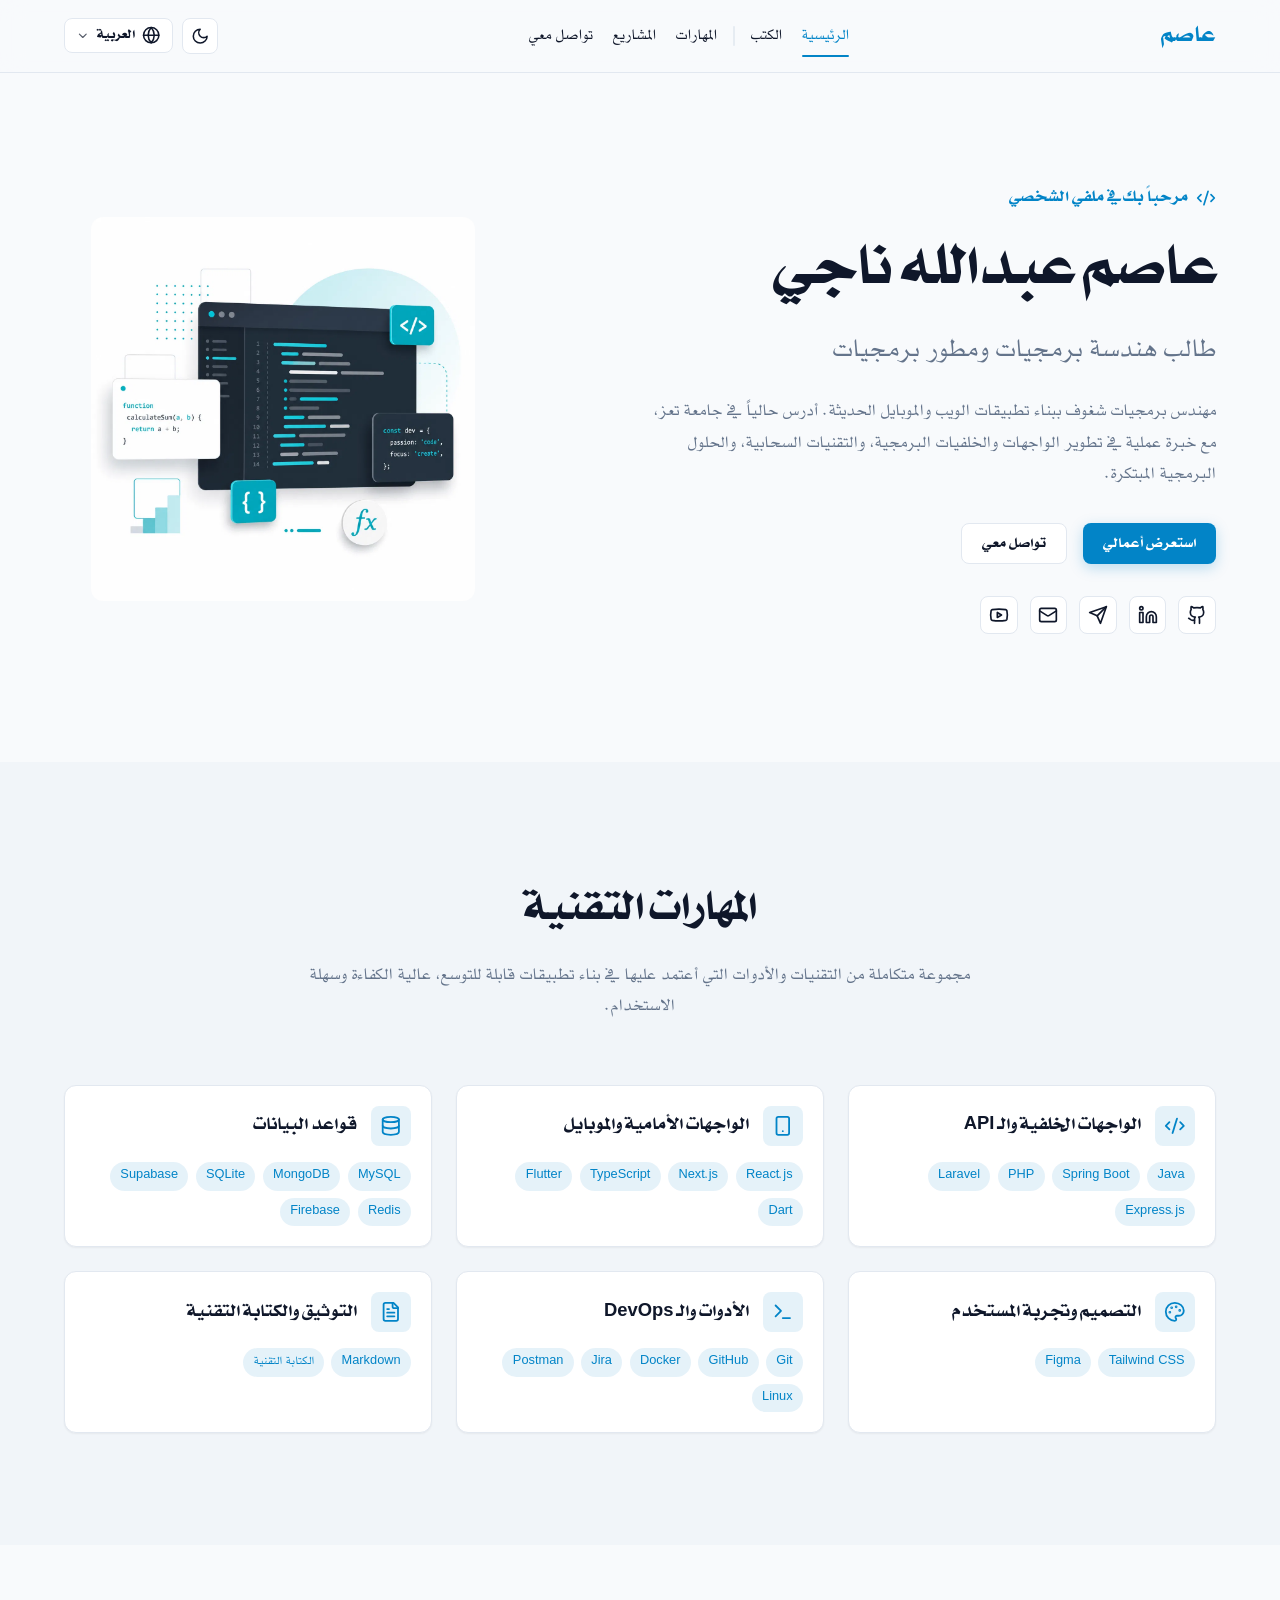
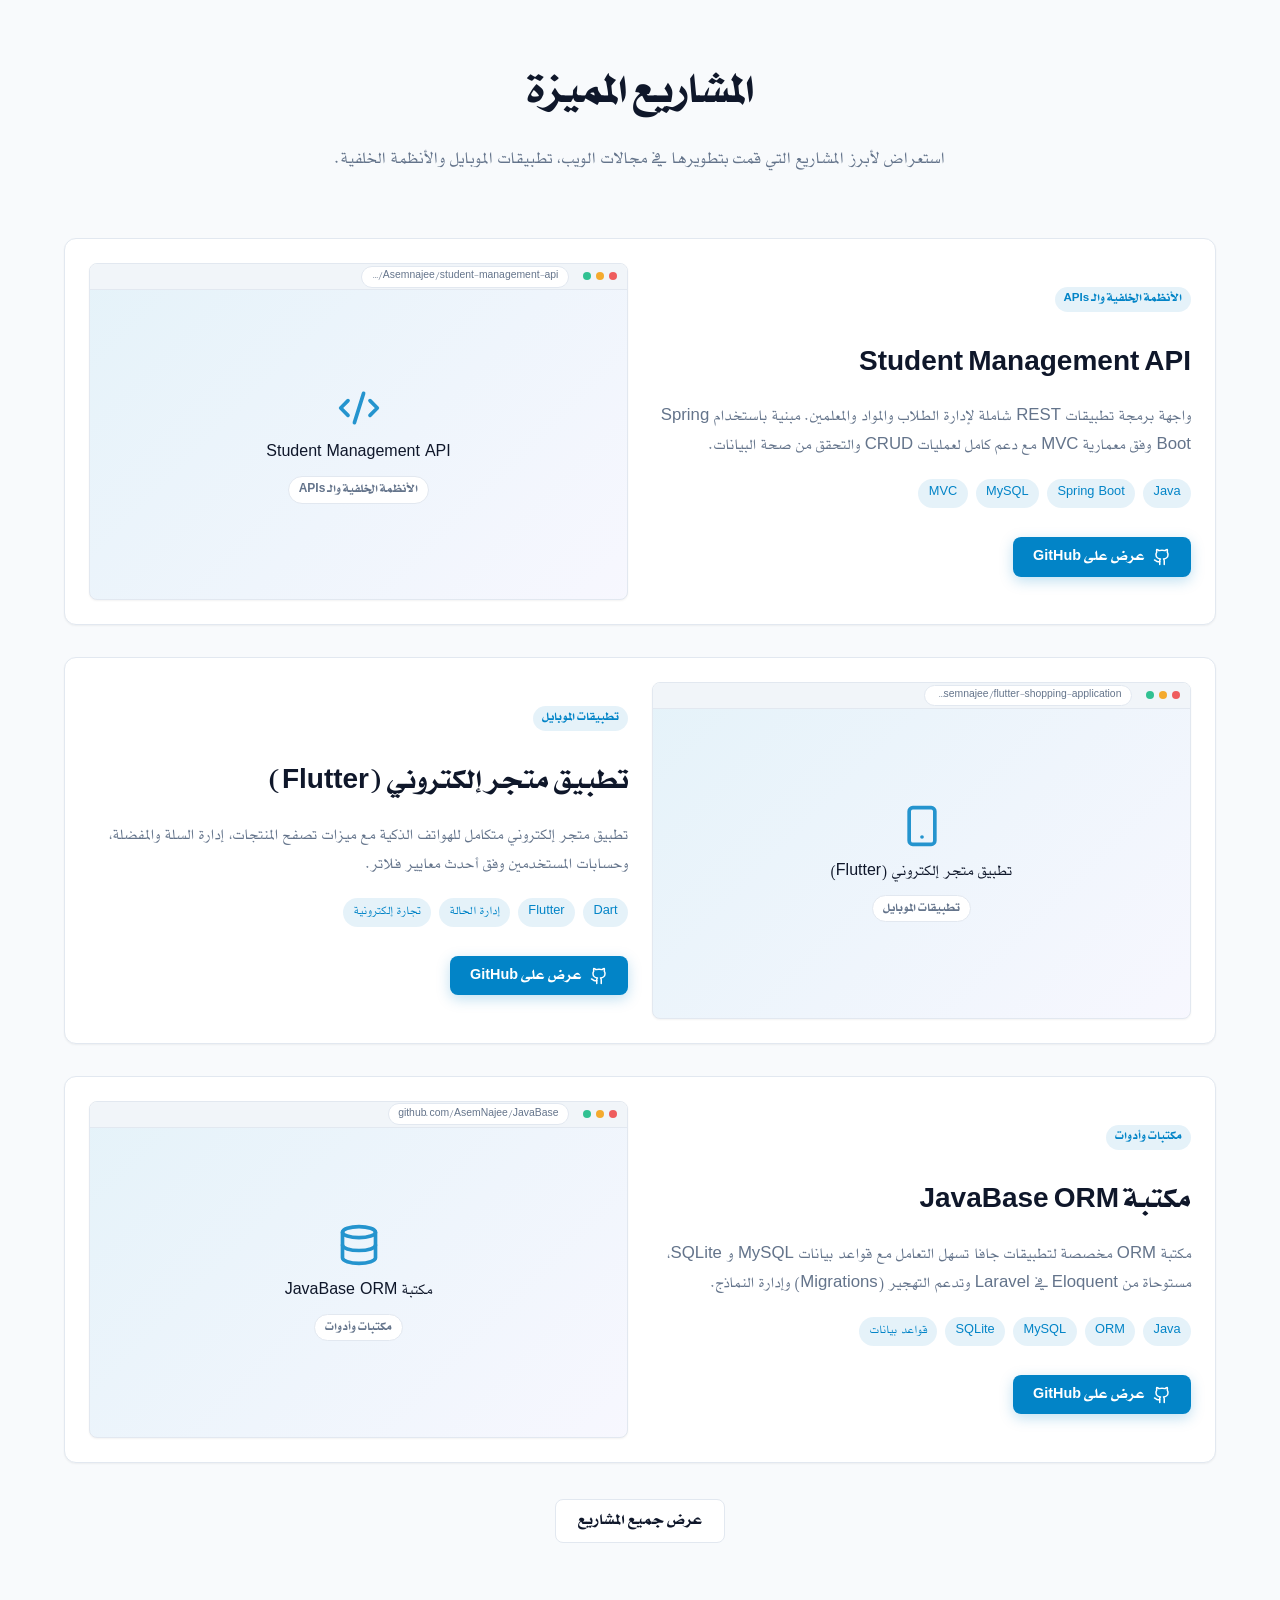
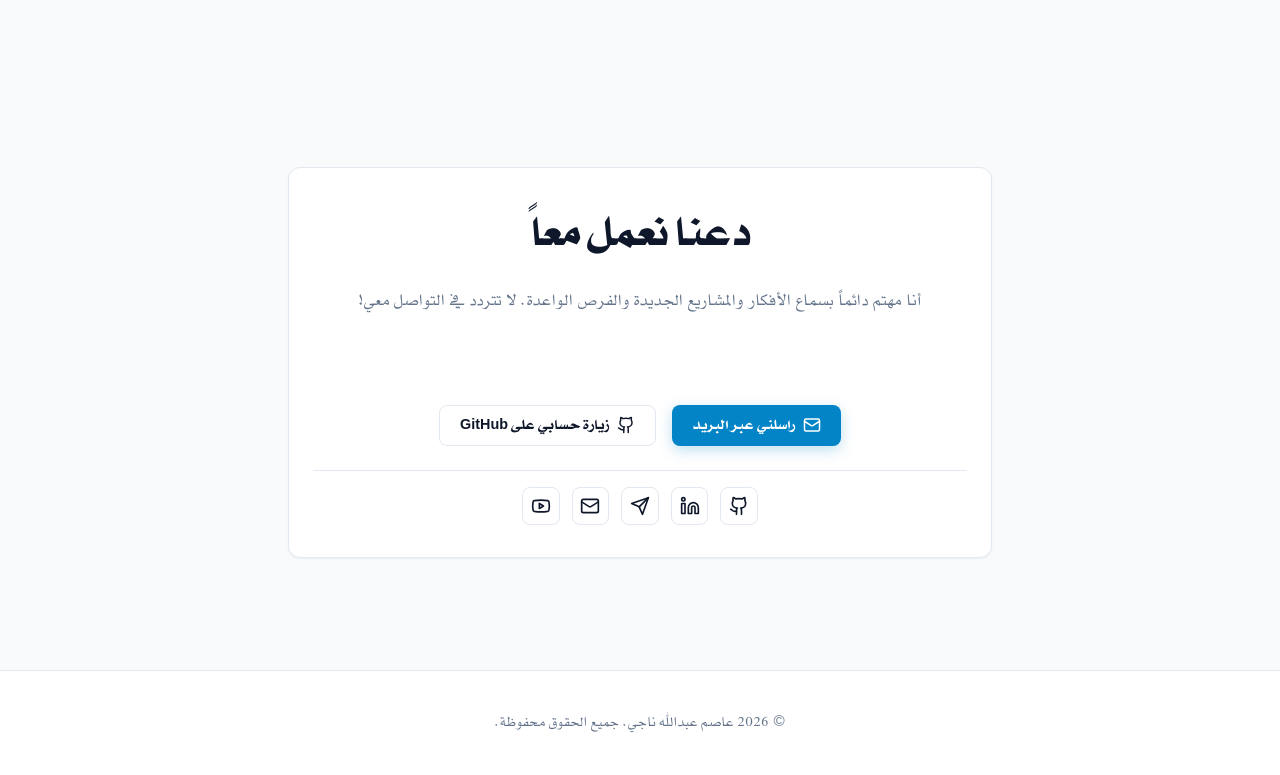
==== commit a49b3304: "add social icon customization" ====
--- a/index.html
+++ b/index.html
@@ -103,32 +103,8 @@
               <a href="#contact" class="btn btn-outline skeleton skeleton-btn" id="hero-get-in-touch"></a>
             </div>
 
-            <div class="hero-socials">
-              <a href="https://github.com/Asemnajee" target="_blank" rel="noopener noreferrer" class="social-btn" aria-label="GitHub Profile">
-                <svg xmlns="http://www.w3.org/2000/svg" viewBox="0 0 24 24" fill="none" stroke="currentColor" stroke-width="2" stroke-linecap="round" stroke-linejoin="round">
-                  <path d="M15 22v-4a4.8 4.8 0 0 0-1-3.5c3 0 6-2 6-5.5.08-1.25-.27-2.48-1-3.5.28-1.15.28-2.35 0-3.5 0 0-1 0-3 1.5-2.64-.5-5.36-.5-8 0C6 2 5 2 5 2c-.3 1.15-.3 2.35 0 3.5A5.403 5.403 0 0 0 4 9c0 3.5 3 5.5 6 5.5-.39.49-.68 1.05-.85 1.65-.17.6-.22 1.23-.15 1.85v4"></path>
-                  <path d="M9 18c-4.51 2-5-2-7-2"></path>
-                </svg>
-              </a>
-              <a href="https://www.linkedin.com/in/asemnajee" target="_blank" rel="noopener noreferrer" class="social-btn" aria-label="LinkedIn Profile">
-                <svg xmlns="http://www.w3.org/2000/svg" viewBox="0 0 24 24" fill="none" stroke="currentColor" stroke-width="2" stroke-linecap="round" stroke-linejoin="round">
-                  <path d="M16 8a6 6 0 0 1 6 6v7h-4v-7a2 2 0 0 0-2-2 2 2 0 0 0-2 2v7h-4v-7a6 6 0 0 1 6-6z"></path>
-                  <rect width="4" height="12" x="2" y="9"></rect>
-                  <circle cx="4" cy="4" r="2"></circle>
-                </svg>
-              </a>
-              <a href="https://t.me/AsemNajee" target="_blank" rel="noopener noreferrer" class="social-btn" aria-label="Telegram Channel">
-                <svg xmlns="http://www.w3.org/2000/svg" viewBox="0 0 24 24" fill="none" stroke="currentColor" stroke-width="2" stroke-linecap="round" stroke-linejoin="round">
-                  <line x1="22" y1="2" x2="11" y2="13"></line>
-                  <polygon points="22 2 15 22 11 13 2 9 22 2"></polygon>
-                </svg>
-              </a>
-              <a href="mailto:asem.a.najee@gmail.com" class="social-btn" aria-label="Send Email">
-                <svg xmlns="http://www.w3.org/2000/svg" viewBox="0 0 24 24" fill="none" stroke="currentColor" stroke-width="2" stroke-linecap="round" stroke-linejoin="round">
-                  <rect width="20" height="16" x="2" y="4" rx="2"></rect>
-                  <path d="m22 7-8.97 5.7a1.94 1.94 0 0 1-2.06 0L2 7"></path>
-                </svg>
-              </a>
+            <div class="hero-socials" id="hero-socials">
+              <!-- Dynamically populated from shared.json -->
             </div>
           </div>
 
@@ -207,32 +183,8 @@
             <a class="btn btn-outline skeleton skeleton-btn" id="contact-github-btn"></a>
           </div>
 
-          <div class="contact-socials">
-            <a href="https://github.com/Asemnajee" target="_blank" rel="noopener noreferrer" class="social-btn" aria-label="GitHub Profile">
-              <svg xmlns="http://www.w3.org/2000/svg" viewBox="0 0 24 24" fill="none" stroke="currentColor" stroke-width="2" stroke-linecap="round" stroke-linejoin="round">
-                <path d="M15 22v-4a4.8 4.8 0 0 0-1-3.5c3 0 6-2 6-5.5.08-1.25-.27-2.48-1-3.5.28-1.15.28-2.35 0-3.5 0 0-1 0-3 1.5-2.64-.5-5.36-.5-8 0C6 2 5 2 5 2c-.3 1.15-.3 2.35 0 3.5A5.403 5.403 0 0 0 4 9c0 3.5 3 5.5 6 5.5-.39.49-.68 1.05-.85 1.65-.17.6-.22 1.23-.15 1.85v4"></path>
-                <path d="M9 18c-4.51 2-5-2-7-2"></path>
-              </svg>
-            </a>
-            <a href="https://www.linkedin.com/in/asemnajee" target="_blank" rel="noopener noreferrer" class="social-btn" aria-label="LinkedIn Profile">
-              <svg xmlns="http://www.w3.org/2000/svg" viewBox="0 0 24 24" fill="none" stroke="currentColor" stroke-width="2" stroke-linecap="round" stroke-linejoin="round">
-                <path d="M16 8a6 6 0 0 1 6 6v7h-4v-7a2 2 0 0 0-2-2 2 2 0 0 0-2 2v7h-4v-7a6 6 0 0 1 6-6z"></path>
-                <rect width="4" height="12" x="2" y="9"></rect>
-                <circle cx="4" cy="4" r="2"></circle>
-              </svg>
-            </a>
-            <a href="https://t.me/AsemNajee" target="_blank" rel="noopener noreferrer" class="social-btn" aria-label="Telegram Channel">
-              <svg xmlns="http://www.w3.org/2000/svg" viewBox="0 0 24 24" fill="none" stroke="currentColor" stroke-width="2" stroke-linecap="round" stroke-linejoin="round">
-                <line x1="22" y1="2" x2="11" y2="13"></line>
-                <polygon points="22 2 15 22 11 13 2 9 22 2"></polygon>
-              </svg>
-            </a>
-            <a href="mailto:asem.a.najee@gmail.com" class="social-btn" aria-label="Email Address">
-              <svg xmlns="http://www.w3.org/2000/svg" viewBox="0 0 24 24" fill="none" stroke="currentColor" stroke-width="2" stroke-linecap="round" stroke-linejoin="round">
-                <rect width="20" height="16" x="2" y="4" rx="2"></rect>
-                <path d="m22 7-8.97 5.7a1.94 1.94 0 0 1-2.06 0L2 7"></path>
-              </svg>
-            </a>
+          <div class="contact-socials" id="contact-socials">
+            <!-- Dynamically populated from shared.json -->
           </div>
         </div>
       </div>
--- a/css/style.css
+++ b/css/style.css
@@ -674,8 +674,9 @@
 
 .hero-socials {
   display: flex;
-  align-items: center;
-  gap: 1rem;
+  flex-wrap: wrap;
+  align-items: center;
+  gap: 0.75rem;
   padding-top: 0.5rem;
 }
 
@@ -775,9 +776,21 @@
   box-shadow: var(--shadow-sm);
 }
 
-.social-btn svg {
+.social-btn svg,
+.social-btn img,
+.social-btn .social-custom-icon {
   width: 1.25rem;
   height: 1.25rem;
+  object-fit: contain;
+}
+
+.social-btn .social-custom-text {
+  font-size: 1.15rem;
+  line-height: 1;
+  display: inline-flex;
+  align-items: center;
+  justify-content: center;
+  user-select: none;
 }
 
 .tag {
@@ -1140,9 +1153,10 @@
 
 .contact-socials {
   display: flex;
+  flex-wrap: wrap;
   justify-content: center;
   align-items: center;
-  gap: 1rem;
+  gap: 0.75rem;
   padding-top: 1rem;
   border-top: 1px solid var(--border);
 }
